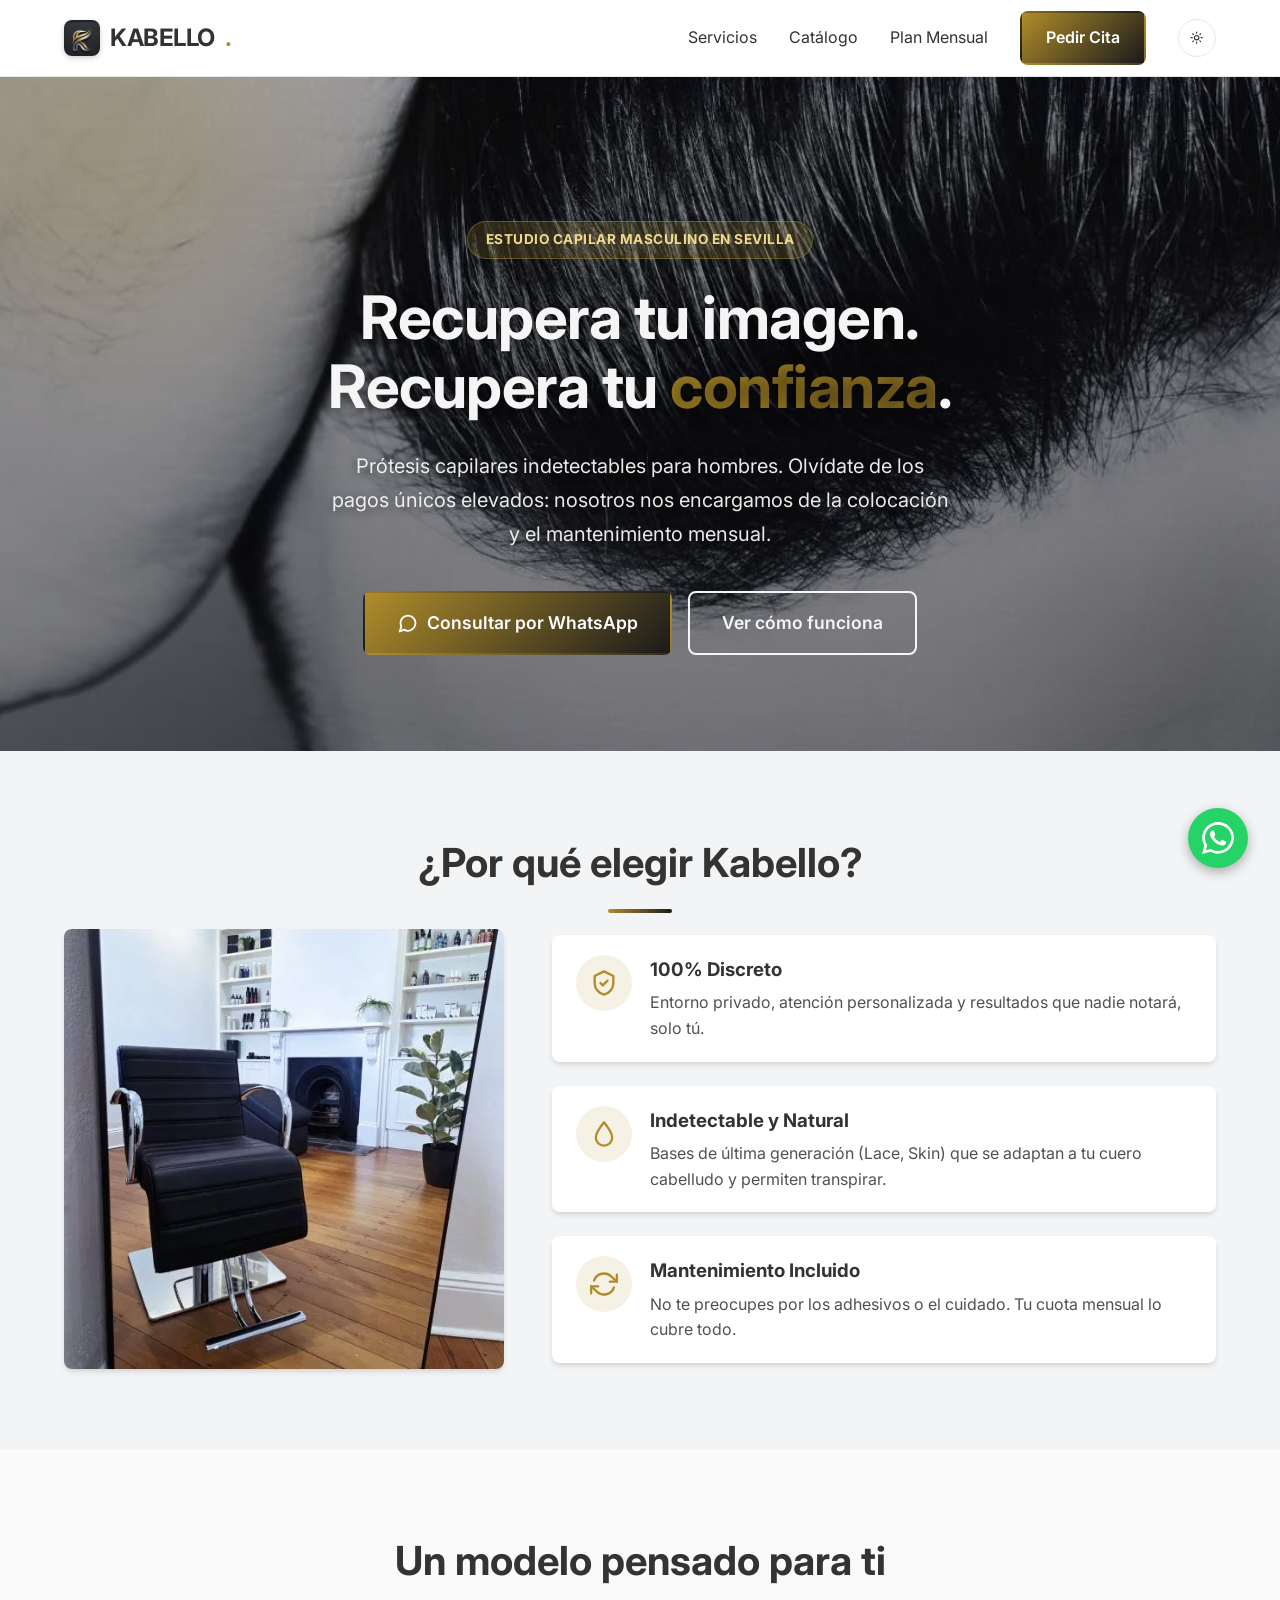
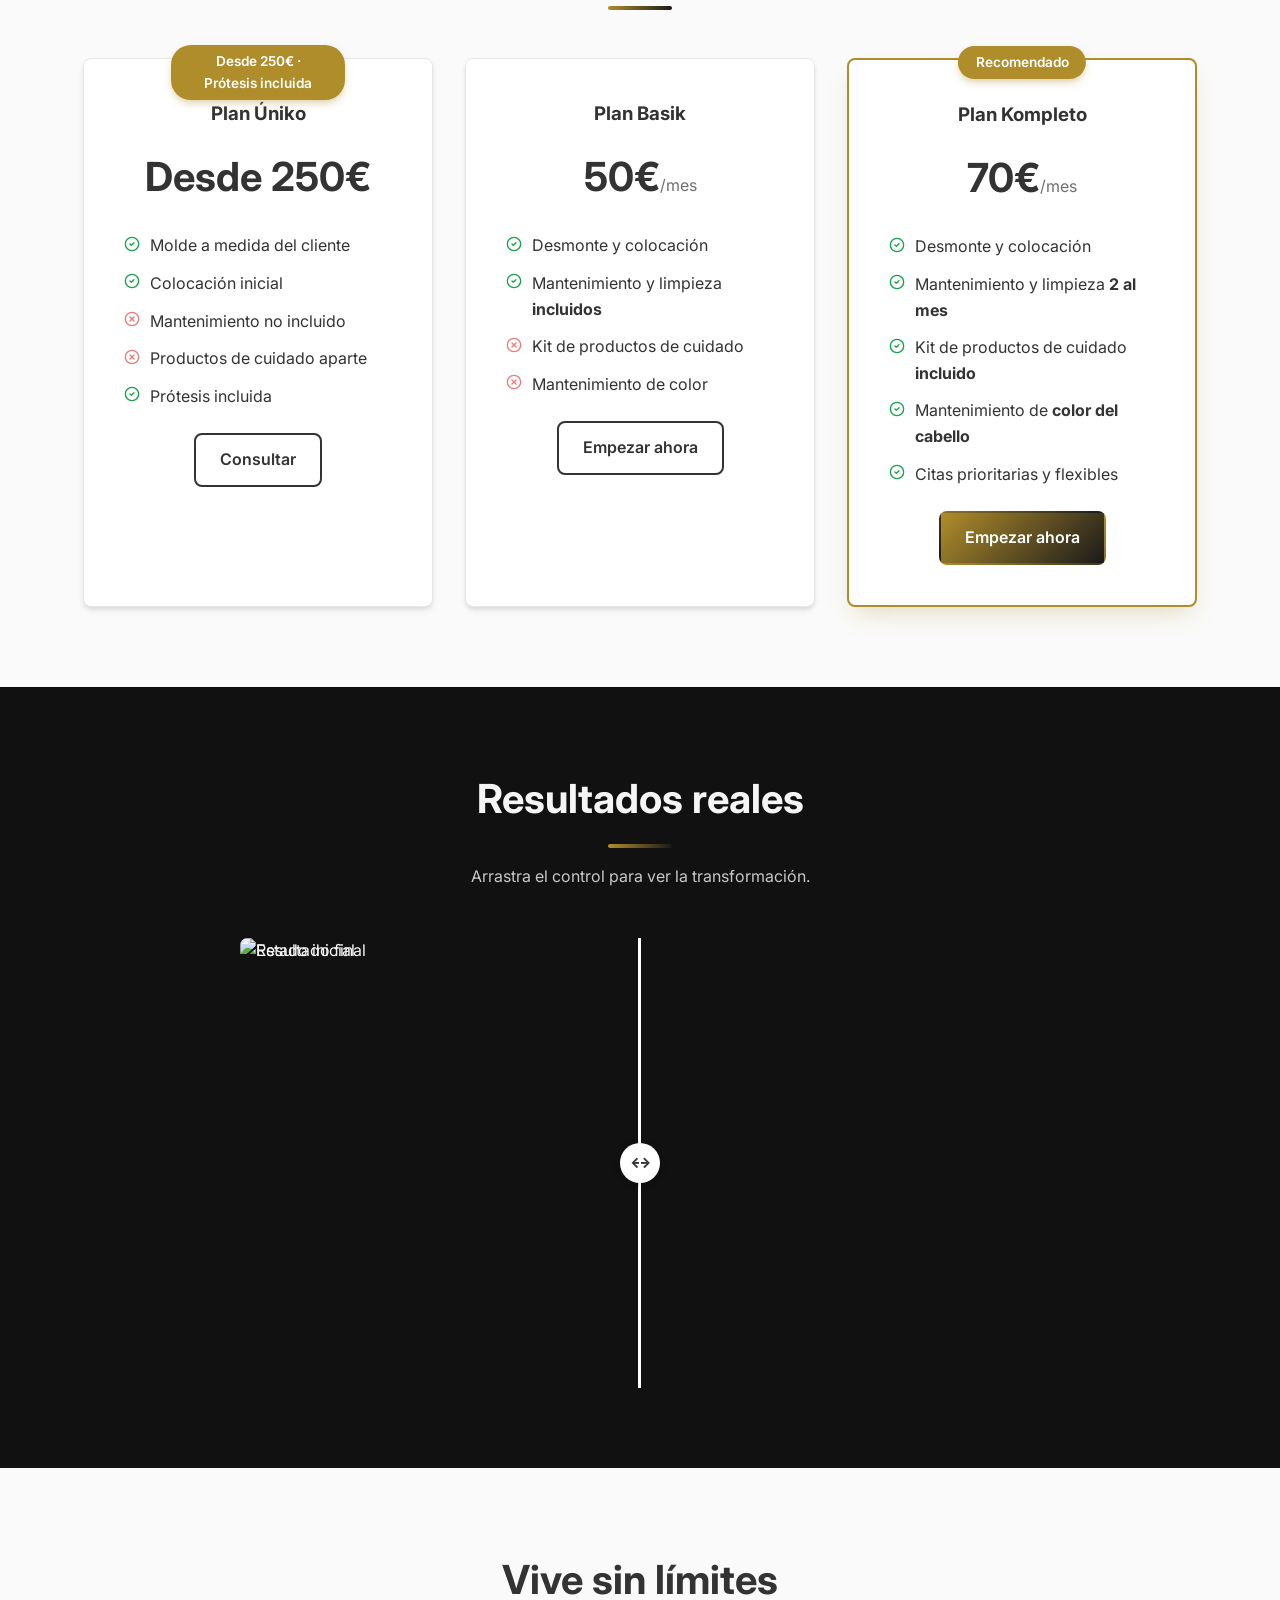
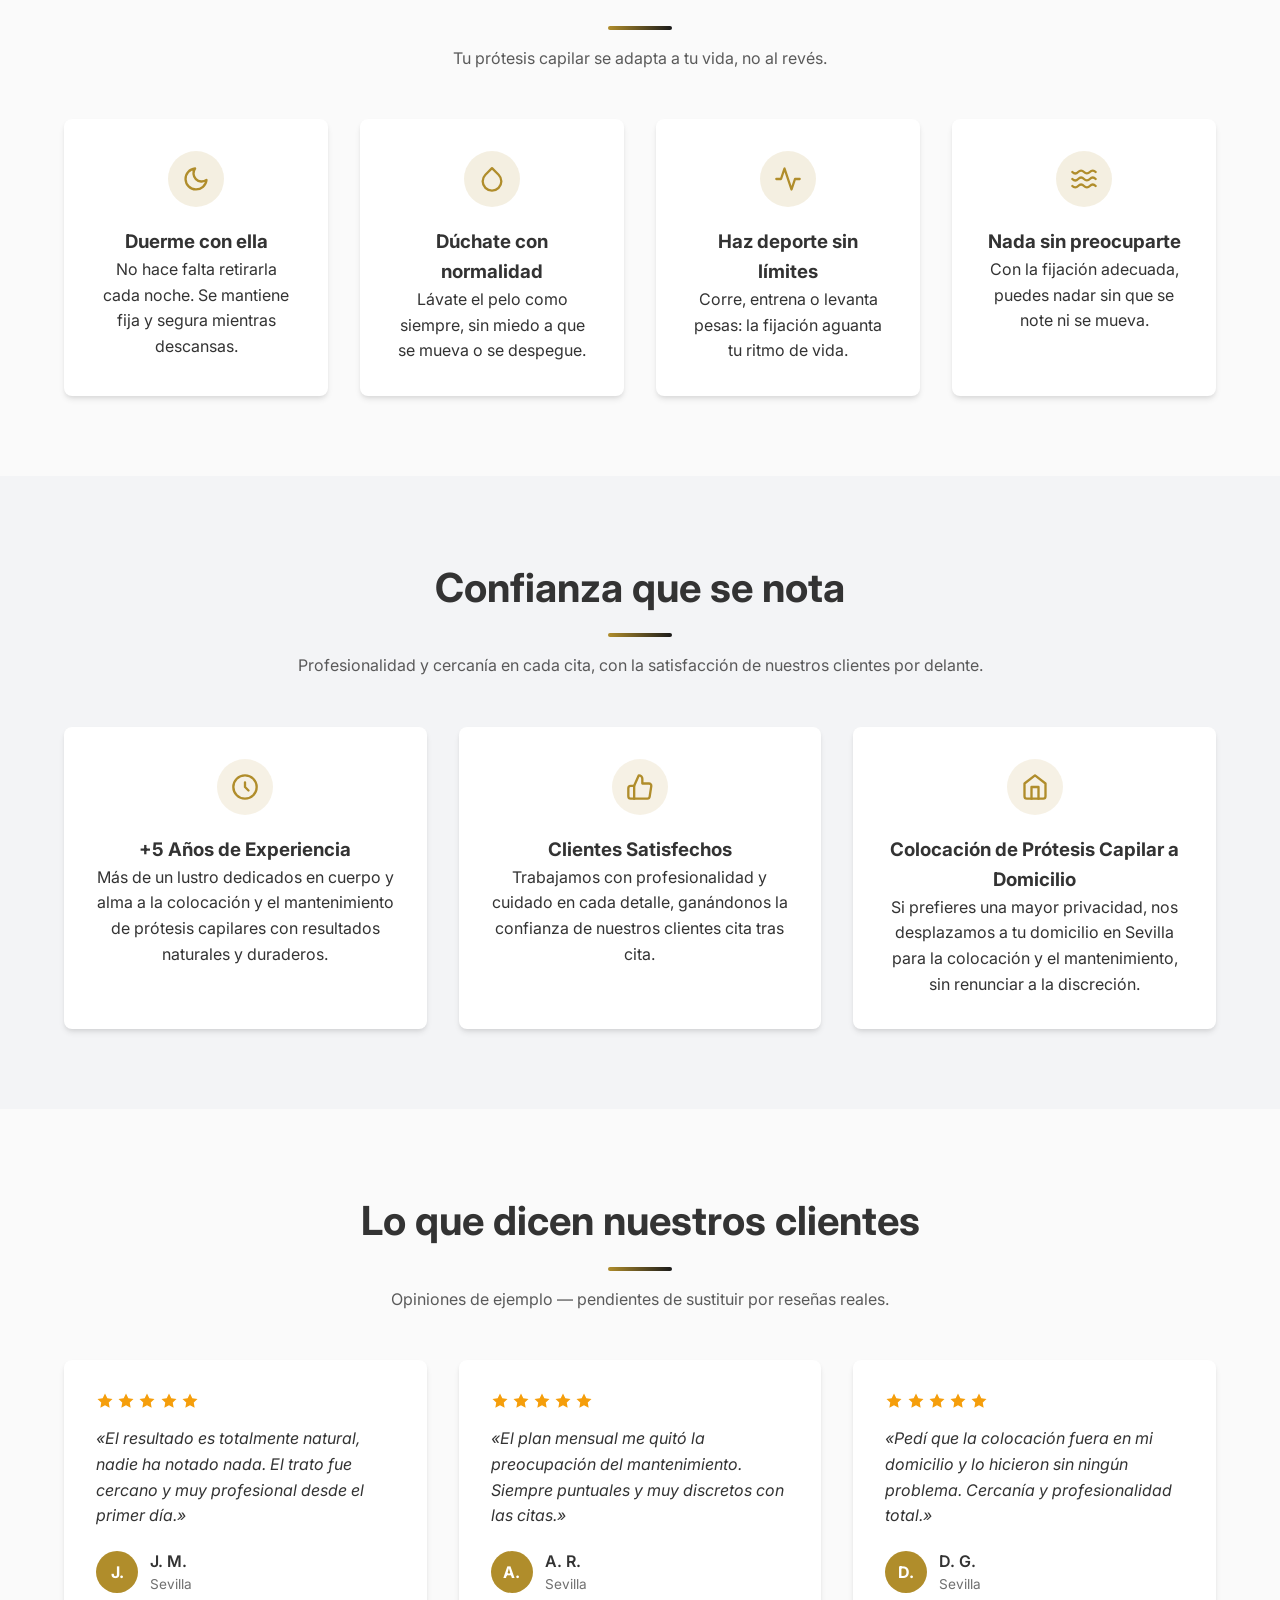
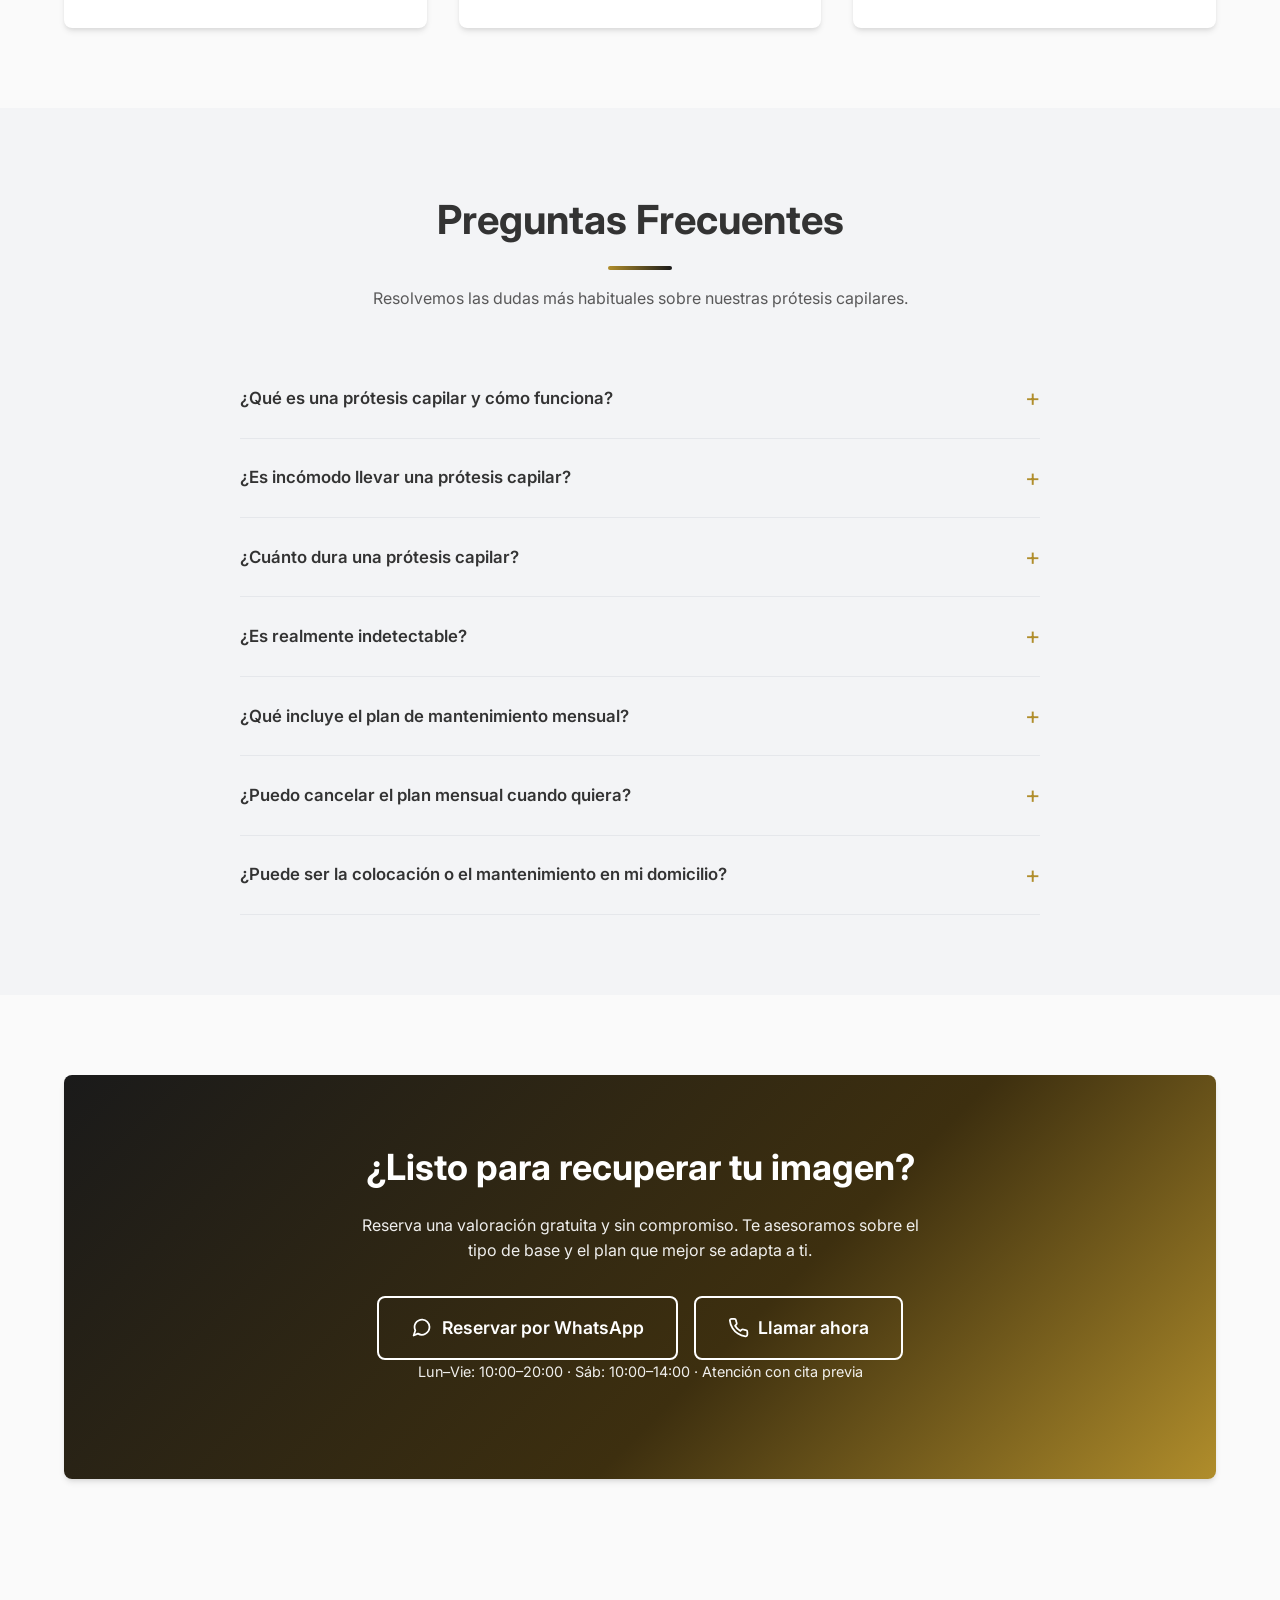
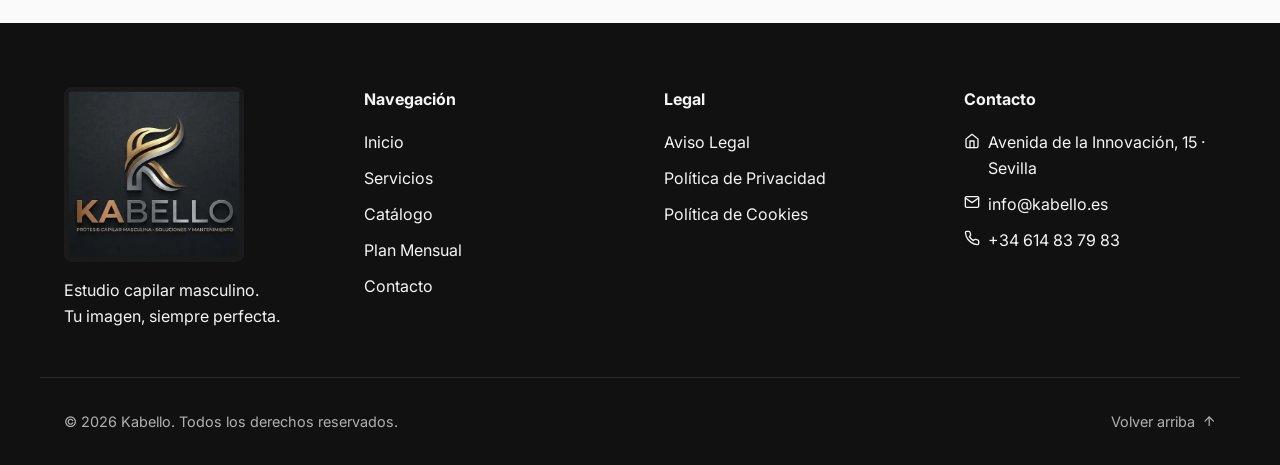
==== kabello-web/index.html @ 76e92532 "seo: reforzar keyword 'colocación de prótesis capilar a domicilio' y añadir FAQPage JSON-LD" ====
<!DOCTYPE html>
<html lang="es">
<head>
    <meta charset="UTF-8">
    <script>(function(){var t=localStorage.getItem('kabello-theme')||(window.matchMedia('(prefers-color-scheme: dark)').matches?'dark':'light');document.documentElement.setAttribute('data-theme',t);})();</script>
    <meta name="viewport" content="width=device-width, initial-scale=1.0">
    <meta name="description" content="Prótesis capilar masculina en Sevilla, con colocación a domicilio si lo prefieres. Plan mensual de mantenimiento para hombres, sin pagos elevados. Naturalidad y discreción garantizadas.">
    <meta name="theme-color" content="#111111">
    <meta property="og:title" content="Kabello | Prótesis Capilar Masculina en Sevilla">
    <meta property="og:description" content="Colocación y mantenimiento de prótesis capilar para hombre en Sevilla, también a domicilio, con plan mensual sin complicaciones.">
    <meta property="og:image" content="https://kabello.es/assets/og-image.webp">
    <meta property="og:url" content="https://kabello.es">
    <link rel="canonical" href="https://kabello.es/">
    <title>Kabello | Prótesis Capilar Masculina en Sevilla | Plan Mensual</title>
    <link rel="preconnect" href="https://fonts.googleapis.com">
    <link rel="preconnect" href="https://fonts.gstatic.com" crossorigin>
    <link href="https://fonts.googleapis.com/css2?family=Inter:wght@400;600;700&display=swap" rel="stylesheet">
    <link rel="stylesheet" href="css/styles.css">
    <link rel="manifest" href="manifest.json">
    <link rel="icon" type="image/png" href="assets/icons/favicon-32.png">
    <link rel="apple-touch-icon" href="assets/icons/apple-touch-icon.png">
    <noscript><style>.reveal { opacity: 1 !important; transform: none !important; }</style></noscript>
    <script type="application/ld+json">
    {
        "@context": "https://schema.org",
        "@type": "HairSalon",
        "name": "Kabello",
        "image": "https://kabello.es/assets/og-image.webp",
        "url": "https://kabello.es",
        "telephone": "+34614837983",
        "email": "info@kabello.es",
        "priceRange": "€€",
        "areaServed": "Sevilla",
        "address": {
            "@type": "PostalAddress",
            "streetAddress": "Avenida de la Innovación, 15",
            "addressLocality": "Sevilla",
            "addressCountry": "ES"
        },
        "openingHoursSpecification": [
            {
                "@type": "OpeningHoursSpecification",
                "dayOfWeek": ["Monday", "Tuesday", "Wednesday", "Thursday", "Friday"],
                "opens": "10:00",
                "closes": "20:00"
            },
            {
                "@type": "OpeningHoursSpecification",
                "dayOfWeek": ["Saturday"],
                "opens": "10:00",
                "closes": "14:00"
            }
        ]
    }
    </script>
    <script type="application/ld+json">
    {
        "@context": "https://schema.org",
        "@type": "FAQPage",
        "mainEntity": [
            {
                "@type": "Question",
                "name": "¿Qué es una prótesis capilar y cómo funciona?",
                "acceptedAnswer": {
                    "@type": "Answer",
                    "text": "Es una base ultrafina y semitransparente sobre la que se implanta cabello de forma individual para cubrir zonas sin pelo. Se adapta a tu cuero cabelludo con un sistema de fijación seguro, logrando un resultado natural e indetectable."
                }
            },
            {
                "@type": "Question",
                "name": "¿Puede ser la colocación o el mantenimiento en mi domicilio?",
                "acceptedAnswer": {
                    "@type": "Answer",
                    "text": "Sí. Si prefieres mayor privacidad, nos desplazamos a tu domicilio en Sevilla tanto para la colocación inicial como para las visitas de mantenimiento."
                }
            },
            {
                "@type": "Question",
                "name": "¿Qué incluye el plan de mantenimiento mensual?",
                "acceptedAnswer": {
                    "@type": "Answer",
                    "text": "Según el plan (Basik o Kompleto), incluye limpieza profunda, desinfección, reposición de adhesivos, corte y estilizado, y revisión del estado de la prótesis."
                }
            },
            {
                "@type": "Question",
                "name": "¿Puedo cancelar el plan mensual cuando quiera?",
                "acceptedAnswer": {
                    "@type": "Answer",
                    "text": "Sí, no hay permanencia obligatoria. Puedes darte de baja del plan mensual cuando lo necesites, sin penalización."
                }
            }
        ]
    }
    </script>
</head>
<body id="top">
    <div class="progress-bar" id="progressBar"></div>
    <header class="header" id="mainHeader">
        <div class="container header__container">
            <a href="/" class="logo">
                <img src="assets/icons/apple-touch-icon.png" alt="" class="logo__mark" width="36" height="36">
                KABELLO<span class="logo__dot">.</span>
            </a>
            <nav class="nav" id="mainNav">
                <ul class="nav__list">
                    <li><a href="servicios.html" class="nav__link">Servicios</a></li>
                    <li><a href="catalogo.html" class="nav__link">Catálogo</a></li>
                    <li><a href="index.html#modelo" class="nav__link">Plan Mensual</a></li>
                    <li><a href="contacto.html" class="nav__link btn btn--primary">Pedir Cita</a></li>
                    <li>
                        <button id="themeToggle" class="theme-toggle" type="button" aria-label="Cambiar modo oscuro" aria-pressed="false">
                            <svg class="icon icon-sun" viewBox="0 0 24 24" fill="none" stroke="currentColor" stroke-width="2" stroke-linecap="round" stroke-linejoin="round" aria-hidden="true"><circle cx="12" cy="12" r="4"/><path d="M12 2v2M12 20v2M4.93 4.93l1.41 1.41M17.66 17.66l1.41 1.41M2 12h2M20 12h2M6.34 17.66l-1.41 1.41M19.07 4.93l-1.41 1.41"/></svg>
                            <svg class="icon icon-moon" viewBox="0 0 24 24" fill="none" stroke="currentColor" stroke-width="2" stroke-linecap="round" stroke-linejoin="round" aria-hidden="true"><path d="M21 12.79A9 9 0 1 1 11.21 3 7 7 0 0 0 21 12.79z"/></svg>
                        </button>
                    </li>
                </ul>
            </nav>
            <button class="nav__toggle" id="navToggle" aria-label="Abrir menú">
                <span></span><span></span><span></span>
            </button>
        </div>
    </header>

    <main>
        <section class="hero">
            <div class="container hero__content">
                <span class="hero__eyebrow">Estudio Capilar Masculino en Sevilla</span>
                <h1 class="hero__title">Recupera tu imagen.<br>Recupera tu <span class="hero__highlight">confianza</span>.</h1>
                <p class="hero__subtitle">Prótesis capilares indetectables para hombres. Olvídate de los pagos únicos elevados: nosotros nos encargamos de la colocación y el mantenimiento mensual.</p>
                <div class="hero__actions">
                    <a href="https://wa.me/34614837983?text=Hola%20Kabello,%20quiero%20información%20sobre%20el%20plan%20mensual" class="btn btn--primary btn--large" target="_blank" rel="noopener">
                        <svg class="icon" viewBox="0 0 24 24" fill="none" stroke="currentColor" stroke-width="2" stroke-linecap="round" stroke-linejoin="round" aria-hidden="true"><path d="M21 11.5a8.38 8.38 0 0 1-4.5 7.5 8.5 8.5 0 0 1-8.6-.1L3 21l1.9-5.7a8.38 8.38 0 0 1-.9-3.8 8.5 8.5 0 0 1 4.7-7.6 8.38 8.38 0 0 1 3.8-.9h.5a8.48 8.48 0 0 1 8 8v.5z"/></svg>
                        Consultar por WhatsApp
                    </a>
                    <a href="#modelo" class="btn btn--outline btn--large">Ver cómo funciona</a>
                </div>
            </div>
        </section>

        <section id="servicios" class="section bg-light reveal">
            <div class="container">
                <h2 class="section__title">¿Por qué elegir Kabello?</h2>
                <div class="feature-split">
                    <div class="feature-split__media">
                        <img src="assets/kabellopelu2.webp" alt="Detalle de prótesis capilar Kabello" loading="lazy" width="510" height="510">
                    </div>
                    <div class="feature-split__list">
                        <div class="feature-item">
                            <div class="icon-badge">
                                <svg class="icon" viewBox="0 0 24 24" fill="none" stroke="currentColor" stroke-width="2" stroke-linecap="round" stroke-linejoin="round" aria-hidden="true"><path d="M12 2l8 4v6c0 5-3.5 8.5-8 10-4.5-1.5-8-5-8-10V6l8-4z"/><path d="M9 12l2 2 4-4"/></svg>
                            </div>
                            <div>
                                <h3>100% Discreto</h3>
                                <p>Entorno privado, atención personalizada y resultados que nadie notará, solo tú.</p>
                            </div>
                        </div>
                        <div class="feature-item">
                            <div class="icon-badge">
                                <svg class="icon" viewBox="0 0 24 24" fill="none" stroke="currentColor" stroke-width="2" stroke-linecap="round" stroke-linejoin="round" aria-hidden="true"><path d="M12 2c4 5 7 9 7 13a7 7 0 0 1-14 0c0-4 3-8 7-13z"/></svg>
                            </div>
                            <div>
                                <h3>Indetectable y Natural</h3>
                                <p>Bases de última generación (Lace, Skin) que se adaptan a tu cuero cabelludo y permiten transpirar.</p>
                            </div>
                        </div>
                        <div class="feature-item">
                            <div class="icon-badge">
                                <svg class="icon" viewBox="0 0 24 24" fill="none" stroke="currentColor" stroke-width="2" stroke-linecap="round" stroke-linejoin="round" aria-hidden="true"><path d="M23 4v6h-6"/><path d="M1 20v-6h6"/><path d="M3.51 9a9 9 0 0 1 14.85-3.36L23 10"/><path d="M20.49 15a9 9 0 0 1-14.85 3.36L1 14"/></svg>
                            </div>
                            <div>
                                <h3>Mantenimiento Incluido</h3>
                                <p>No te preocupes por los adhesivos o el cuidado. Tu cuota mensual lo cubre todo.</p>
                            </div>
                        </div>
                    </div>
                </div>
            </div>
        </section>

        <section id="modelo" class="section reveal">
            <div class="container">
                <h2 class="section__title">Un modelo pensado para ti</h2>
                <div class="pricing-wrapper">
                    <div class="pricing-card">
                        <div class="badge">Desde 250€ · Prótesis incluida</div>
                        <h3>Plan Úniko</h3>
                        <p class="pricing-card__price">Desde 250€</p>
                        <ul class="pricing-card__list">
                            <li><svg class="icon icon--yes" viewBox="0 0 24 24" fill="none" stroke="currentColor" stroke-width="2" stroke-linecap="round" stroke-linejoin="round" aria-hidden="true"><circle cx="12" cy="12" r="10"/><path d="M9 12l2 2 4-4"/></svg> Molde a medida del cliente</li>
                            <li><svg class="icon icon--yes" viewBox="0 0 24 24" fill="none" stroke="currentColor" stroke-width="2" stroke-linecap="round" stroke-linejoin="round" aria-hidden="true"><circle cx="12" cy="12" r="10"/><path d="M9 12l2 2 4-4"/></svg> Colocación inicial</li>
                            <li><svg class="icon icon--no" viewBox="0 0 24 24" fill="none" stroke="currentColor" stroke-width="2" stroke-linecap="round" stroke-linejoin="round" aria-hidden="true"><circle cx="12" cy="12" r="10"/><path d="M15 9l-6 6"/><path d="M9 9l6 6"/></svg> Mantenimiento no incluido</li>
                            <li><svg class="icon icon--no" viewBox="0 0 24 24" fill="none" stroke="currentColor" stroke-width="2" stroke-linecap="round" stroke-linejoin="round" aria-hidden="true"><circle cx="12" cy="12" r="10"/><path d="M15 9l-6 6"/><path d="M9 9l6 6"/></svg> Productos de cuidado aparte</li>
                            <li><svg class="icon icon--yes" viewBox="0 0 24 24" fill="none" stroke="currentColor" stroke-width="2" stroke-linecap="round" stroke-linejoin="round" aria-hidden="true"><circle cx="12" cy="12" r="10"/><path d="M9 12l2 2 4-4"/></svg> Prótesis incluida</li>
                        </ul>
                        <a href="contacto.html" class="btn btn--outline">Consultar</a>
                    </div>
                    <div class="pricing-card">
                        <h3>Plan Basik</h3>
                        <p class="pricing-card__price">50€<span>/mes</span></p>
                        <ul class="pricing-card__list">
                            <li><svg class="icon icon--yes" viewBox="0 0 24 24" fill="none" stroke="currentColor" stroke-width="2" stroke-linecap="round" stroke-linejoin="round" aria-hidden="true"><circle cx="12" cy="12" r="10"/><path d="M9 12l2 2 4-4"/></svg> <span>Desmonte y colocación</span></li>
                            <li><svg class="icon icon--yes" viewBox="0 0 24 24" fill="none" stroke="currentColor" stroke-width="2" stroke-linecap="round" stroke-linejoin="round" aria-hidden="true"><circle cx="12" cy="12" r="10"/><path d="M9 12l2 2 4-4"/></svg> <span>Mantenimiento y limpieza <strong>incluidos</strong></span></li>
                            <li><svg class="icon icon--no" viewBox="0 0 24 24" fill="none" stroke="currentColor" stroke-width="2" stroke-linecap="round" stroke-linejoin="round" aria-hidden="true"><circle cx="12" cy="12" r="10"/><path d="M15 9l-6 6"/><path d="M9 9l6 6"/></svg> <span>Kit de productos de cuidado</span></li>
                            <li><svg class="icon icon--no" viewBox="0 0 24 24" fill="none" stroke="currentColor" stroke-width="2" stroke-linecap="round" stroke-linejoin="round" aria-hidden="true"><circle cx="12" cy="12" r="10"/><path d="M15 9l-6 6"/><path d="M9 9l6 6"/></svg> <span>Mantenimiento de color</span></li>
                        </ul>
                        <a href="https://wa.me/34614837983?text=Hola,%20me%20interesa%20el%20Plan%20Basik" class="btn btn--outline" target="_blank" rel="noopener">Empezar ahora</a>
                    </div>
                    <div class="pricing-card pricing-card--featured">
                        <div class="badge">Recomendado</div>
                        <h3>Plan Kompleto</h3>
                        <p class="pricing-card__price">70€<span>/mes</span></p>
                        <ul class="pricing-card__list">
                            <li><svg class="icon icon--yes" viewBox="0 0 24 24" fill="none" stroke="currentColor" stroke-width="2" stroke-linecap="round" stroke-linejoin="round" aria-hidden="true"><circle cx="12" cy="12" r="10"/><path d="M9 12l2 2 4-4"/></svg> <span>Desmonte y colocación</span></li>
                            <li><svg class="icon icon--yes" viewBox="0 0 24 24" fill="none" stroke="currentColor" stroke-width="2" stroke-linecap="round" stroke-linejoin="round" aria-hidden="true"><circle cx="12" cy="12" r="10"/><path d="M9 12l2 2 4-4"/></svg> <span>Mantenimiento y limpieza <strong>2 al mes</strong></span></li>
                            <li><svg class="icon icon--yes" viewBox="0 0 24 24" fill="none" stroke="currentColor" stroke-width="2" stroke-linecap="round" stroke-linejoin="round" aria-hidden="true"><circle cx="12" cy="12" r="10"/><path d="M9 12l2 2 4-4"/></svg> <span>Kit de productos de cuidado <strong>incluido</strong></span></li>
                            <li><svg class="icon icon--yes" viewBox="0 0 24 24" fill="none" stroke="currentColor" stroke-width="2" stroke-linecap="round" stroke-linejoin="round" aria-hidden="true"><circle cx="12" cy="12" r="10"/><path d="M9 12l2 2 4-4"/></svg> <span>Mantenimiento de <strong>color del cabello</strong></span></li>
                            <li><svg class="icon icon--yes" viewBox="0 0 24 24" fill="none" stroke="currentColor" stroke-width="2" stroke-linecap="round" stroke-linejoin="round" aria-hidden="true"><circle cx="12" cy="12" r="10"/><path d="M9 12l2 2 4-4"/></svg> <span>Citas prioritarias y flexibles</span></li>
                        </ul>
                        <a href="https://wa.me/34614837983?text=Hola,%20me%20interesa%20el%20Plan%20Kompleto" class="btn btn--primary" target="_blank" rel="noopener">Empezar ahora</a>
                    </div>
                </div>
            </div>
        </section>

        <section id="resultados" class="section bg-dark text-light reveal">
            <div class="container">
                <h2 class="section__title text-light">Resultados reales</h2>
                <p class="section__subtitle text-light">Arrastra el control para ver la transformación.</p>
                <div class="comparison-slider" id="comparisonSlider">
                    <div class="comparison-slider__image comparison-slider__image--after">
                        <img src="assets/before-after/after.webp" alt="Resultado final" loading="lazy">
                    </div>
                    <div class="comparison-slider__image comparison-slider__image--before">
                        <img src="assets/before-after/before.webp" alt="Estado inicial" loading="lazy">
                    </div>
                    <div class="comparison-slider__handle" id="sliderHandle">
                        <div class="comparison-slider__line"></div>
                        <div class="comparison-slider__button">↔</div>
                    </div>
                </div>
            </div>
        </section>

        <section id="estilo-de-vida" class="section reveal">
            <div class="container">
                <h2 class="section__title">Vive sin límites</h2>
                <p class="section__subtitle">Tu prótesis capilar se adapta a tu vida, no al revés.</p>
                <div class="grid grid--4">
                    <article class="card lifestyle-card">
                        <div class="icon-badge">
                            <svg class="icon" viewBox="0 0 24 24" fill="none" stroke="currentColor" stroke-width="2" stroke-linecap="round" stroke-linejoin="round" aria-hidden="true"><path d="M21 12.79A9 9 0 1 1 11.21 3 7 7 0 0 0 21 12.79z"/></svg>
                        </div>
                        <h3>Duerme con ella</h3>
                        <p>No hace falta retirarla cada noche. Se mantiene fija y segura mientras descansas.</p>
                    </article>
                    <article class="card lifestyle-card">
                        <div class="icon-badge">
                            <svg class="icon" viewBox="0 0 24 24" fill="none" stroke="currentColor" stroke-width="2" stroke-linecap="round" stroke-linejoin="round" aria-hidden="true"><path d="M12 2.69l5.66 5.66a8 8 0 1 1-11.31 0z"/></svg>
                        </div>
                        <h3>Dúchate con normalidad</h3>
                        <p>Lávate el pelo como siempre, sin miedo a que se mueva o se despegue.</p>
                    </article>
                    <article class="card lifestyle-card">
                        <div class="icon-badge">
                            <svg class="icon" viewBox="0 0 24 24" fill="none" stroke="currentColor" stroke-width="2" stroke-linecap="round" stroke-linejoin="round" aria-hidden="true"><polyline points="22 12 18 12 15 21 9 3 6 12 2 12"/></svg>
                        </div>
                        <h3>Haz deporte sin límites</h3>
                        <p>Corre, entrena o levanta pesas: la fijación aguanta tu ritmo de vida.</p>
                    </article>
                    <article class="card lifestyle-card">
                        <div class="icon-badge">
                            <svg class="icon" viewBox="0 0 24 24" fill="none" stroke="currentColor" stroke-width="2" stroke-linecap="round" stroke-linejoin="round" aria-hidden="true"><path d="M2 6c1.5 1.5 3.5 1.5 5 0s3.5-1.5 5 0 3.5 1.5 5 0 3.5-1.5 5 0"/><path d="M2 12c1.5 1.5 3.5 1.5 5 0s3.5-1.5 5 0 3.5 1.5 5 0 3.5-1.5 5 0"/><path d="M2 18c1.5 1.5 3.5 1.5 5 0s3.5-1.5 5 0 3.5 1.5 5 0 3.5-1.5 5 0"/></svg>
                        </div>
                        <h3>Nada sin preocuparte</h3>
                        <p>Con la fijación adecuada, puedes nadar sin que se note ni se mueva.</p>
                    </article>
                </div>
            </div>
        </section>

        <section id="confianza" class="section bg-light reveal">
            <div class="container">
                <h2 class="section__title">Confianza que se nota</h2>
                <p class="section__subtitle">Profesionalidad y cercanía en cada cita, con la satisfacción de nuestros clientes por delante.</p>
                <div class="grid grid--3">
                    <article class="card">
                        <div class="icon-badge">
                            <svg class="icon" viewBox="0 0 24 24" fill="none" stroke="currentColor" stroke-width="2" stroke-linecap="round" stroke-linejoin="round" aria-hidden="true"><circle cx="12" cy="12" r="10"/><path d="M12 8v4l3 3"/></svg>
                        </div>
                        <h3>+<span data-counter="5">0</span> Años de Experiencia</h3>
                        <p>Más de un lustro dedicados en cuerpo y alma a la colocación y el mantenimiento de prótesis capilares con resultados naturales y duraderos.</p>
                    </article>
                    <article class="card">
                        <div class="icon-badge">
                            <svg class="icon" viewBox="0 0 24 24" fill="none" stroke="currentColor" stroke-width="2" stroke-linecap="round" stroke-linejoin="round" aria-hidden="true"><path d="M14 9V5a3 3 0 0 0-3-3l-4 9v11h11.28a2 2 0 0 0 2-1.7l1.38-9a2 2 0 0 0-2-2.3z"/><path d="M7 22H4a2 2 0 0 1-2-2v-7a2 2 0 0 1 2-2h3"/></svg>
                        </div>
                        <h3>Clientes Satisfechos</h3>
                        <p>Trabajamos con profesionalidad y cuidado en cada detalle, ganándonos la confianza de nuestros clientes cita tras cita.</p>
                    </article>
                    <article class="card">
                        <div class="icon-badge">
                            <svg class="icon" viewBox="0 0 24 24" fill="none" stroke="currentColor" stroke-width="2" stroke-linecap="round" stroke-linejoin="round" aria-hidden="true"><path d="M3 9l9-7 9 7v11a2 2 0 0 1-2 2H5a2 2 0 0 1-2-2z"/><polyline points="9 22 9 12 15 12 15 22"/></svg>
                        </div>
                        <h3>Colocación de Prótesis Capilar a Domicilio</h3>
                        <p>Si prefieres una mayor privacidad, nos desplazamos a tu domicilio en Sevilla para la colocación y el mantenimiento, sin renunciar a la discreción.</p>
                    </article>
                </div>
            </div>
        </section>

        <!-- Reseñas de ejemplo: sustituir por reseñas reales de clientes antes de publicar -->
        <section id="resenas" class="section reveal">
            <div class="container">
                <h2 class="section__title">Lo que dicen nuestros clientes</h2>
                <p class="section__subtitle">Opiniones de ejemplo — pendientes de sustituir por reseñas reales.</p>
                <div class="grid grid--3">
                    <article class="card review-card">
                        <div class="review-card__stars" aria-label="5 de 5 estrellas">
                            <svg viewBox="0 0 24 24" aria-hidden="true"><path d="M12 2l3.09 6.26L22 9.27l-5 4.87L18.18 21 12 17.77 5.82 21 7 14.14l-5-4.87 6.91-1.01z"/></svg>
                            <svg viewBox="0 0 24 24" aria-hidden="true"><path d="M12 2l3.09 6.26L22 9.27l-5 4.87L18.18 21 12 17.77 5.82 21 7 14.14l-5-4.87 6.91-1.01z"/></svg>
                            <svg viewBox="0 0 24 24" aria-hidden="true"><path d="M12 2l3.09 6.26L22 9.27l-5 4.87L18.18 21 12 17.77 5.82 21 7 14.14l-5-4.87 6.91-1.01z"/></svg>
                            <svg viewBox="0 0 24 24" aria-hidden="true"><path d="M12 2l3.09 6.26L22 9.27l-5 4.87L18.18 21 12 17.77 5.82 21 7 14.14l-5-4.87 6.91-1.01z"/></svg>
                            <svg viewBox="0 0 24 24" aria-hidden="true"><path d="M12 2l3.09 6.26L22 9.27l-5 4.87L18.18 21 12 17.77 5.82 21 7 14.14l-5-4.87 6.91-1.01z"/></svg>
                        </div>
                        <p class="review-card__quote">«El resultado es totalmente natural, nadie ha notado nada. El trato fue cercano y muy profesional desde el primer día.»</p>
                        <div class="review-card__author">
                            <div class="review-card__avatar">J.</div>
                            <div>
                                <div class="review-card__name">J. M.</div>
                                <div class="review-card__location">Sevilla</div>
                            </div>
                        </div>
                    </article>
                    <article class="card review-card">
                        <div class="review-card__stars" aria-label="5 de 5 estrellas">
                            <svg viewBox="0 0 24 24" aria-hidden="true"><path d="M12 2l3.09 6.26L22 9.27l-5 4.87L18.18 21 12 17.77 5.82 21 7 14.14l-5-4.87 6.91-1.01z"/></svg>
                            <svg viewBox="0 0 24 24" aria-hidden="true"><path d="M12 2l3.09 6.26L22 9.27l-5 4.87L18.18 21 12 17.77 5.82 21 7 14.14l-5-4.87 6.91-1.01z"/></svg>
                            <svg viewBox="0 0 24 24" aria-hidden="true"><path d="M12 2l3.09 6.26L22 9.27l-5 4.87L18.18 21 12 17.77 5.82 21 7 14.14l-5-4.87 6.91-1.01z"/></svg>
                            <svg viewBox="0 0 24 24" aria-hidden="true"><path d="M12 2l3.09 6.26L22 9.27l-5 4.87L18.18 21 12 17.77 5.82 21 7 14.14l-5-4.87 6.91-1.01z"/></svg>
                            <svg viewBox="0 0 24 24" aria-hidden="true"><path d="M12 2l3.09 6.26L22 9.27l-5 4.87L18.18 21 12 17.77 5.82 21 7 14.14l-5-4.87 6.91-1.01z"/></svg>
                        </div>
                        <p class="review-card__quote">«El plan mensual me quitó la preocupación del mantenimiento. Siempre puntuales y muy discretos con las citas.»</p>
                        <div class="review-card__author">
                            <div class="review-card__avatar">A.</div>
                            <div>
                                <div class="review-card__name">A. R.</div>
                                <div class="review-card__location">Sevilla</div>
                            </div>
                        </div>
                    </article>
                    <article class="card review-card">
                        <div class="review-card__stars" aria-label="5 de 5 estrellas">
                            <svg viewBox="0 0 24 24" aria-hidden="true"><path d="M12 2l3.09 6.26L22 9.27l-5 4.87L18.18 21 12 17.77 5.82 21 7 14.14l-5-4.87 6.91-1.01z"/></svg>
                            <svg viewBox="0 0 24 24" aria-hidden="true"><path d="M12 2l3.09 6.26L22 9.27l-5 4.87L18.18 21 12 17.77 5.82 21 7 14.14l-5-4.87 6.91-1.01z"/></svg>
                            <svg viewBox="0 0 24 24" aria-hidden="true"><path d="M12 2l3.09 6.26L22 9.27l-5 4.87L18.18 21 12 17.77 5.82 21 7 14.14l-5-4.87 6.91-1.01z"/></svg>
                            <svg viewBox="0 0 24 24" aria-hidden="true"><path d="M12 2l3.09 6.26L22 9.27l-5 4.87L18.18 21 12 17.77 5.82 21 7 14.14l-5-4.87 6.91-1.01z"/></svg>
                            <svg viewBox="0 0 24 24" aria-hidden="true"><path d="M12 2l3.09 6.26L22 9.27l-5 4.87L18.18 21 12 17.77 5.82 21 7 14.14l-5-4.87 6.91-1.01z"/></svg>
                        </div>
                        <p class="review-card__quote">«Pedí que la colocación fuera en mi domicilio y lo hicieron sin ningún problema. Cercanía y profesionalidad total.»</p>
                        <div class="review-card__author">
                            <div class="review-card__avatar">D.</div>
                            <div>
                                <div class="review-card__name">D. G.</div>
                                <div class="review-card__location">Sevilla</div>
                            </div>
                        </div>
                    </article>
                </div>
            </div>
        </section>

        <section id="faq" class="section bg-light reveal">
            <div class="container">
                <h2 class="section__title">Preguntas Frecuentes</h2>
                <p class="section__subtitle">Resolvemos las dudas más habituales sobre nuestras prótesis capilares.</p>
                <div class="faq">
                    <details class="faq-item">
                        <summary>¿Qué es una prótesis capilar y cómo funciona?</summary>
                        <p>Es una base ultrafina y semitransparente sobre la que se implanta cabello de forma individual para cubrir zonas sin pelo. Se adapta a tu cuero cabelludo con un sistema de fijación seguro, logrando un resultado natural e indetectable.</p>
                    </details>
                    <details class="faq-item">
                        <summary>¿Es incómodo llevar una prótesis capilar?</summary>
                        <p>No. Las bases Lace, Skin e Híbrida están diseñadas para transpirar y adaptarse al cuero cabelludo, por lo que no notarás molestias en el día a día una vez colocada correctamente.</p>
                    </details>
                    <details class="faq-item">
                        <summary>¿Cuánto dura una prótesis capilar?</summary>
                        <p>Depende de la base elegida: entre 4 y 6 meses en Skin, 6 y 8 meses en Lace, y de 8 a 10 meses en Híbrida, siempre con un mantenimiento adecuado.</p>
                    </details>
                    <details class="faq-item">
                        <summary>¿Es realmente indetectable?</summary>
                        <p>Sí. Las bases de última generación que utilizamos reproducen el nacimiento natural del cabello y el color de tu cuero cabelludo, por lo que el resultado pasa completamente desapercibido.</p>
                    </details>
                    <details class="faq-item">
                        <summary>¿Qué incluye el plan de mantenimiento mensual?</summary>
                        <p>Según el plan (Basik o Kompleto), incluye limpieza profunda, desinfección, reposición de adhesivos, corte y estilizado, y revisión del estado de la prótesis. Consulta todos los detalles en la sección de <a href="index.html#modelo">planes</a>.</p>
                    </details>
                    <details class="faq-item">
                        <summary>¿Puedo cancelar el plan mensual cuando quiera?</summary>
                        <p>Sí, no hay permanencia obligatoria. Puedes darte de baja del plan mensual cuando lo necesites, sin penalización.</p>
                    </details>
                    <details class="faq-item">
                        <summary>¿Puede ser la colocación o el mantenimiento en mi domicilio?</summary>
                        <p>Sí. Si prefieres mayor privacidad, nos desplazamos a tu domicilio tanto para la colocación inicial como para las visitas de mantenimiento.</p>
                    </details>
                </div>
            </div>
        </section>

        <section class="section">
            <div class="container">
                <div class="cta-final">
                    <h2>¿Listo para recuperar tu imagen?</h2>
                    <p>Reserva una valoración gratuita y sin compromiso. Te asesoramos sobre el tipo de base y el plan que mejor se adapta a ti.</p>
                    <div class="hero__actions">
                        <a href="https://wa.me/34614837983?text=Hola%20Kabello,%20quiero%20reservar%20una%20valoración" class="btn btn--outline btn--large" target="_blank" rel="noopener">
                            <svg class="icon" viewBox="0 0 24 24" fill="none" stroke="currentColor" stroke-width="2" stroke-linecap="round" stroke-linejoin="round" aria-hidden="true"><path d="M21 11.5a8.38 8.38 0 0 1-4.5 7.5 8.5 8.5 0 0 1-8.6-.1L3 21l1.9-5.7a8.38 8.38 0 0 1-.9-3.8 8.5 8.5 0 0 1 4.7-7.6 8.38 8.38 0 0 1 3.8-.9h.5a8.48 8.48 0 0 1 8 8v.5z"/></svg>
                            Reservar por WhatsApp
                        </a>
                        <a href="tel:+34614837983" class="btn btn--outline btn--large">
                            <svg class="icon" viewBox="0 0 24 24" fill="none" stroke="currentColor" stroke-width="2" stroke-linecap="round" stroke-linejoin="round" aria-hidden="true"><path d="M22 16.92v3a2 2 0 0 1-2.18 2 19.79 19.79 0 0 1-8.63-3.07 19.5 19.5 0 0 1-6-6 19.79 19.79 0 0 1-3.07-8.67A2 2 0 0 1 4.11 2h3a2 2 0 0 1 2 1.72c.13.96.36 1.9.7 2.81a2 2 0 0 1-.45 2.11L8.09 9.91a16 16 0 0 0 6 6l1.27-1.27a2 2 0 0 1 2.11-.45c.91.34 1.85.57 2.81.7A2 2 0 0 1 22 16.92z"/></svg>
                            Llamar ahora
                        </a>
                    </div>
                    <!-- Horario de ejemplo: ajustar al horario real antes de publicar -->
                    <p class="cta-final__schedule">Lun–Vie: 10:00–20:00 · Sáb: 10:00–14:00 · Atención con cita previa</p>
                </div>
            </div>
        </section>
    </main>

    <footer class="footer">
        <div class="container footer__grid">
            <div class="footer__brand">
                <img src="assets/logo-kabello.webp" alt="Kabello - Prótesis Capilar Masculina" class="footer__logo" width="180" height="175" loading="lazy">
                <p>Estudio capilar masculino.<br>Tu imagen, siempre perfecta.</p>
            </div>
            <div class="footer__links">
                <h4>Navegación</h4>
                <ul>
                    <li><a href="index.html">Inicio</a></li>
                    <li><a href="servicios.html">Servicios</a></li>
                    <li><a href="catalogo.html">Catálogo</a></li>
                    <li><a href="index.html#modelo">Plan Mensual</a></li>
                    <li><a href="contacto.html">Contacto</a></li>
                </ul>
            </div>
            <div class="footer__links">
                <h4>Legal</h4>
                <ul>
                    <li><a href="legal/aviso-legal.html">Aviso Legal</a></li>
                    <li><a href="legal/privacidad.html">Política de Privacidad</a></li>
                    <li><a href="legal/cookies.html">Política de Cookies</a></li>
                </ul>
            </div>
            <div class="footer__contact">
                <h4>Contacto</h4>
                <p><svg class="icon" viewBox="0 0 24 24" fill="none" stroke="currentColor" stroke-width="2" stroke-linecap="round" stroke-linejoin="round" aria-hidden="true"><path d="M3 9l9-7 9 7v11a2 2 0 0 1-2 2H5a2 2 0 0 1-2-2z"/><polyline points="9 22 9 12 15 12 15 22"/></svg> Avenida de la Innovación, 15 · Sevilla</p>
                <p><svg class="icon" viewBox="0 0 24 24" fill="none" stroke="currentColor" stroke-width="2" stroke-linecap="round" stroke-linejoin="round" aria-hidden="true"><path d="M4 4h16c1.1 0 2 .9 2 2v12c0 1.1-.9 2-2 2H4c-1.1 0-2-.9-2-2V6c0-1.1.9-2 2-2z"/><polyline points="22 6 12 13 2 6"/></svg> <a href="mailto:info@kabello.es">info@kabello.es</a></p>
                <p><svg class="icon" viewBox="0 0 24 24" fill="none" stroke="currentColor" stroke-width="2" stroke-linecap="round" stroke-linejoin="round" aria-hidden="true"><path d="M22 16.92v3a2 2 0 0 1-2.18 2 19.79 19.79 0 0 1-8.63-3.07 19.5 19.5 0 0 1-6-6 19.79 19.79 0 0 1-3.07-8.67A2 2 0 0 1 4.11 2h3a2 2 0 0 1 2 1.72c.13.96.36 1.9.7 2.81a2 2 0 0 1-.45 2.11L8.09 9.91a16 16 0 0 0 6 6l1.27-1.27a2 2 0 0 1 2.11-.45c.91.34 1.85.57 2.81.7A2 2 0 0 1 22 16.92z"/></svg> <a href="https://wa.me/34614837983" target="_blank" rel="noopener">+34 614 83 79 83</a></p>
            </div>
        </div>
        <div class="container footer__bottom">
            <p>&copy; 2026 Kabello. Todos los derechos reservados.</p>
            <a href="#top" class="footer__top">Volver arriba <svg class="icon" viewBox="0 0 24 24" fill="none" stroke="currentColor" stroke-width="2" stroke-linecap="round" stroke-linejoin="round" aria-hidden="true"><path d="M12 19V5"/><path d="M5 12l7-7 7 7"/></svg></a>
        </div>
    </footer>

    <a href="https://wa.me/34614837983?text=Hola%20Kabello" class="whatsapp-float" target="_blank" rel="noopener" aria-label="Contactar por WhatsApp">
        <svg viewBox="0 0 24 24" width="32" height="32" fill="currentColor"><path d="M17.472 14.382c-.297-.149-1.758-.867-2.03-.967-.273-.099-.471-.148-.67.15-.197.297-.767.966-.94 1.164-.173.199-.347.223-.644.075-.297-.15-1.255-.463-2.39-1.475-.883-.788-1.48-1.761-1.653-2.059-.173-.297-.018-.458.13-.606.134-.133.298-.347.446-.52.149-.174.198-.298.298-.497.099-.198.05-.371-.025-.52-.075-.149-.669-1.612-.916-2.207-.242-.579-.487-.5-.669-.51-.173-.008-.371-.01-.57-.01-.198 0-.52.074-.792.372-.272.297-1.04 1.016-1.04 2.479 0 1.462 1.065 2.875 1.213 3.074.149.198 2.096 3.2 5.077 4.487.709.306 1.262.489 1.694.625.712.227 1.36.195 1.871.118.571-.085 1.758-.719 2.006-1.413.248-.694.248-1.289.173-1.413-.074-.124-.272-.198-.57-.347m-5.421 7.403h-.004a9.87 9.87 0 01-5.031-1.378l-.361-.214-3.741.982.998-3.648-.235-.374a9.86 9.86 0 01-1.51-5.26c.001-5.45 4.436-9.884 9.888-9.884 2.64 0 5.122 1.03 6.988 2.898a9.825 9.825 0 012.893 6.994c-.003 5.45-4.437 9.884-9.885 9.884m8.413-18.297A11.815 11.815 0 0012.05 0C5.495 0 .16 5.335.157 11.892c0 2.096.547 4.142 1.588 5.945L.057 24l6.305-1.654a11.882 11.882 0 005.683 1.448h.005c6.554 0 11.89-5.335 11.893-11.893a11.821 11.821 0 00-3.48-8.413Z"/></svg>
    </a>

    <script src="js/main.js" defer></script>
    <script src="js/pwa-register.js" defer></script>
</body>
</html>
---- kabello-web/css/styles.css ----
:root {
    --color-bg: #FAFAFA;
    --color-bg-dark: #111111;
    --color-bg-light: #F3F4F6;
    --color-text: #333333;
    --color-text-light: #F5F5F5;
    --color-accent: #B08D2B;
    --color-accent-hover: #8F7222;
    --color-card-bg: #FFFFFF;
    --color-border: #E5E7EB;
    --header-bg: rgba(255, 255, 255, 0.95);
    --nav-mobile-bg: #FFFFFF;
    --input-bg: #FFFFFF;
    --font-main: 'Inter', system-ui, -apple-system, sans-serif;
    --spacing-container: 1200px;
    --radius: 8px;
    --shadow: 0 4px 6px -1px rgba(0, 0, 0, 0.1), 0 2px 4px -1px rgba(0, 0, 0, 0.06);
}

[data-theme="dark"] {
    --color-bg: #121212;
    --color-bg-light: #1a1a1a;
    --color-text: #E4E4E7;
    --color-text-light: #F5F5F5;
    --color-accent: #D4AF37;
    --color-accent-hover: #E9C766;
    --color-card-bg: #1E1E1E;
    --color-border: #2E2E2E;
    --header-bg: rgba(18, 18, 18, 0.9);
    --nav-mobile-bg: #1a1a1a;
    --input-bg: #242424;
    --shadow: 0 4px 6px -1px rgba(0, 0, 0, 0.5), 0 2px 4px -1px rgba(0, 0, 0, 0.4);
}

* { box-sizing: border-box; margin: 0; padding: 0; }
html { scroll-behavior: smooth; }
body { font-family: var(--font-main); color: var(--color-text); background-color: var(--color-bg); line-height: 1.6; transition: background-color 0.3s ease, color 0.3s ease; }
img { max-width: 100%; height: auto; display: block; }
a { text-decoration: none; color: inherit; transition: color 0.3s ease; }
ul { list-style: none; }

.container { max-width: var(--spacing-container); margin: 0 auto; padding: 0 1.5rem; }
.section { padding: 5rem 0; }
.section[id] { scroll-margin-top: 90px; }
.bg-light { background-color: var(--color-bg-light); }
.bg-dark { background-color: var(--color-bg-dark); color: var(--color-text-light); }
.text-accent { color: var(--color-accent); }
.text-light { color: var(--color-text-light); }
.section__title { position: relative; font-size: 2.5rem; font-weight: 700; text-align: center; margin-bottom: 1rem; }
.section__title::after { content: ''; display: block; width: 64px; height: 4px; margin: 0.85rem auto 0; border-radius: 999px; background: linear-gradient(90deg, var(--color-accent), #1A1A1A); }
.section__subtitle { text-align: center; margin-bottom: 3rem; opacity: 0.8; }

.progress-bar { position: fixed; top: 0; left: 0; height: 3px; width: 0%; background: linear-gradient(90deg, var(--color-accent), #1A1A1A); z-index: 200; transition: width 0.1s ease-out; }

.reveal { opacity: 0; transform: translateY(28px); transition: opacity 0.7s ease, transform 0.7s ease; }
.reveal.is-visible { opacity: 1; transform: none; }

.btn { position: relative; display: inline-flex; align-items: center; justify-content: center; gap: 0.6rem; padding: 0.75rem 1.5rem; border-radius: var(--radius); font-weight: 600; text-align: center; transition: all 0.3s ease; cursor: pointer; border: 2px solid transparent; overflow: hidden; }
.btn svg { width: 1.2em; height: 1.2em; flex-shrink: 0; }
.btn--primary { background: linear-gradient(135deg, var(--color-accent), #1A1A1A); color: white; }
.btn--primary:hover { background: linear-gradient(135deg, var(--color-accent-hover), #000000); transform: translateY(-2px); box-shadow: 0 10px 20px -8px rgba(176, 141, 43, 0.5); }
.btn--outline { border-color: var(--color-text); color: var(--color-text); }
.btn--outline:hover { background-color: var(--color-text); color: white; transform: translateY(-2px); }
.bg-dark .btn--outline { border-color: var(--color-text-light); color: var(--color-text-light); }
.bg-dark .btn--outline:hover { background-color: var(--color-text-light); color: var(--color-bg-dark); }
.hero .btn--outline { border-color: #F5F5F5; color: #F5F5F5; }
.hero .btn--outline:hover { background-color: #F5F5F5; color: #111111; }
.btn--large { padding: 1rem 2rem; font-size: 1.1rem; }

@media (prefers-reduced-motion: reduce) {
    .reveal { opacity: 1; transform: none; transition: none; }
    .hero::before, .hero::after { animation: none; }
}

.icon { width: 1em; height: 1em; stroke: currentColor; fill: none; stroke-width: 2; stroke-linecap: round; stroke-linejoin: round; }

.header { position: sticky; top: 0; background: var(--header-bg); backdrop-filter: blur(10px); z-index: 100; border-bottom: 1px solid var(--color-border); transition: box-shadow 0.3s ease, background-color 0.3s ease, border-color 0.3s ease; }
.header--scrolled { box-shadow: 0 4px 20px -6px rgba(0, 0, 0, 0.12); }
.header__container { display: flex; justify-content: space-between; align-items: center; height: 76px; }
.logo { display: flex; align-items: center; gap: 0.65rem; font-size: 1.5rem; font-weight: 700; letter-spacing: -0.5px; }
.logo__mark { border-radius: 8px; box-shadow: 0 2px 6px -1px rgba(0, 0, 0, 0.25); }
.logo__dot { color: var(--color-accent); }
.nav__list { display: flex; gap: 2rem; align-items: center; }
.nav__link:not(.btn) { position: relative; padding-bottom: 4px; }
.nav__link:not(.btn)::after { content: ''; position: absolute; left: 0; bottom: 0; width: 0; height: 2px; background: var(--color-accent); transition: width 0.25s ease; }
.nav__link:not(.btn):hover::after { width: 100%; }
.nav__toggle { display: none; background: none; border: none; cursor: pointer; flex-direction: column; gap: 5px; }
.nav__toggle span { display: block; width: 25px; height: 3px; background-color: var(--color-text); }

.theme-toggle { display: inline-flex; align-items: center; justify-content: center; width: 38px; height: 38px; border-radius: 50%; border: 1px solid var(--color-border); background: transparent; color: var(--color-text); cursor: pointer; transition: background-color 0.2s ease, transform 0.2s ease; }
.theme-toggle:hover { background: var(--color-bg-light); transform: translateY(-2px); }
.theme-toggle .icon-moon { display: none; }
[data-theme="dark"] .theme-toggle .icon-sun { display: none; }
[data-theme="dark"] .theme-toggle .icon-moon { display: block; }

.hero { position: relative; padding: 9rem 0 6rem; text-align: center; overflow: hidden; color: #F5F5F5; background: linear-gradient(180deg, rgba(10, 10, 15, 0.32) 0%, rgba(10, 10, 15, 0.5) 100%), url('../assets/hero-bg.webp') center 30% / cover no-repeat; }
.hero::before, .hero::after { content: ''; position: absolute; border-radius: 50%; filter: blur(90px); opacity: 0.22; z-index: 0; animation: float 10s ease-in-out infinite; }
.hero::before { width: 420px; height: 420px; background: var(--color-accent); top: -160px; left: -120px; }
.hero::after { width: 360px; height: 360px; background: #1A1A1A; bottom: -140px; right: -100px; animation-delay: -5s; }
@keyframes float { 0%, 100% { transform: translate(0, 0) scale(1); } 50% { transform: translate(30px, 20px) scale(1.08); } }
.hero__content { position: relative; z-index: 1; }
.hero__eyebrow { display: inline-block; background: rgba(212, 175, 55, 0.16); color: #F2D98C; padding: 0.45rem 1.1rem; border-radius: 999px; font-size: 0.85rem; font-weight: 700; letter-spacing: 0.5px; text-transform: uppercase; margin-bottom: 1.5rem; border: 1px solid rgba(212, 175, 55, 0.35); }
.hero__title { font-size: 3.75rem; font-weight: 700; line-height: 1.15; letter-spacing: -0.5px; margin-bottom: 1.75rem; color: #F5F5F5; text-shadow: 0 2px 16px rgba(0, 0, 0, 0.55); }
.hero__highlight { background: linear-gradient(120deg, var(--color-accent), var(--color-accent-hover), #F2D98C, var(--color-accent)); background-size: 300% auto; -webkit-background-clip: text; background-clip: text; color: transparent; animation: shine 6s linear infinite; }
@keyframes shine { to { background-position: 300% center; } }
.hero__subtitle { font-size: 1.25rem; line-height: 1.7; max-width: 620px; margin: 0 auto 2.5rem; opacity: 0.95; text-shadow: 0 2px 12px rgba(0, 0, 0, 0.5); }
.hero__actions { display: flex; gap: 1rem; justify-content: center; flex-wrap: wrap; }

.grid { display: grid; gap: 2rem; }
.grid--2 { grid-template-columns: repeat(auto-fit, minmax(min(400px, 100%), 1fr)); }
.grid--3 { grid-template-columns: repeat(auto-fit, minmax(min(300px, 100%), 1fr)); }
.grid--4 { grid-template-columns: repeat(auto-fit, minmax(min(220px, 100%), 1fr)); }

.feature-split { display: grid; grid-template-columns: minmax(260px, 440px) 1fr; gap: 3rem; align-items: center; }
.feature-split__media img { width: 100%; aspect-ratio: 1 / 1; object-fit: cover; border-radius: var(--radius); box-shadow: var(--shadow); }
.feature-split__list { display: flex; flex-direction: column; gap: 1.5rem; }
.feature-item { display: flex; align-items: flex-start; gap: 1.1rem; background: var(--color-card-bg); padding: 1.25rem 1.5rem; border-radius: var(--radius); box-shadow: var(--shadow); transition: transform 0.3s ease, box-shadow 0.3s ease; }
.feature-item:hover { transform: translateY(-4px); box-shadow: 0 12px 24px -8px rgba(0, 0, 0, 0.15); }
.feature-item .icon-badge { margin: 0; flex-shrink: 0; }
.feature-item h3 { margin-bottom: 0.35rem; }
.feature-item p { opacity: 0.85; }
@media (max-width: 860px) {
    .feature-split { grid-template-columns: 1fr; }
    .feature-split__media img { max-width: 340px; margin: 0 auto; }
}
.card { background: var(--color-card-bg); padding: 2rem; border-radius: var(--radius); box-shadow: var(--shadow); text-align: center; transition: transform 0.3s ease, box-shadow 0.3s ease; }
.card:hover { transform: translateY(-6px); box-shadow: 0 12px 24px -8px rgba(0, 0, 0, 0.15); }
.card--large { text-align: left; }
.icon-badge { width: 56px; height: 56px; border-radius: 50%; background: rgba(176, 141, 43, 0.12); color: var(--color-accent); display: flex; align-items: center; justify-content: center; margin: 0 auto 1.25rem; flex-shrink: 0; }
.icon-badge svg { width: 28px; height: 28px; }
.card--large .icon-badge { margin: 0 0 1.25rem; }
.card__title { display: flex; align-items: center; gap: 0.75rem; margin-bottom: 1rem; }
.card__title .icon-badge { margin: 0; width: 44px; height: 44px; }
.card__title .icon-badge svg { width: 22px; height: 22px; }
.card__list { margin: 1rem 0; padding-left: 1.5rem; list-style: disc; }
.card__list li { margin-bottom: 0.5rem; }
.card__note { margin-top: 1rem; font-size: 0.9rem; opacity: 0.7; font-style: italic; }
.card__price { font-size: 1.8rem; font-weight: 700; color: var(--color-accent); margin: 1rem 0; }

.pricing-wrapper { display: flex; gap: 2rem; justify-content: center; align-items: stretch; flex-wrap: wrap; margin-top: 3rem; }
.pricing-card { background: var(--color-card-bg); padding: 2.5rem; border-radius: var(--radius); box-shadow: var(--shadow); width: 100%; max-width: 350px; text-align: center; position: relative; border: 1px solid var(--color-border); transition: transform 0.3s ease, box-shadow 0.3s ease; }
.pricing-card:hover { transform: translateY(-6px); box-shadow: 0 12px 24px -8px rgba(0, 0, 0, 0.15); }
.pricing-card--featured { border: 2px solid var(--color-accent); box-shadow: 0 12px 24px -8px rgba(176, 141, 43, 0.3); }
.badge { position: absolute; top: -14px; left: 50%; transform: translateX(-50%); background: var(--color-accent); color: white; padding: 0.35rem 1.1rem; border-radius: 20px; font-size: 0.85rem; font-weight: 600; text-align: center; max-width: calc(100% - 2rem); box-shadow: 0 4px 8px -2px rgba(176, 141, 43, 0.5); }
.pricing-card__price { font-size: 2.5rem; font-weight: 700; margin: 1rem 0; }
.pricing-card__price span { font-size: 1rem; font-weight: 400; opacity: 0.7; }
.pricing-card__list { text-align: left; margin: 1.5rem 0; }
.pricing-card__list li { margin-bottom: 0.75rem; display: flex; align-items: flex-start; gap: 0.6rem; }
.pricing-card__list li svg { flex-shrink: 0; margin-top: 0.15rem; }
.pricing-card__list .icon--yes { color: #16A34A; }
.pricing-card__list .icon--no { color: #DC2626; opacity: 0.6; }

.review-card { text-align: left; }
.review-card__stars { display: flex; gap: 0.2rem; color: #F59E0B; margin-bottom: 1rem; }
.review-card__stars svg { width: 18px; height: 18px; fill: currentColor; }
.review-card__quote { font-style: italic; margin-bottom: 1.25rem; }
.review-card__author { display: flex; align-items: center; gap: 0.75rem; }
.review-card__avatar { width: 42px; height: 42px; border-radius: 50%; background: var(--color-accent); color: white; display: flex; align-items: center; justify-content: center; font-weight: 700; flex-shrink: 0; }
.review-card__name { font-weight: 600; }
.review-card__location { font-size: 0.85rem; opacity: 0.7; }

.comparison-slider { position: relative; width: 100%; max-width: 800px; margin: 0 auto; aspect-ratio: 16/9; overflow: hidden; border-radius: var(--radius); cursor: col-resize; }
.comparison-slider__image { position: absolute; top: 0; left: 0; width: 100%; height: 100%; }
.comparison-slider__image img { width: 100%; height: 100%; object-fit: cover; }
.comparison-slider__image--before { width: 50%; border-right: 2px solid white; z-index: 2; overflow: hidden; }
.comparison-slider__handle { position: absolute; top: 0; bottom: 0; left: 50%; width: 40px; transform: translateX(-50%); z-index: 3; display: flex; align-items: center; justify-content: center; pointer-events: none; }
.comparison-slider__line { position: absolute; width: 2px; height: 100%; background: white; }
.comparison-slider__button { width: 40px; height: 40px; background: white; border-radius: 50%; display: flex; align-items: center; justify-content: center; box-shadow: 0 2px 6px rgba(0,0,0,0.3); color: #333; font-weight: bold; }

.contact-info, .contact-form { background: var(--color-card-bg); padding: 2.5rem; border-radius: var(--radius); box-shadow: var(--shadow); }
.contact-item { margin-bottom: 2rem; }
.contact-item h3 { margin-bottom: 0.5rem; display: flex; align-items: center; gap: 0.6rem; }
.contact-item h3 .icon-badge { margin: 0; width: 40px; height: 40px; }
.contact-item h3 .icon-badge svg { width: 20px; height: 20px; }
.contact-note { font-size: 0.9rem; opacity: 0.7; margin-top: 0.5rem; }
.form-group { margin-bottom: 1.5rem; }
.form-group label { display: block; margin-bottom: 0.5rem; font-weight: 600; }
.form-group input, .form-group textarea { width: 100%; padding: 0.75rem; border: 1px solid var(--color-border); border-radius: var(--radius); font-family: var(--font-main); font-size: 1rem; background: var(--input-bg); color: var(--color-text); }
.form-group input:focus, .form-group textarea:focus { outline: none; border-color: var(--color-accent); }

.cta-section { text-align: center; margin-top: 4rem; padding: 3rem; background: var(--color-card-bg); border-radius: var(--radius); box-shadow: var(--shadow); }
.cta-section h2 { margin-bottom: 1rem; }
.cta-section p { margin-bottom: 2rem; opacity: 0.8; }

.cta-final { position: relative; overflow: hidden; text-align: center; padding: 4rem 2.5rem; border-radius: var(--radius); background: linear-gradient(135deg, #1A1A1A 0%, #3D2F0F 60%, var(--color-accent) 100%); color: white; box-shadow: var(--shadow); }
.cta-final h2 { color: white; margin-bottom: 1rem; font-size: 2.25rem; }
.cta-final h2::after { display: none; }
.cta-final p { max-width: 560px; margin: 0 auto 2rem; opacity: 0.92; }
.cta-final .hero__actions { justify-content: center; }
.cta-final .btn--outline { border-color: white; color: white; }
.cta-final .btn--outline:hover { background: white; color: var(--color-accent); }
.cta-final__schedule { margin-top: 1.75rem; font-size: 0.9rem; opacity: 0.85; }

.lifestyle-card { text-align: center; }
.lifestyle-card .icon-badge { background: rgba(176, 141, 43, 0.14); }

.card__badge { display: inline-block; background: rgba(176, 141, 43, 0.12); color: var(--color-accent); padding: 0.25rem 0.75rem; border-radius: 999px; font-size: 0.75rem; font-weight: 700; text-transform: uppercase; letter-spacing: 0.4px; margin-bottom: 0.75rem; }

.faq { max-width: 800px; margin: 0 auto; }
.faq-item { border-bottom: 1px solid var(--color-border); padding: 1.25rem 0; }
.faq-item summary { cursor: pointer; list-style: none; display: flex; justify-content: space-between; align-items: center; gap: 1rem; font-weight: 600; font-size: 1.05rem; }
.faq-item summary::-webkit-details-marker { display: none; }
.faq-item summary::after { content: '+'; font-size: 1.5rem; font-weight: 400; color: var(--color-accent); flex-shrink: 0; transition: transform 0.2s ease; }
.faq-item[open] summary::after { transform: rotate(45deg); }
.faq-item p { margin-top: 1rem; opacity: 0.8; line-height: 1.7; }

.footer { background: var(--color-bg-dark); color: var(--color-text-light); padding: 4rem 0 2rem; margin-top: 4rem; }
.footer__grid { display: grid; grid-template-columns: repeat(auto-fit, minmax(220px, 1fr)); gap: 3rem; margin-bottom: 3rem; }
.footer__logo { border-radius: var(--radius); margin-bottom: 1rem; }
.footer__links h4, .footer__contact h4 { font-size: 1rem; margin-bottom: 1.1rem; }
.footer__links ul li { margin-bottom: 0.65rem; }
.footer__contact p { display: flex; align-items: flex-start; gap: 0.5rem; margin-bottom: 0.65rem; }
.footer__contact p svg { flex-shrink: 0; margin-top: 0.15rem; }
.footer__links a:hover, .footer__contact a:hover { color: var(--color-accent); }
.footer__bottom { display: flex; flex-wrap: wrap; justify-content: center; align-items: center; gap: 1rem; text-align: center; border-top: 1px solid #333; padding-top: 2rem; font-size: 0.9rem; opacity: 0.7; }
.footer__bottom p { margin: 0 auto 0 0; }
.footer__top { display: inline-flex; align-items: center; gap: 0.4rem; color: inherit; opacity: 1; transition: color 0.2s ease; }
.footer__top:hover { color: var(--color-accent); }
@media (max-width: 640px) {
    .footer__bottom { justify-content: center; }
    .footer__bottom p { margin: 0; }
}

.whatsapp-float { position: fixed; bottom: 2rem; right: 2rem; background: #25D366; color: white; width: 60px; height: 60px; border-radius: 50%; display: flex; align-items: center; justify-content: center; box-shadow: 0 4px 12px rgba(0,0,0,0.3); z-index: 999; transition: transform 0.3s ease; }
.whatsapp-float:hover { transform: scale(1.1); }

.error-page { min-height: 80vh; display: flex; align-items: center; justify-content: center; text-align: center; }
.error-page h1 { font-size: 6rem; color: var(--color-accent); margin-bottom: 1rem; }
.error-page h2 { font-size: 2rem; margin-bottom: 1rem; }
.error-page p { margin-bottom: 2rem; opacity: 0.8; }

@media (max-width: 768px) {
    .nav__toggle { display: flex; }
    .nav__list { position: fixed; top: 76px; left: 0; width: 100%; background: var(--nav-mobile-bg); flex-direction: column; padding: 2rem; gap: 1.5rem; transform: translateY(-150%); transition: transform 0.3s ease; box-shadow: var(--shadow); }
    .nav__list.active { transform: translateY(0); }
    .hero__title { font-size: 2.5rem; }
    .hero::before, .hero::after { width: 260px; height: 260px; }
    .section__title { font-size: 2rem; }
    .section { padding: 3rem 0; }
    .pricing-wrapper { gap: 1.5rem; }
    .footer__bottom { text-align: center; }
}

@media (max-width: 1024px) and (min-width: 769px) {
    .nav__list { gap: 1.25rem; }
    .hero__title { font-size: 3.1rem; }
    .container { padding: 0 1.25rem; }
}

@media (max-width: 480px) {
    .container { padding: 0 1rem; }
    .hero { padding: 7rem 0 4rem; }
    .hero__title { font-size: 2rem; }
    .hero__subtitle { font-size: 1.05rem; }
    .hero__actions { flex-direction: column; align-items: stretch; }
    .hero__actions .btn { width: 100%; }
    .section { padding: 2.5rem 0; }
    .section__title { font-size: 1.65rem; }
    .card, .pricing-card, .contact-info, .contact-form { padding: 1.5rem; }
    .cta-section, .cta-final { padding: 2rem 1.25rem; }
    .cta-final h2 { font-size: 1.6rem; }
    .cta-final .hero__actions .btn { width: 100%; }
    .feature-item { flex-direction: column; text-align: center; align-items: center; }
    .whatsapp-float { width: 50px; height: 50px; bottom: 1.25rem; right: 1.25rem; }
    .whatsapp-float svg { width: 26px; height: 26px; }
    .comparison-slider__handle { width: 32px; }
    .comparison-slider__button { width: 32px; height: 32px; }
}
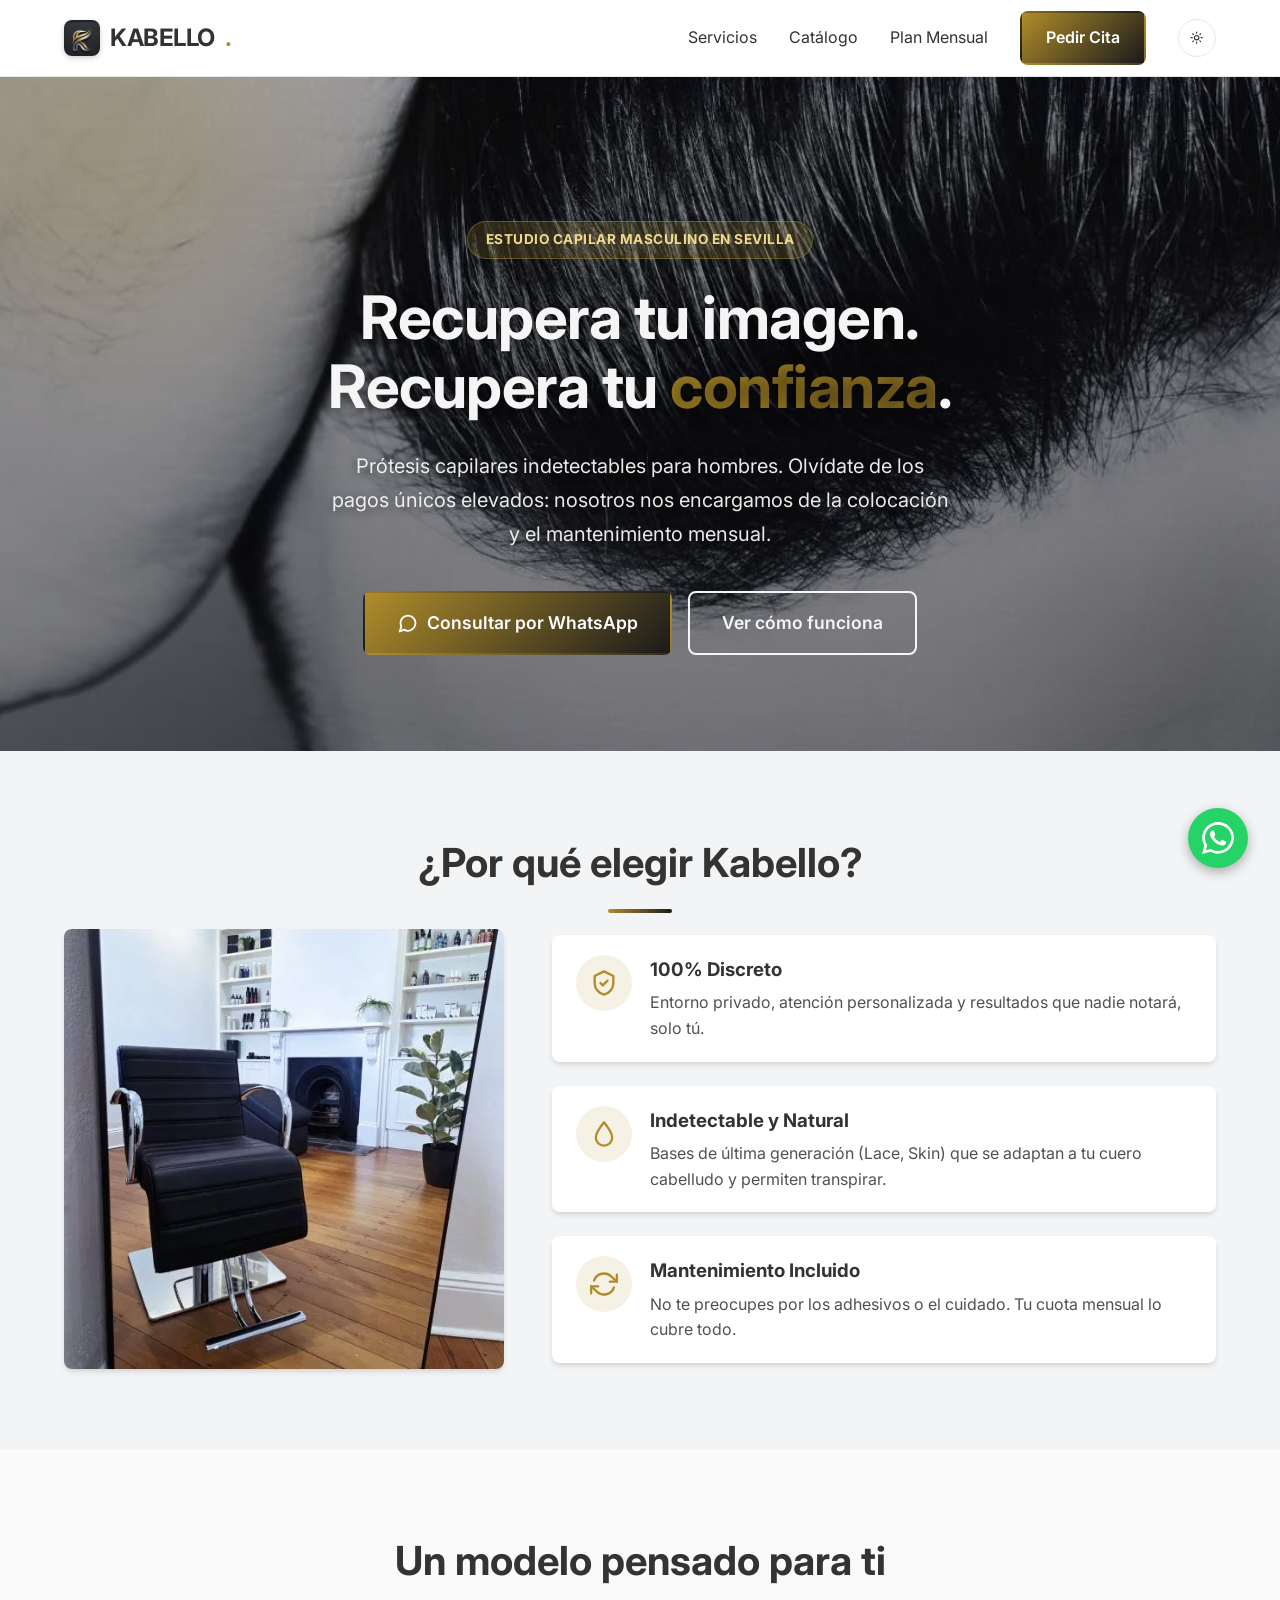
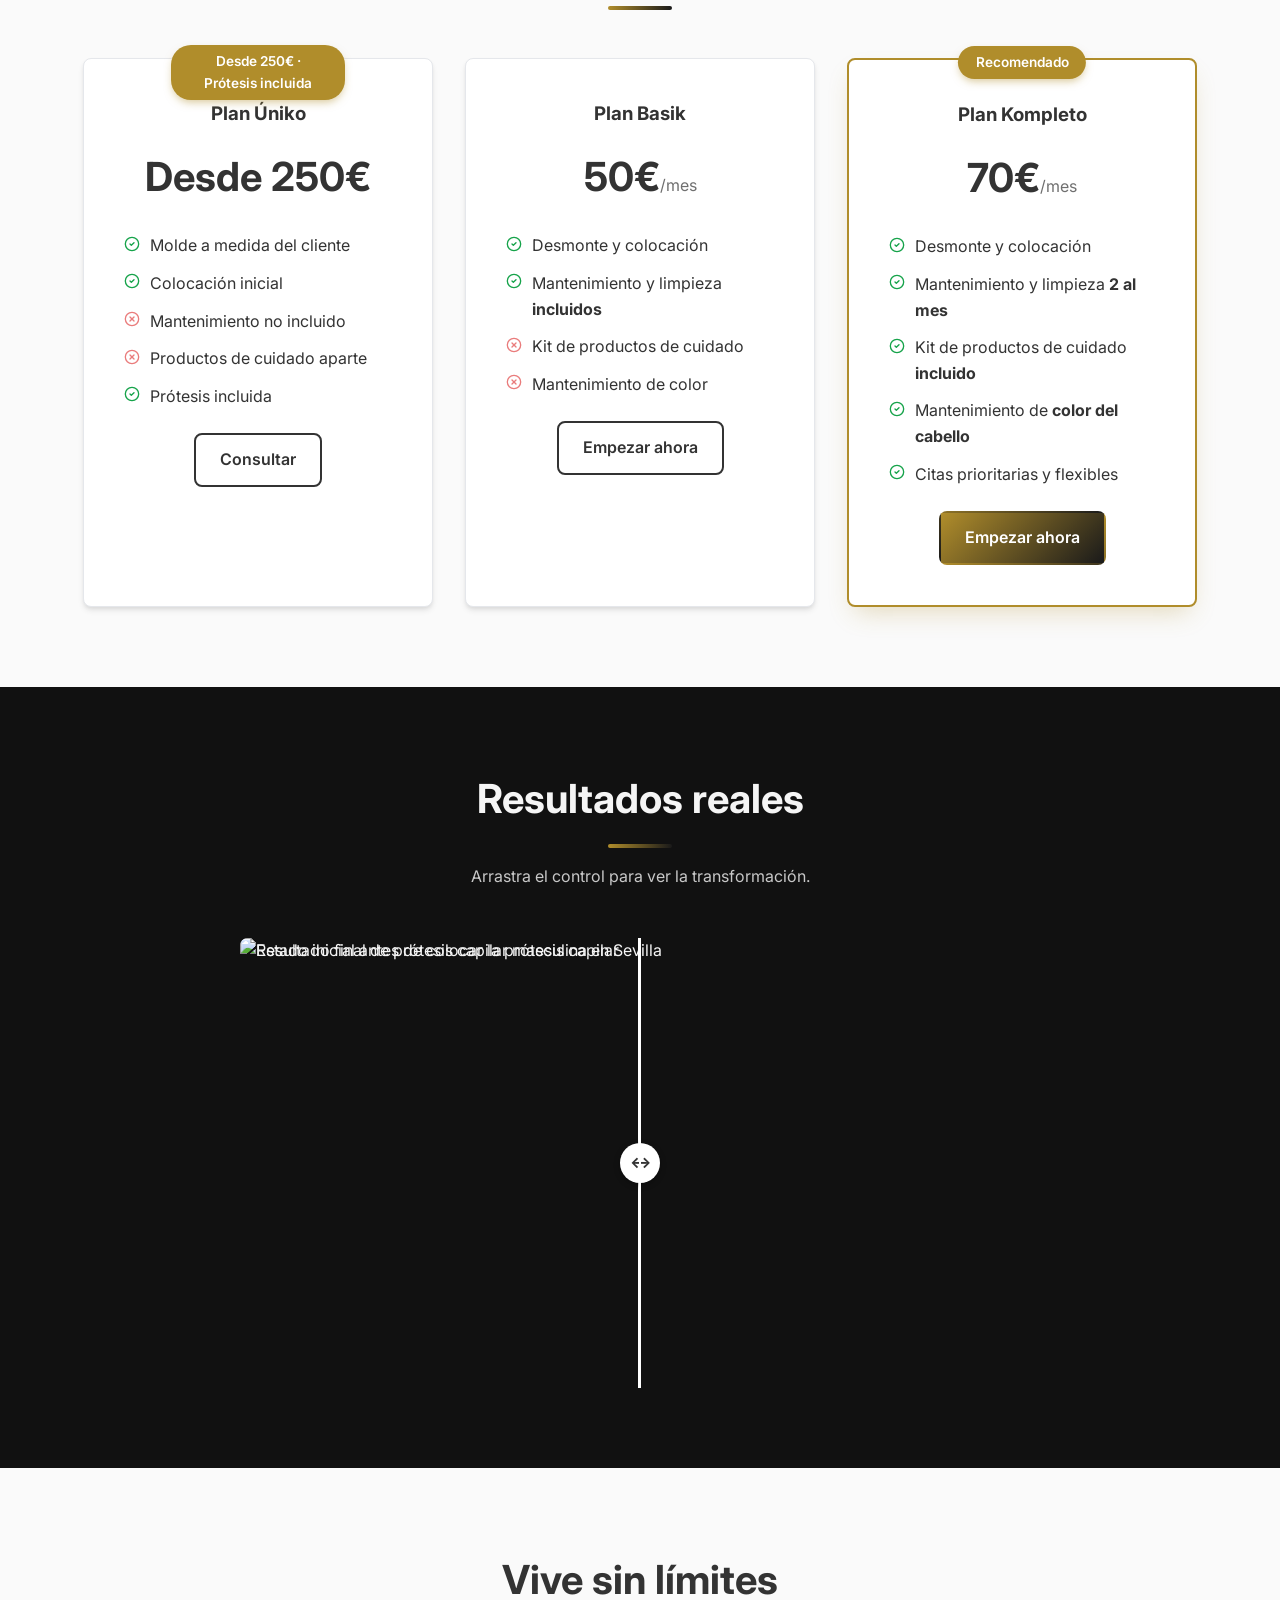
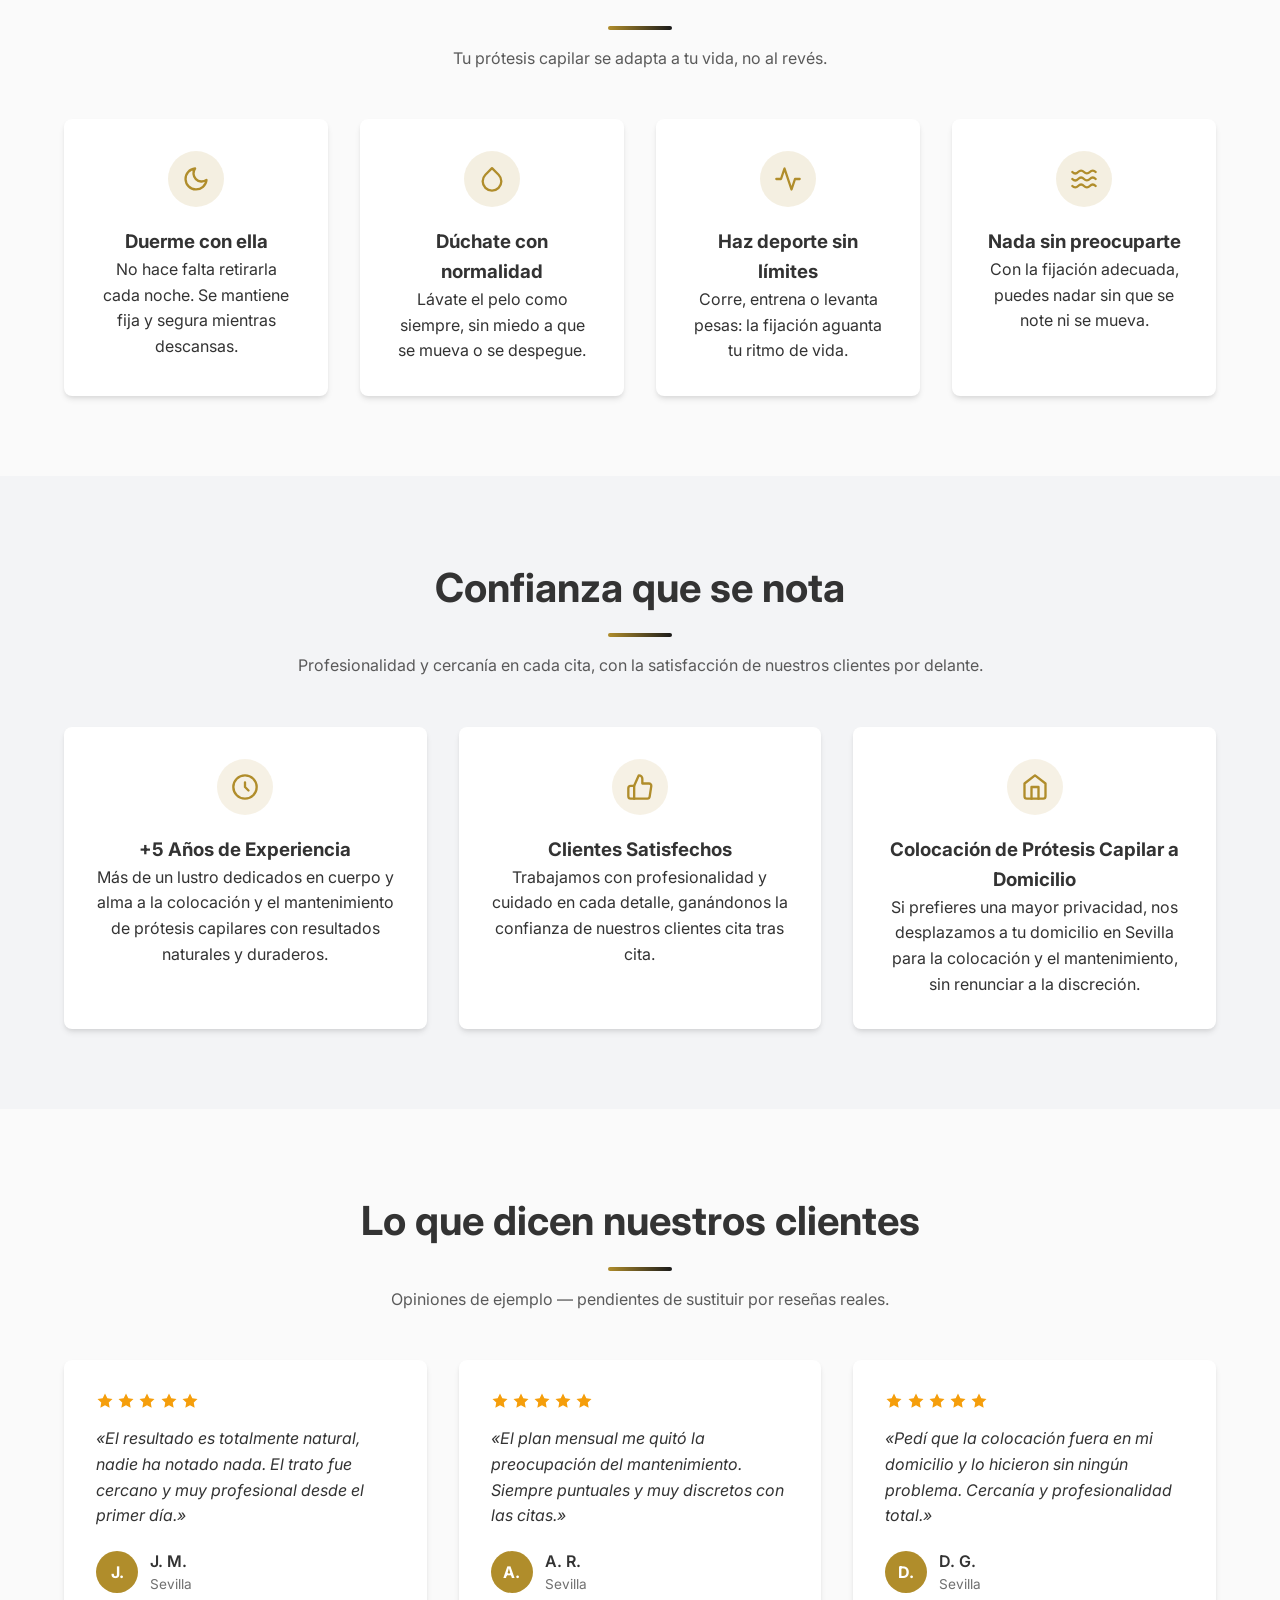
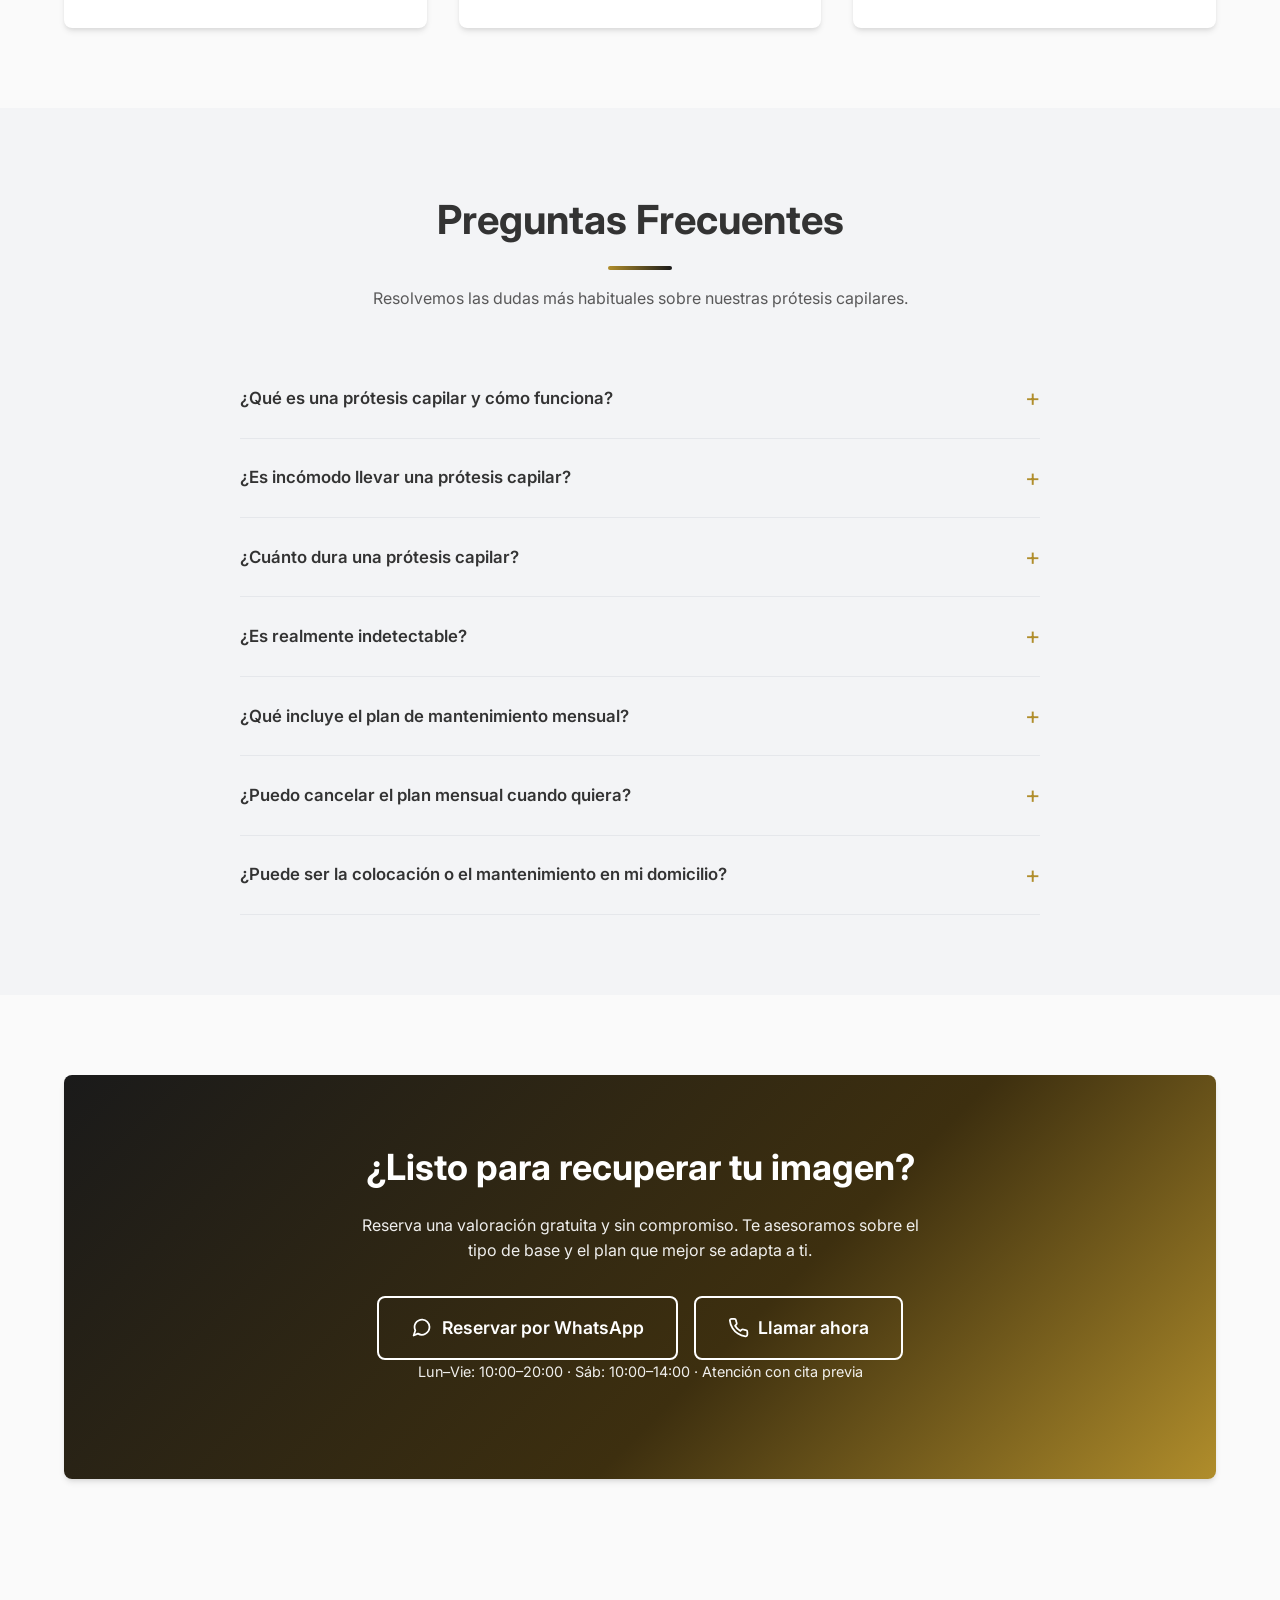
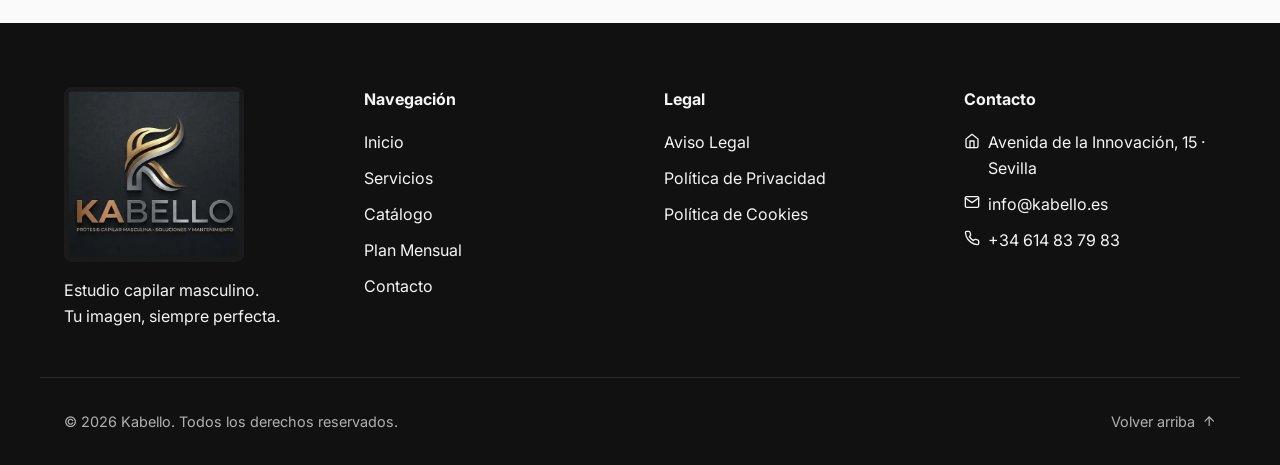
==== commit f7867fd4: "seo: Twitter Cards, BreadcrumbList JSON-LD, canonical+description en legal, alt text con keywords" ====
--- a/kabello-web/index.html
+++ b/kabello-web/index.html
@@ -10,6 +10,10 @@
     <meta property="og:description" content="Colocación y mantenimiento de prótesis capilar para hombre en Sevilla, también a domicilio, con plan mensual sin complicaciones.">
     <meta property="og:image" content="https://kabello.es/assets/og-image.webp">
     <meta property="og:url" content="https://kabello.es">
+    <meta name="twitter:card" content="summary_large_image">
+    <meta name="twitter:title" content="Kabello | Prótesis Capilar Masculina en Sevilla">
+    <meta name="twitter:description" content="Colocación y mantenimiento de prótesis capilar para hombre en Sevilla, también a domicilio, con plan mensual sin complicaciones.">
+    <meta name="twitter:image" content="https://kabello.es/assets/og-image.webp">
     <link rel="canonical" href="https://kabello.es/">
     <title>Kabello | Prótesis Capilar Masculina en Sevilla | Plan Mensual</title>
     <link rel="preconnect" href="https://fonts.googleapis.com">
@@ -229,10 +233,10 @@
                 <p class="section__subtitle text-light">Arrastra el control para ver la transformación.</p>
                 <div class="comparison-slider" id="comparisonSlider">
                     <div class="comparison-slider__image comparison-slider__image--after">
-                        <img src="assets/before-after/after.webp" alt="Resultado final" loading="lazy">
+                        <img src="assets/before-after/after.webp" alt="Resultado final de prótesis capilar masculina en Sevilla" loading="lazy">
                     </div>
                     <div class="comparison-slider__image comparison-slider__image--before">
-                        <img src="assets/before-after/before.webp" alt="Estado inicial" loading="lazy">
+                        <img src="assets/before-after/before.webp" alt="Estado inicial antes de colocar la prótesis capilar" loading="lazy">
                     </div>
                     <div class="comparison-slider__handle" id="sliderHandle">
                         <div class="comparison-slider__line"></div>
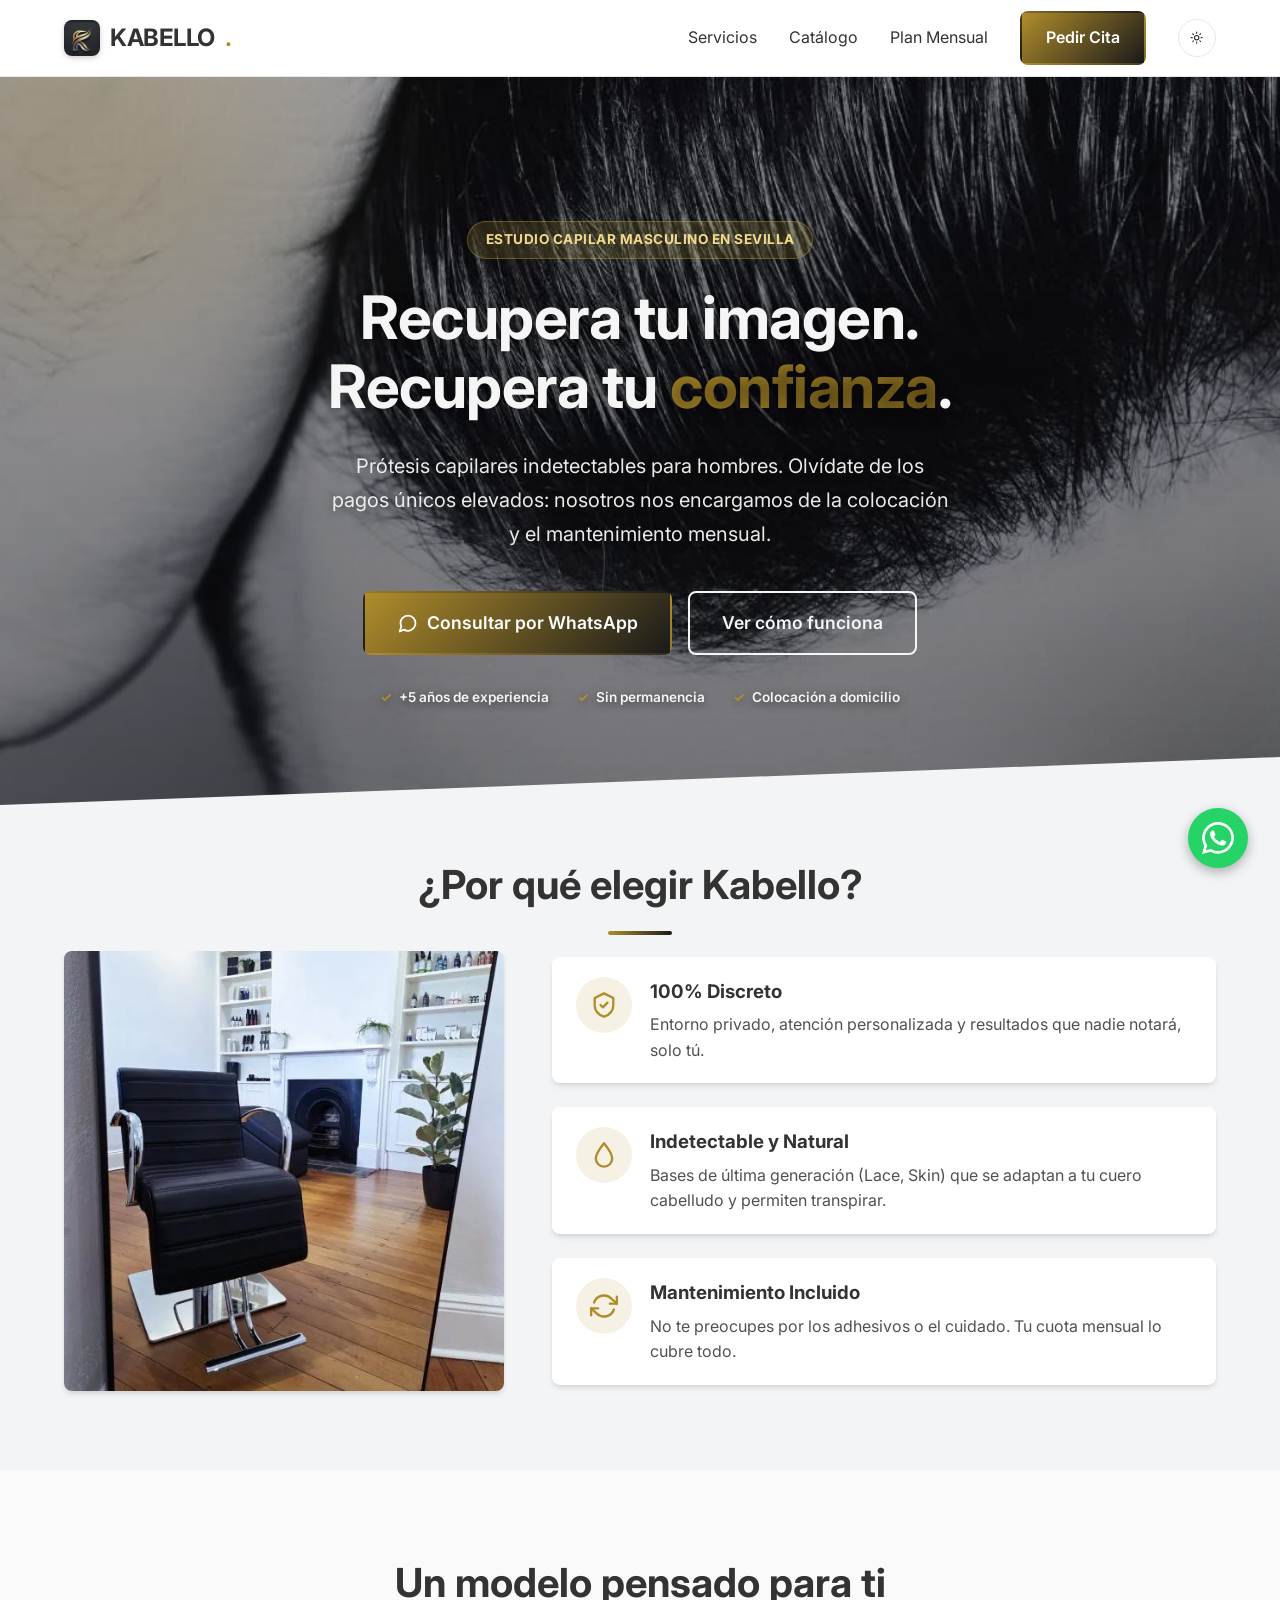
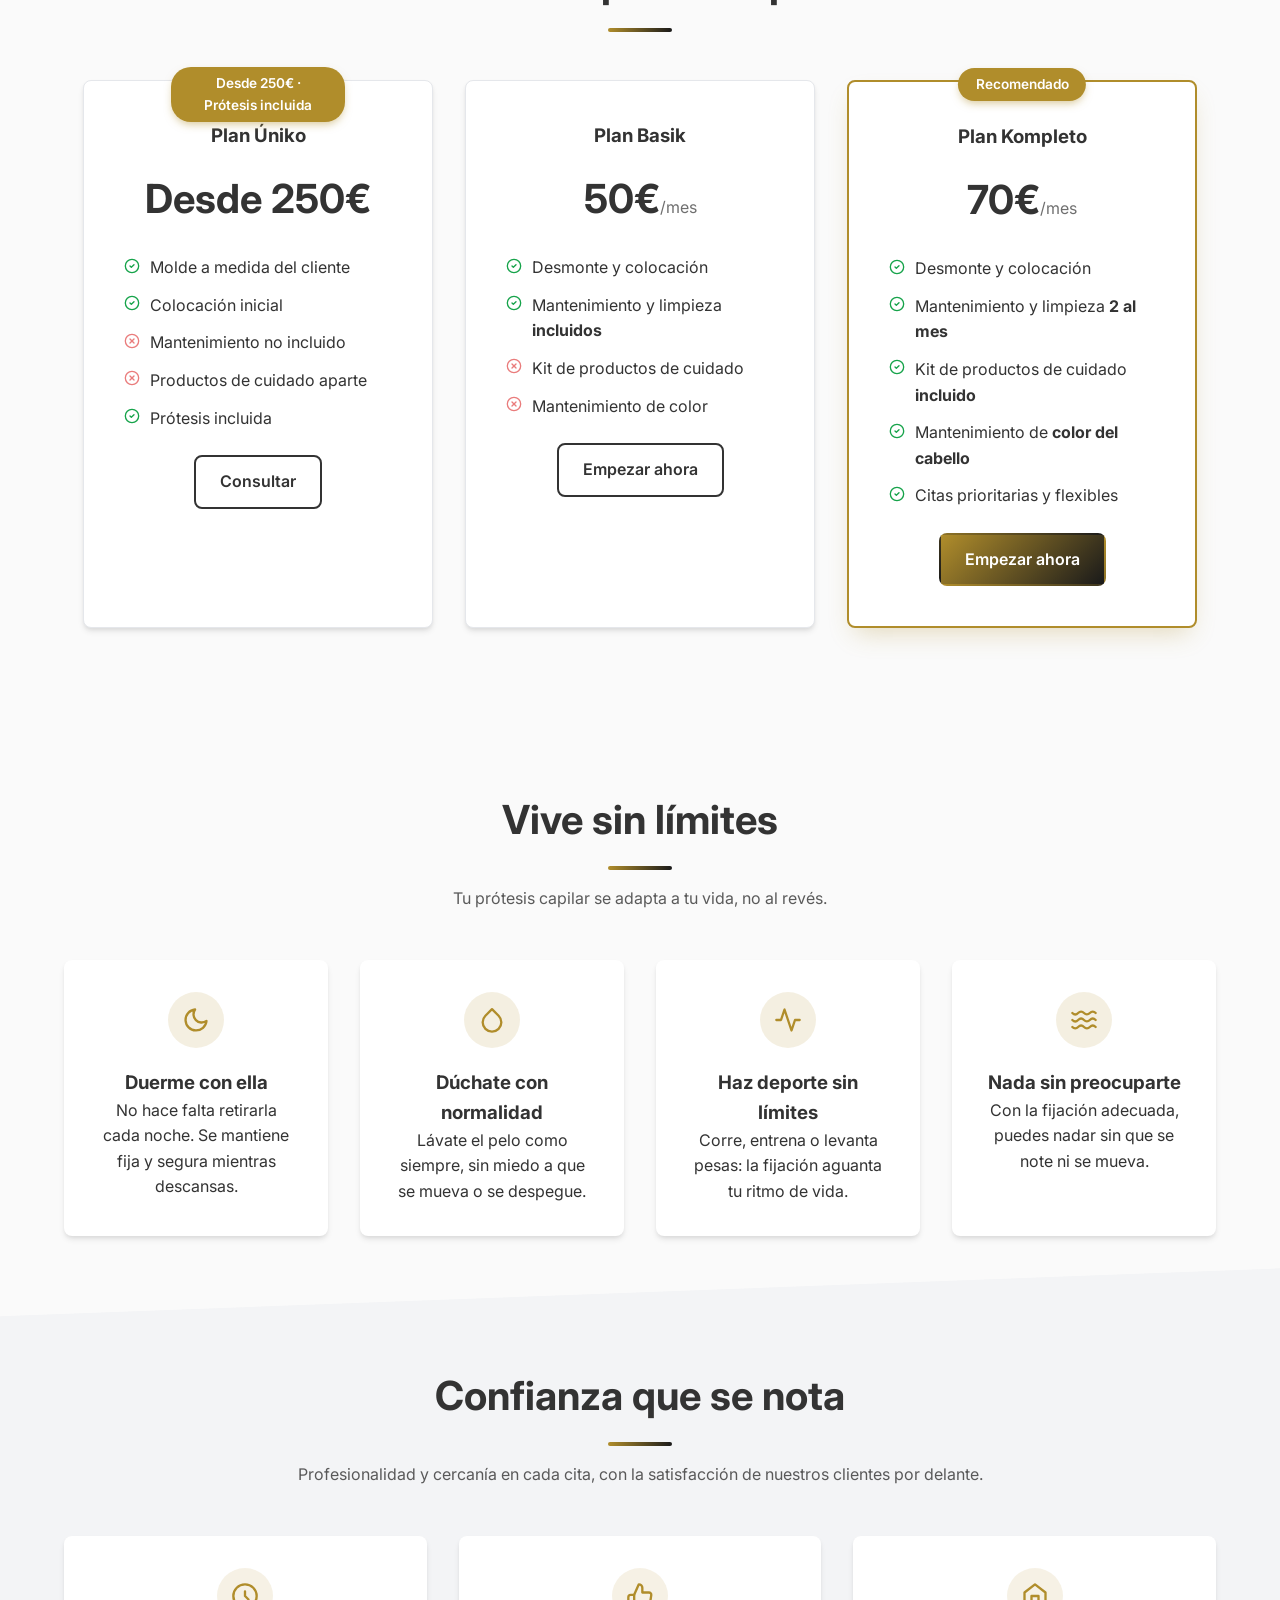
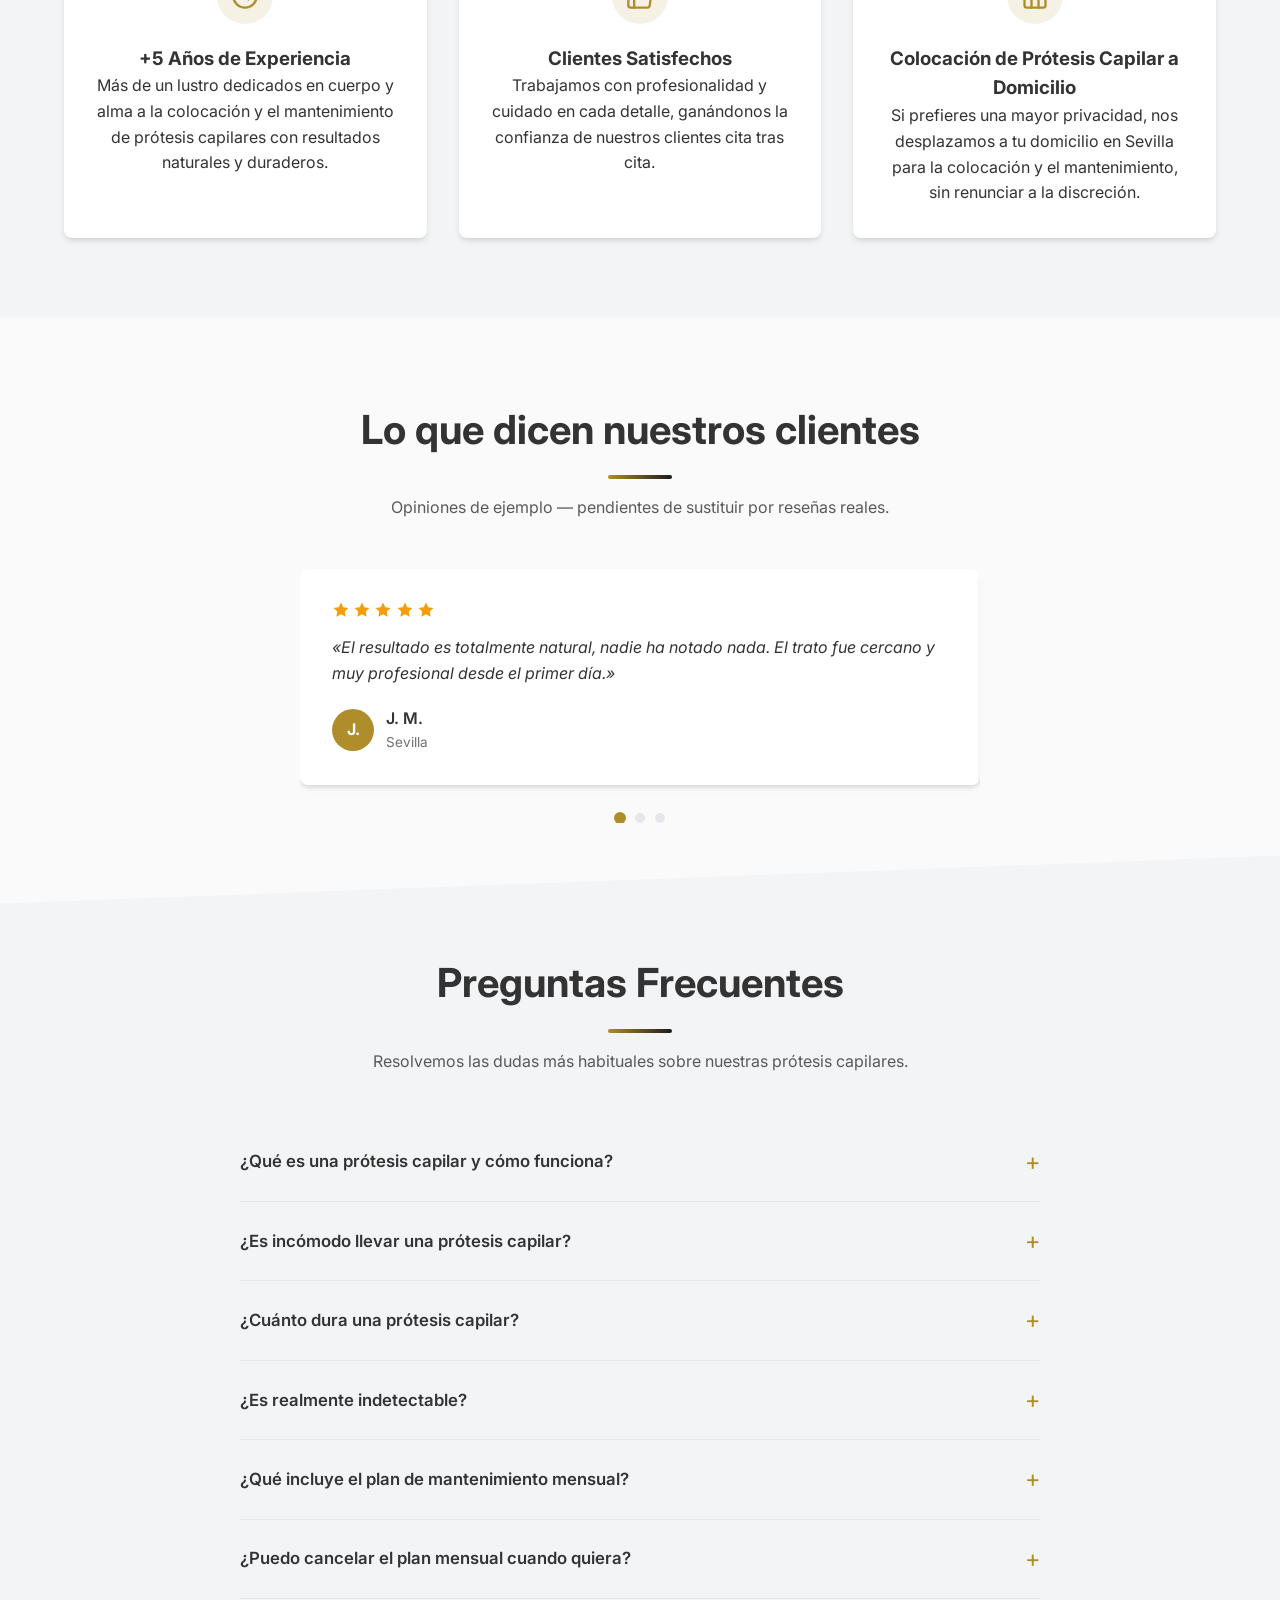
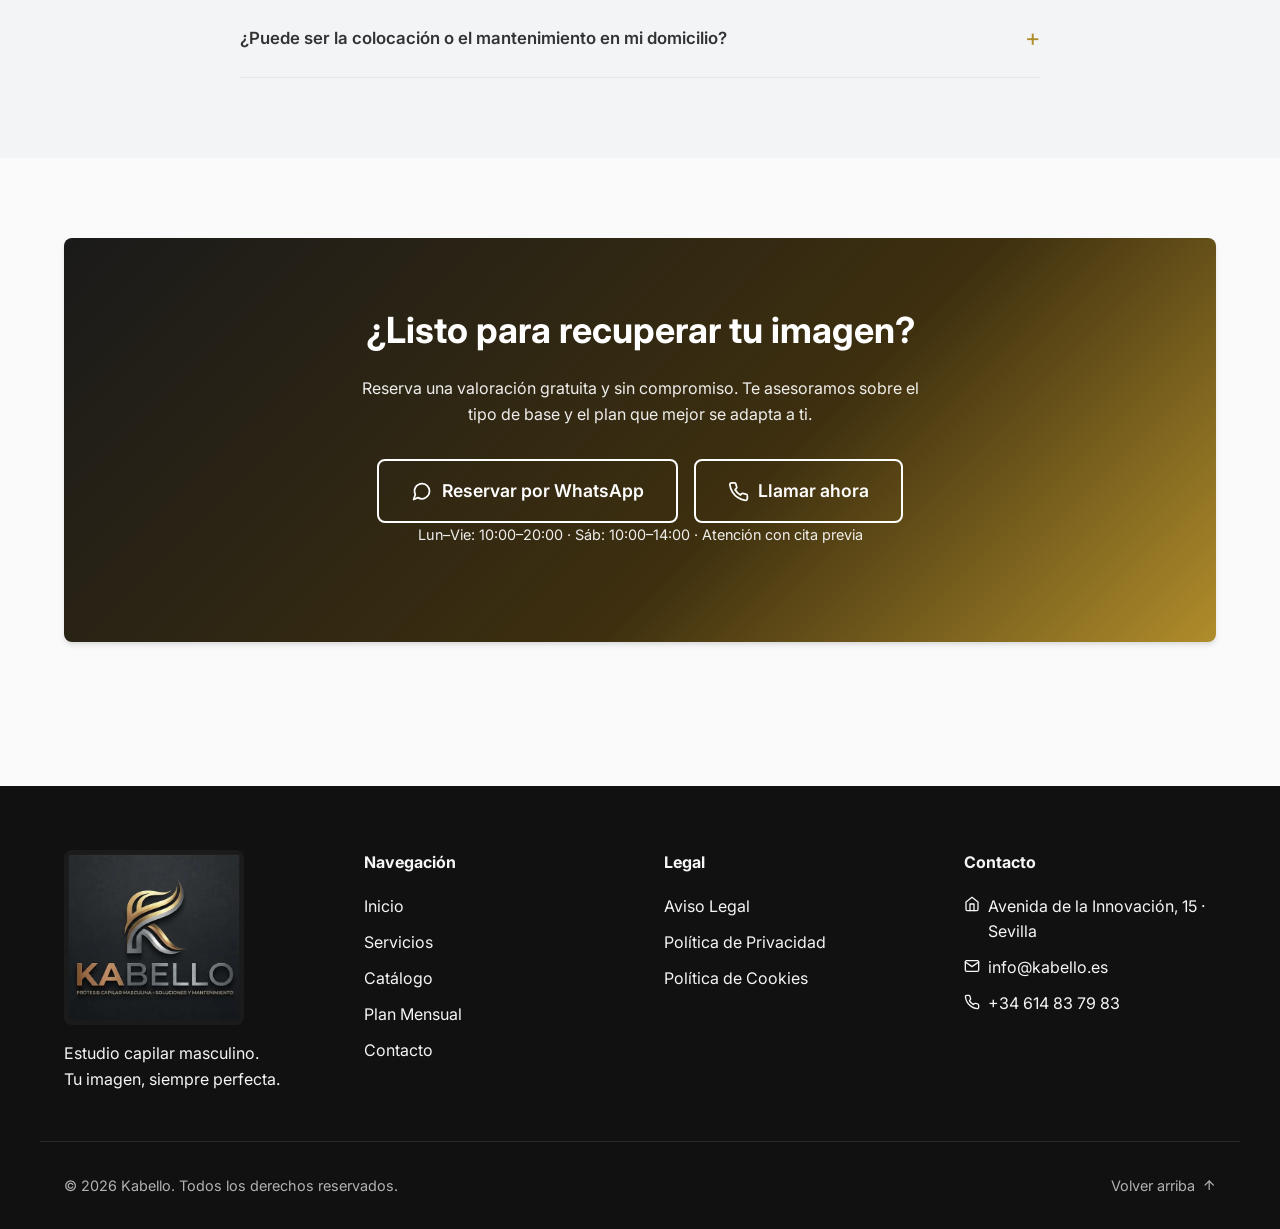
==== commit f2b51a48: "estetica: separadores diagonales, carrusel de testimonios, badges de confianza, hover mejorado en bo" ====
--- a/kabello-web/index.html
+++ b/kabello-web/index.html
@@ -139,10 +139,15 @@
                     </a>
                     <a href="#modelo" class="btn btn--outline btn--large">Ver cómo funciona</a>
                 </div>
-            </div>
-        </section>
-
-        <section id="servicios" class="section bg-light reveal">
+                <ul class="hero__trust">
+                    <li>+5 años de experiencia</li>
+                    <li>Sin permanencia</li>
+                    <li>Colocación a domicilio</li>
+                </ul>
+            </div>
+        </section>
+
+        <section id="servicios" class="section bg-light section--diagonal reveal">
             <div class="container">
                 <h2 class="section__title">¿Por qué elegir Kabello?</h2>
                 <div class="feature-split">
@@ -227,6 +232,8 @@
             </div>
         </section>
 
+        <!-- Sección "Resultados reales" deshabilitada temporalmente: pendiente de fotos reales antes/después -->
+        <!--
         <section id="resultados" class="section bg-dark text-light reveal">
             <div class="container">
                 <h2 class="section__title text-light">Resultados reales</h2>
@@ -245,6 +252,7 @@
                 </div>
             </div>
         </section>
+        -->
 
         <section id="estilo-de-vida" class="section reveal">
             <div class="container">
@@ -283,7 +291,7 @@
             </div>
         </section>
 
-        <section id="confianza" class="section bg-light reveal">
+        <section id="confianza" class="section bg-light section--diagonal reveal">
             <div class="container">
                 <h2 class="section__title">Confianza que se nota</h2>
                 <p class="section__subtitle">Profesionalidad y cercanía en cada cita, con la satisfacción de nuestros clientes por delante.</p>
@@ -318,8 +326,9 @@
             <div class="container">
                 <h2 class="section__title">Lo que dicen nuestros clientes</h2>
                 <p class="section__subtitle">Opiniones de ejemplo — pendientes de sustituir por reseñas reales.</p>
-                <div class="grid grid--3">
-                    <article class="card review-card">
+                <div class="testimonial-carousel" id="testimonialCarousel">
+                    <div class="testimonial-track">
+                    <article class="card review-card testimonial-slide">
                         <div class="review-card__stars" aria-label="5 de 5 estrellas">
                             <svg viewBox="0 0 24 24" aria-hidden="true"><path d="M12 2l3.09 6.26L22 9.27l-5 4.87L18.18 21 12 17.77 5.82 21 7 14.14l-5-4.87 6.91-1.01z"/></svg>
                             <svg viewBox="0 0 24 24" aria-hidden="true"><path d="M12 2l3.09 6.26L22 9.27l-5 4.87L18.18 21 12 17.77 5.82 21 7 14.14l-5-4.87 6.91-1.01z"/></svg>
@@ -336,7 +345,7 @@
                             </div>
                         </div>
                     </article>
-                    <article class="card review-card">
+                    <article class="card review-card testimonial-slide">
                         <div class="review-card__stars" aria-label="5 de 5 estrellas">
                             <svg viewBox="0 0 24 24" aria-hidden="true"><path d="M12 2l3.09 6.26L22 9.27l-5 4.87L18.18 21 12 17.77 5.82 21 7 14.14l-5-4.87 6.91-1.01z"/></svg>
                             <svg viewBox="0 0 24 24" aria-hidden="true"><path d="M12 2l3.09 6.26L22 9.27l-5 4.87L18.18 21 12 17.77 5.82 21 7 14.14l-5-4.87 6.91-1.01z"/></svg>
@@ -353,7 +362,7 @@
                             </div>
                         </div>
                     </article>
-                    <article class="card review-card">
+                    <article class="card review-card testimonial-slide">
                         <div class="review-card__stars" aria-label="5 de 5 estrellas">
                             <svg viewBox="0 0 24 24" aria-hidden="true"><path d="M12 2l3.09 6.26L22 9.27l-5 4.87L18.18 21 12 17.77 5.82 21 7 14.14l-5-4.87 6.91-1.01z"/></svg>
                             <svg viewBox="0 0 24 24" aria-hidden="true"><path d="M12 2l3.09 6.26L22 9.27l-5 4.87L18.18 21 12 17.77 5.82 21 7 14.14l-5-4.87 6.91-1.01z"/></svg>
@@ -370,11 +379,13 @@
                             </div>
                         </div>
                     </article>
-                </div>
-            </div>
-        </section>
-
-        <section id="faq" class="section bg-light reveal">
+                    </div>
+                    <div class="testimonial-dots" id="testimonialDots"></div>
+                </div>
+            </div>
+        </section>
+
+        <section id="faq" class="section bg-light section--diagonal reveal">
             <div class="container">
                 <h2 class="section__title">Preguntas Frecuentes</h2>
                 <p class="section__subtitle">Resolvemos las dudas más habituales sobre nuestras prótesis capilares.</p>
--- a/kabello-web/css/styles.css
+++ b/kabello-web/css/styles.css
@@ -58,9 +58,11 @@
 .btn { position: relative; display: inline-flex; align-items: center; justify-content: center; gap: 0.6rem; padding: 0.75rem 1.5rem; border-radius: var(--radius); font-weight: 600; text-align: center; transition: all 0.3s ease; cursor: pointer; border: 2px solid transparent; overflow: hidden; }
 .btn svg { width: 1.2em; height: 1.2em; flex-shrink: 0; }
 .btn--primary { background: linear-gradient(135deg, var(--color-accent), #1A1A1A); color: white; }
-.btn--primary:hover { background: linear-gradient(135deg, var(--color-accent-hover), #000000); transform: translateY(-2px); box-shadow: 0 10px 20px -8px rgba(176, 141, 43, 0.5); }
+.btn--primary:hover { background: linear-gradient(135deg, var(--color-accent-hover), #000000); transform: translateY(-2px) scale(1.03); box-shadow: 0 10px 20px -8px rgba(176, 141, 43, 0.5); }
+.btn--primary:active { transform: translateY(0) scale(0.98); }
 .btn--outline { border-color: var(--color-text); color: var(--color-text); }
-.btn--outline:hover { background-color: var(--color-text); color: white; transform: translateY(-2px); }
+.btn--outline:hover { background-color: var(--color-text); color: white; transform: translateY(-2px) scale(1.03); }
+.btn--outline:active { transform: translateY(0) scale(0.98); }
 .bg-dark .btn--outline { border-color: var(--color-text-light); color: var(--color-text-light); }
 .bg-dark .btn--outline:hover { background-color: var(--color-text-light); color: var(--color-bg-dark); }
 .hero .btn--outline { border-color: #F5F5F5; color: #F5F5F5; }
@@ -105,6 +107,14 @@
 @keyframes shine { to { background-position: 300% center; } }
 .hero__subtitle { font-size: 1.25rem; line-height: 1.7; max-width: 620px; margin: 0 auto 2.5rem; opacity: 0.95; text-shadow: 0 2px 12px rgba(0, 0, 0, 0.5); }
 .hero__actions { display: flex; gap: 1rem; justify-content: center; flex-wrap: wrap; }
+.hero__trust { display: flex; flex-wrap: wrap; justify-content: center; gap: 0.75rem 1.75rem; margin-top: 2rem; font-size: 0.85rem; font-weight: 600; }
+.hero__trust li { display: flex; align-items: center; gap: 0.45rem; text-shadow: 0 2px 8px rgba(0, 0, 0, 0.5); }
+.hero__trust li::before { content: '\2713'; color: var(--color-accent); font-weight: 700; }
+
+.section--diagonal { position: relative; margin-top: -3rem; padding-top: 6rem; clip-path: polygon(0 3rem, 100% 0, 100% 100%, 0 100%); }
+@media (max-width: 640px) {
+    .section--diagonal { margin-top: -1.5rem; padding-top: 4rem; clip-path: polygon(0 1.5rem, 100% 0, 100% 100%, 0 100%); }
+}
 
 .grid { display: grid; gap: 2rem; }
 .grid--2 { grid-template-columns: repeat(auto-fit, minmax(min(400px, 100%), 1fr)); }
@@ -158,6 +168,13 @@
 .review-card__avatar { width: 42px; height: 42px; border-radius: 50%; background: var(--color-accent); color: white; display: flex; align-items: center; justify-content: center; font-weight: 700; flex-shrink: 0; }
 .review-card__name { font-weight: 600; }
 .review-card__location { font-size: 0.85rem; opacity: 0.7; }
+
+.testimonial-carousel { max-width: 680px; margin: 0 auto; position: relative; overflow: hidden; }
+.testimonial-track { display: flex; transition: transform 0.5s ease; }
+.testimonial-slide { min-width: 100%; }
+.testimonial-dots { display: flex; justify-content: center; gap: 0.6rem; margin-top: 1.75rem; }
+.testimonial-dot { width: 10px; height: 10px; border-radius: 50%; border: none; padding: 0; background: var(--color-border); cursor: pointer; transition: background-color 0.3s ease, transform 0.3s ease; }
+.testimonial-dot.active { background: var(--color-accent); transform: scale(1.2); }
 
 .comparison-slider { position: relative; width: 100%; max-width: 800px; margin: 0 auto; aspect-ratio: 16/9; overflow: hidden; border-radius: var(--radius); cursor: col-resize; }
 .comparison-slider__image { position: absolute; top: 0; left: 0; width: 100%; height: 100%; }
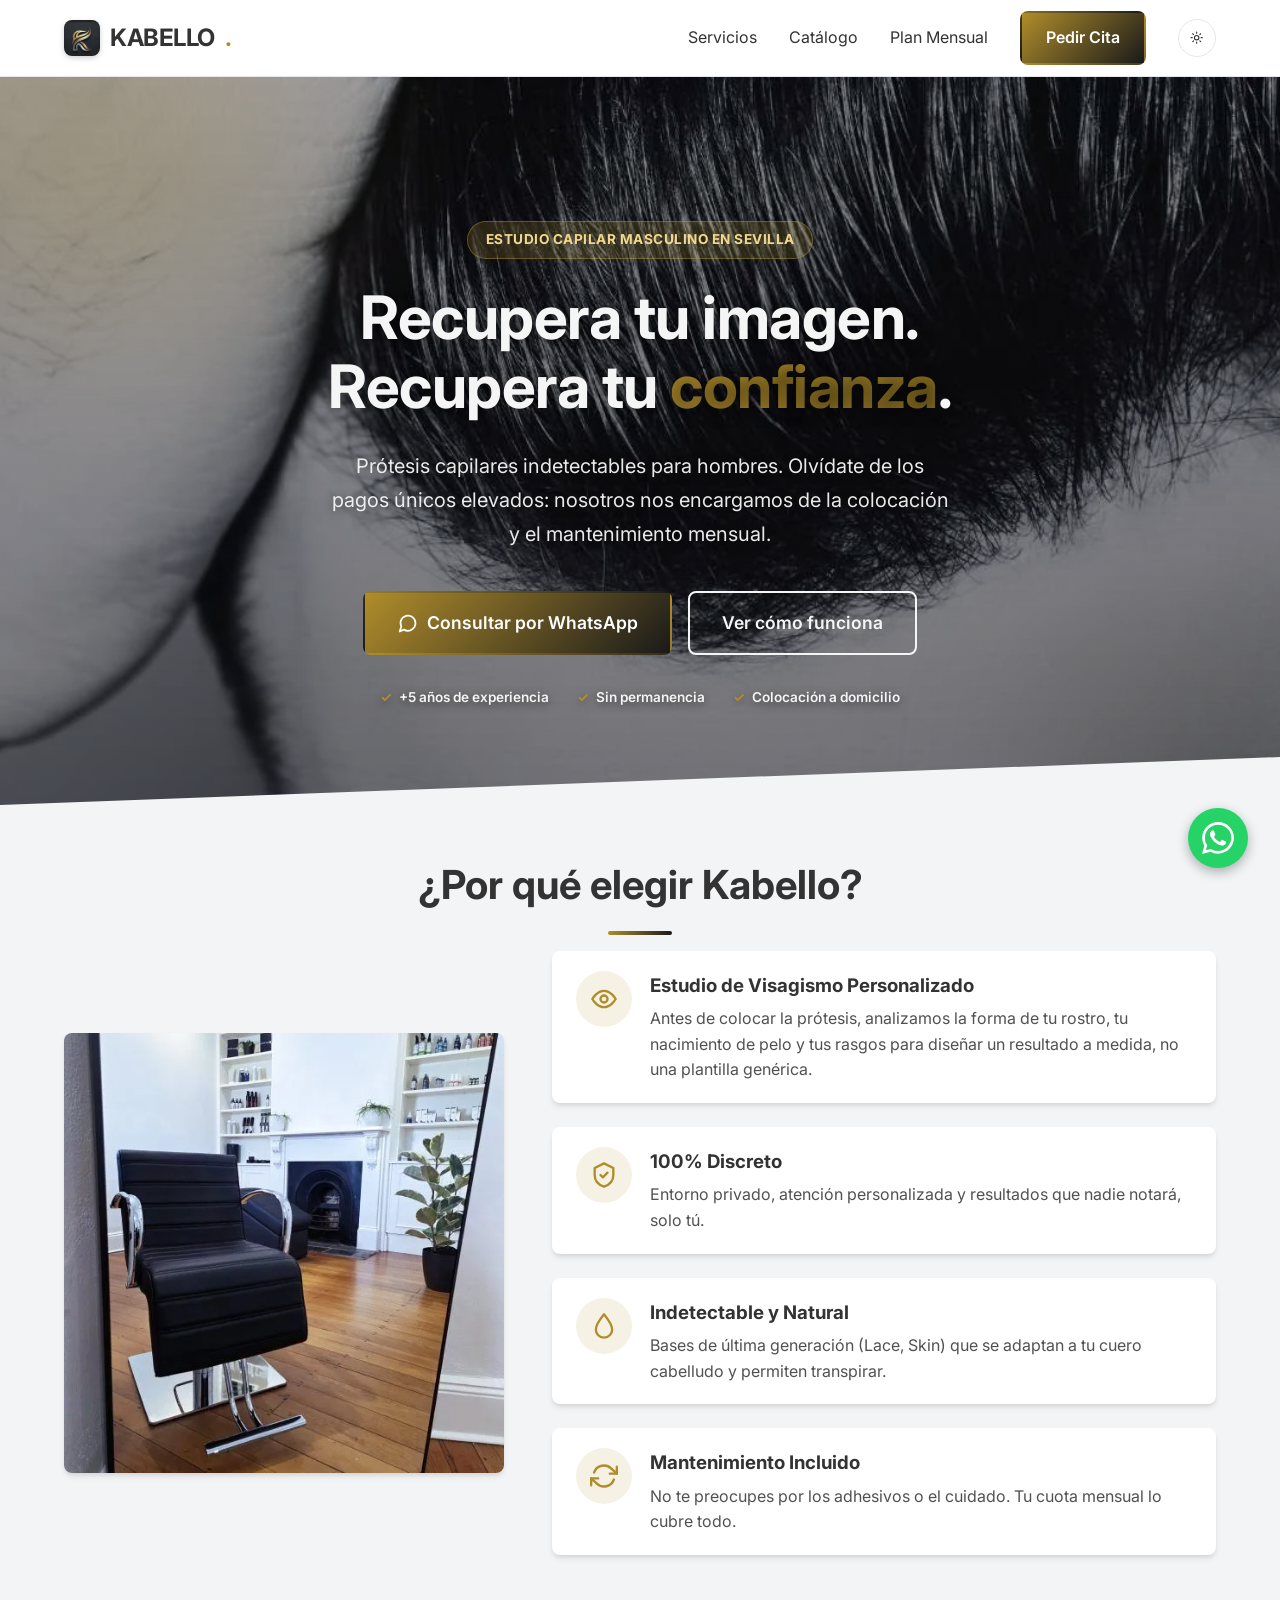
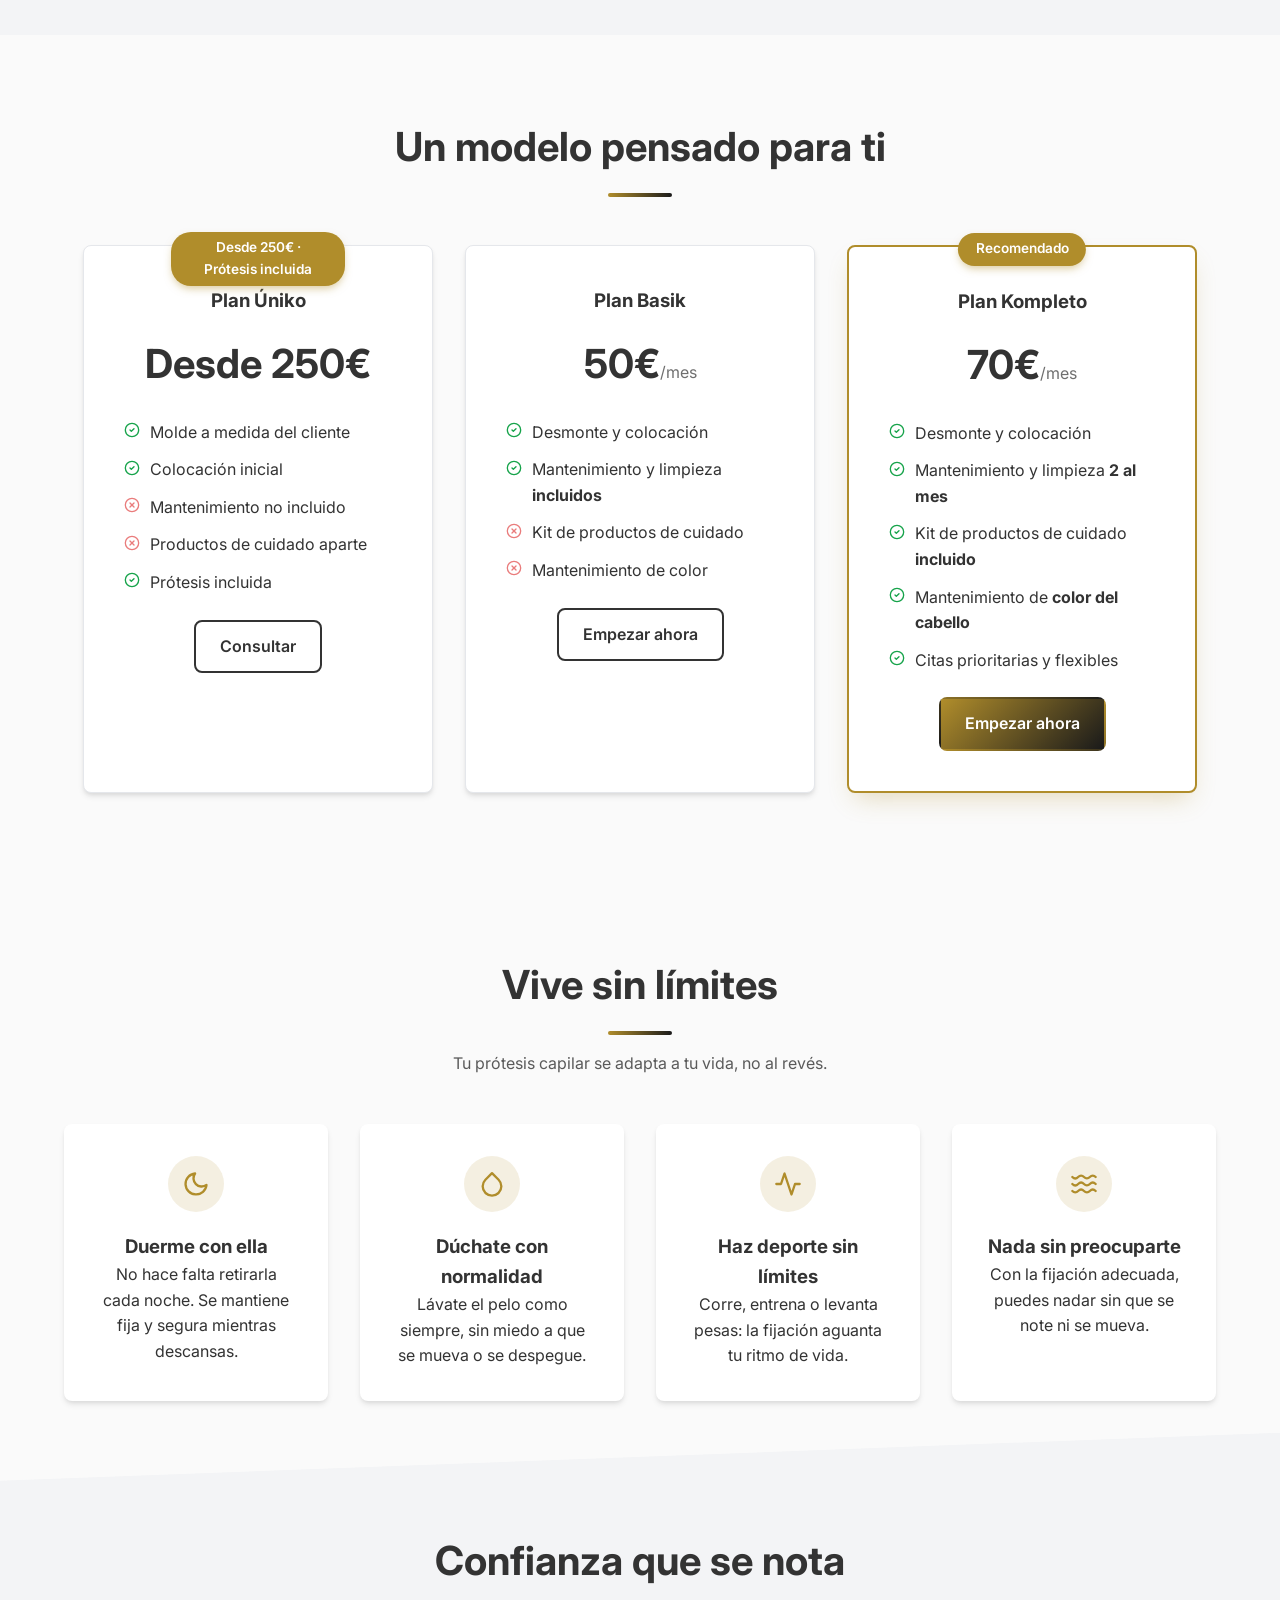
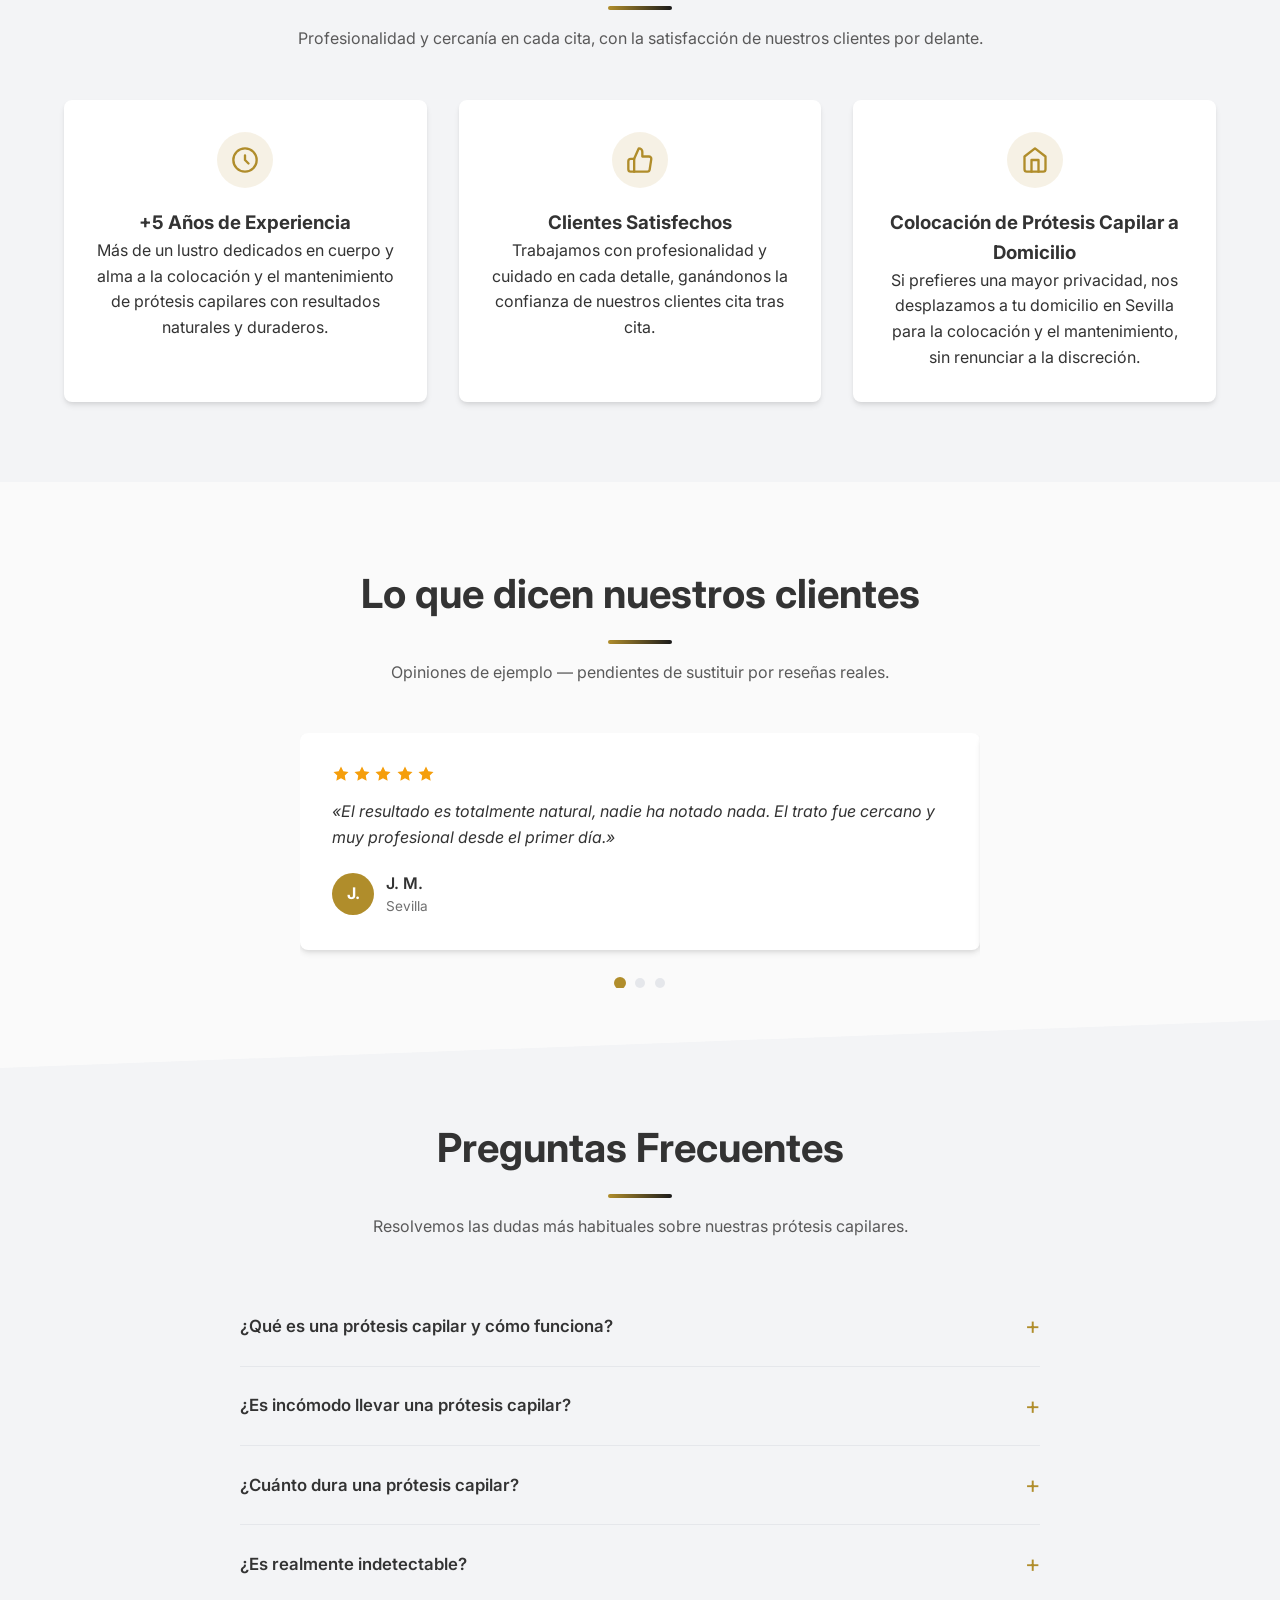
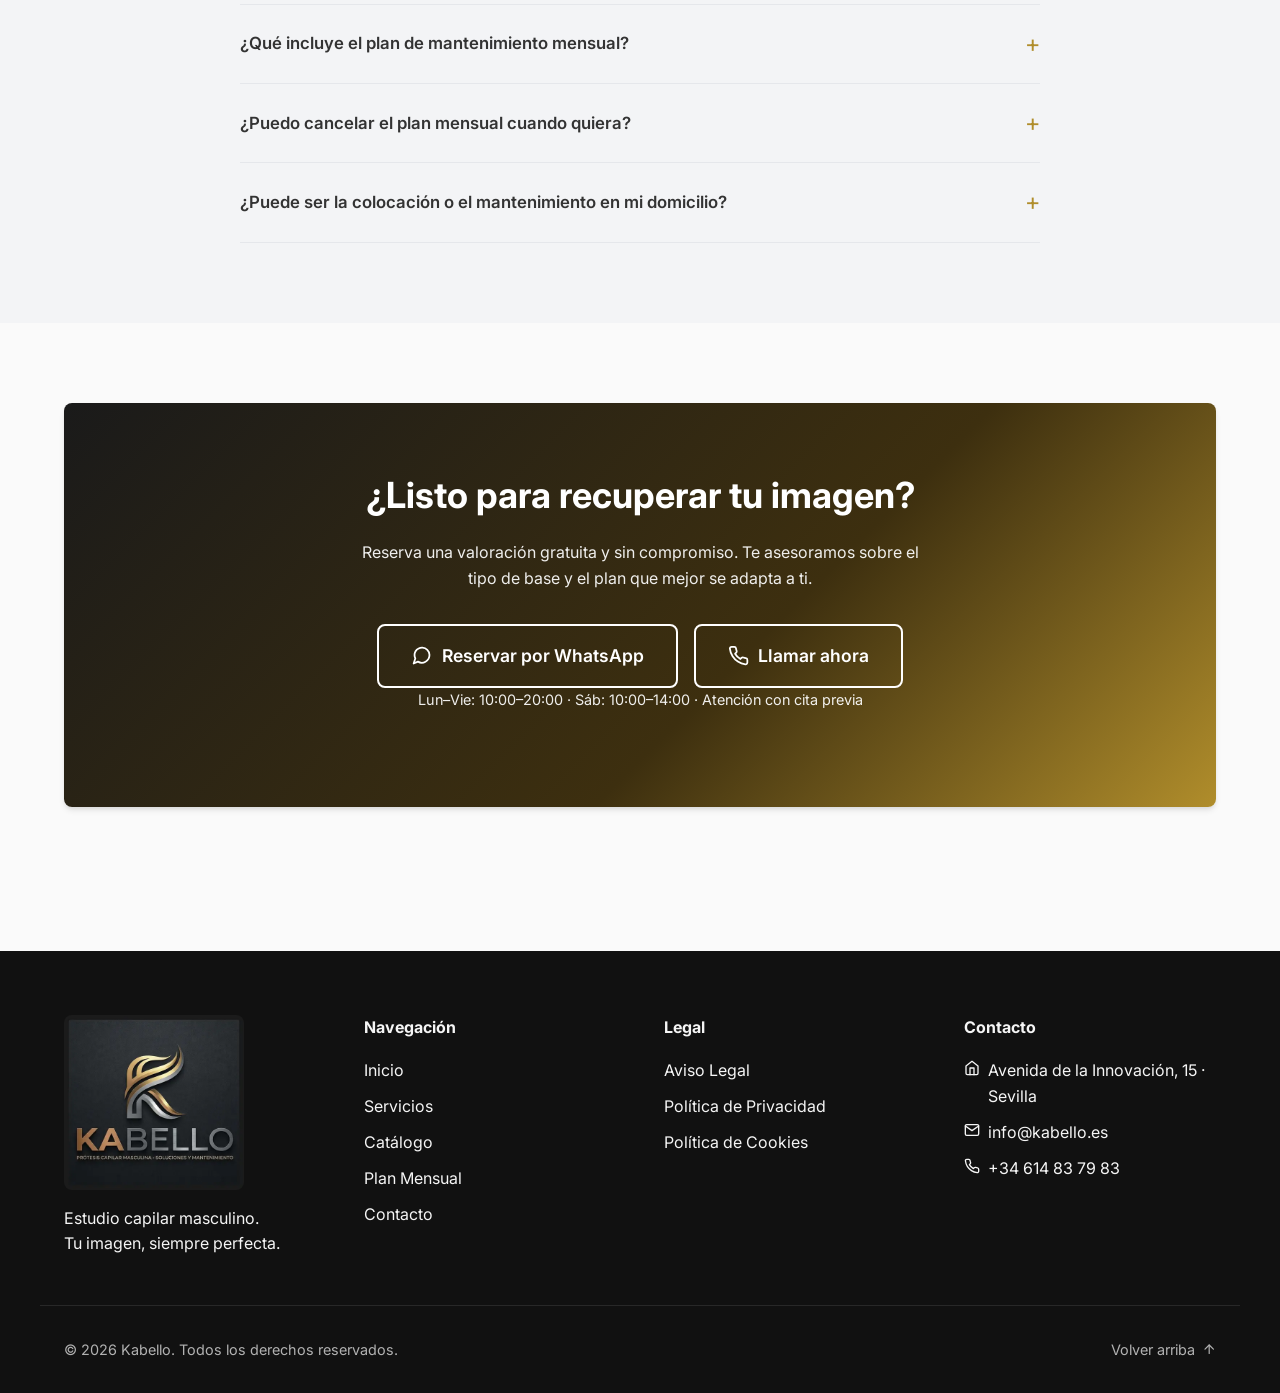
==== commit 9907aee9: "feat(index): añadir mención al estudio de visagismo personalizado previo a la colocación" ====
--- a/kabello-web/index.html
+++ b/kabello-web/index.html
@@ -157,6 +157,15 @@
                     <div class="feature-split__list">
                         <div class="feature-item">
                             <div class="icon-badge">
+                                <svg class="icon" viewBox="0 0 24 24" fill="none" stroke="currentColor" stroke-width="2" stroke-linecap="round" stroke-linejoin="round" aria-hidden="true"><circle cx="12" cy="12" r="3"/><path d="M2 12s4-7 10-7 10 7 10 7-4 7-10 7-10-7-10-7z"/></svg>
+                            </div>
+                            <div>
+                                <h3>Estudio de Visagismo Personalizado</h3>
+                                <p>Antes de colocar la prótesis, analizamos la forma de tu rostro, tu nacimiento de pelo y tus rasgos para diseñar un resultado a medida, no una plantilla genérica.</p>
+                            </div>
+                        </div>
+                        <div class="feature-item">
+                            <div class="icon-badge">
                                 <svg class="icon" viewBox="0 0 24 24" fill="none" stroke="currentColor" stroke-width="2" stroke-linecap="round" stroke-linejoin="round" aria-hidden="true"><path d="M12 2l8 4v6c0 5-3.5 8.5-8 10-4.5-1.5-8-5-8-10V6l8-4z"/><path d="M9 12l2 2 4-4"/></svg>
                             </div>
                             <div>
--- a/kabello-web/css/styles.css
+++ b/kabello-web/css/styles.css
@@ -136,6 +136,11 @@
 .card { background: var(--color-card-bg); padding: 2rem; border-radius: var(--radius); box-shadow: var(--shadow); text-align: center; transition: transform 0.3s ease, box-shadow 0.3s ease; }
 .card:hover { transform: translateY(-6px); box-shadow: 0 12px 24px -8px rgba(0, 0, 0, 0.15); }
 .card--large { text-align: left; }
+.card__photo { width: 100%; aspect-ratio: 1 / 1; object-fit: cover; border-radius: var(--radius); margin-bottom: 1.25rem; }
+.tone-swatches { display: flex; flex-wrap: wrap; justify-content: center; gap: 1.75rem; margin: 2rem 0; }
+.tone-swatch { display: flex; flex-direction: column; align-items: center; gap: 0.6rem; width: 130px; }
+.tone-swatch__photo { width: 130px; aspect-ratio: 720 / 602; object-fit: cover; border-radius: var(--radius); box-shadow: var(--shadow); }
+.tone-swatch__label { font-size: 0.85rem; font-weight: 600; text-align: center; }
 .icon-badge { width: 56px; height: 56px; border-radius: 50%; background: rgba(176, 141, 43, 0.12); color: var(--color-accent); display: flex; align-items: center; justify-content: center; margin: 0 auto 1.25rem; flex-shrink: 0; }
 .icon-badge svg { width: 28px; height: 28px; }
 .card--large .icon-badge { margin: 0 0 1.25rem; }
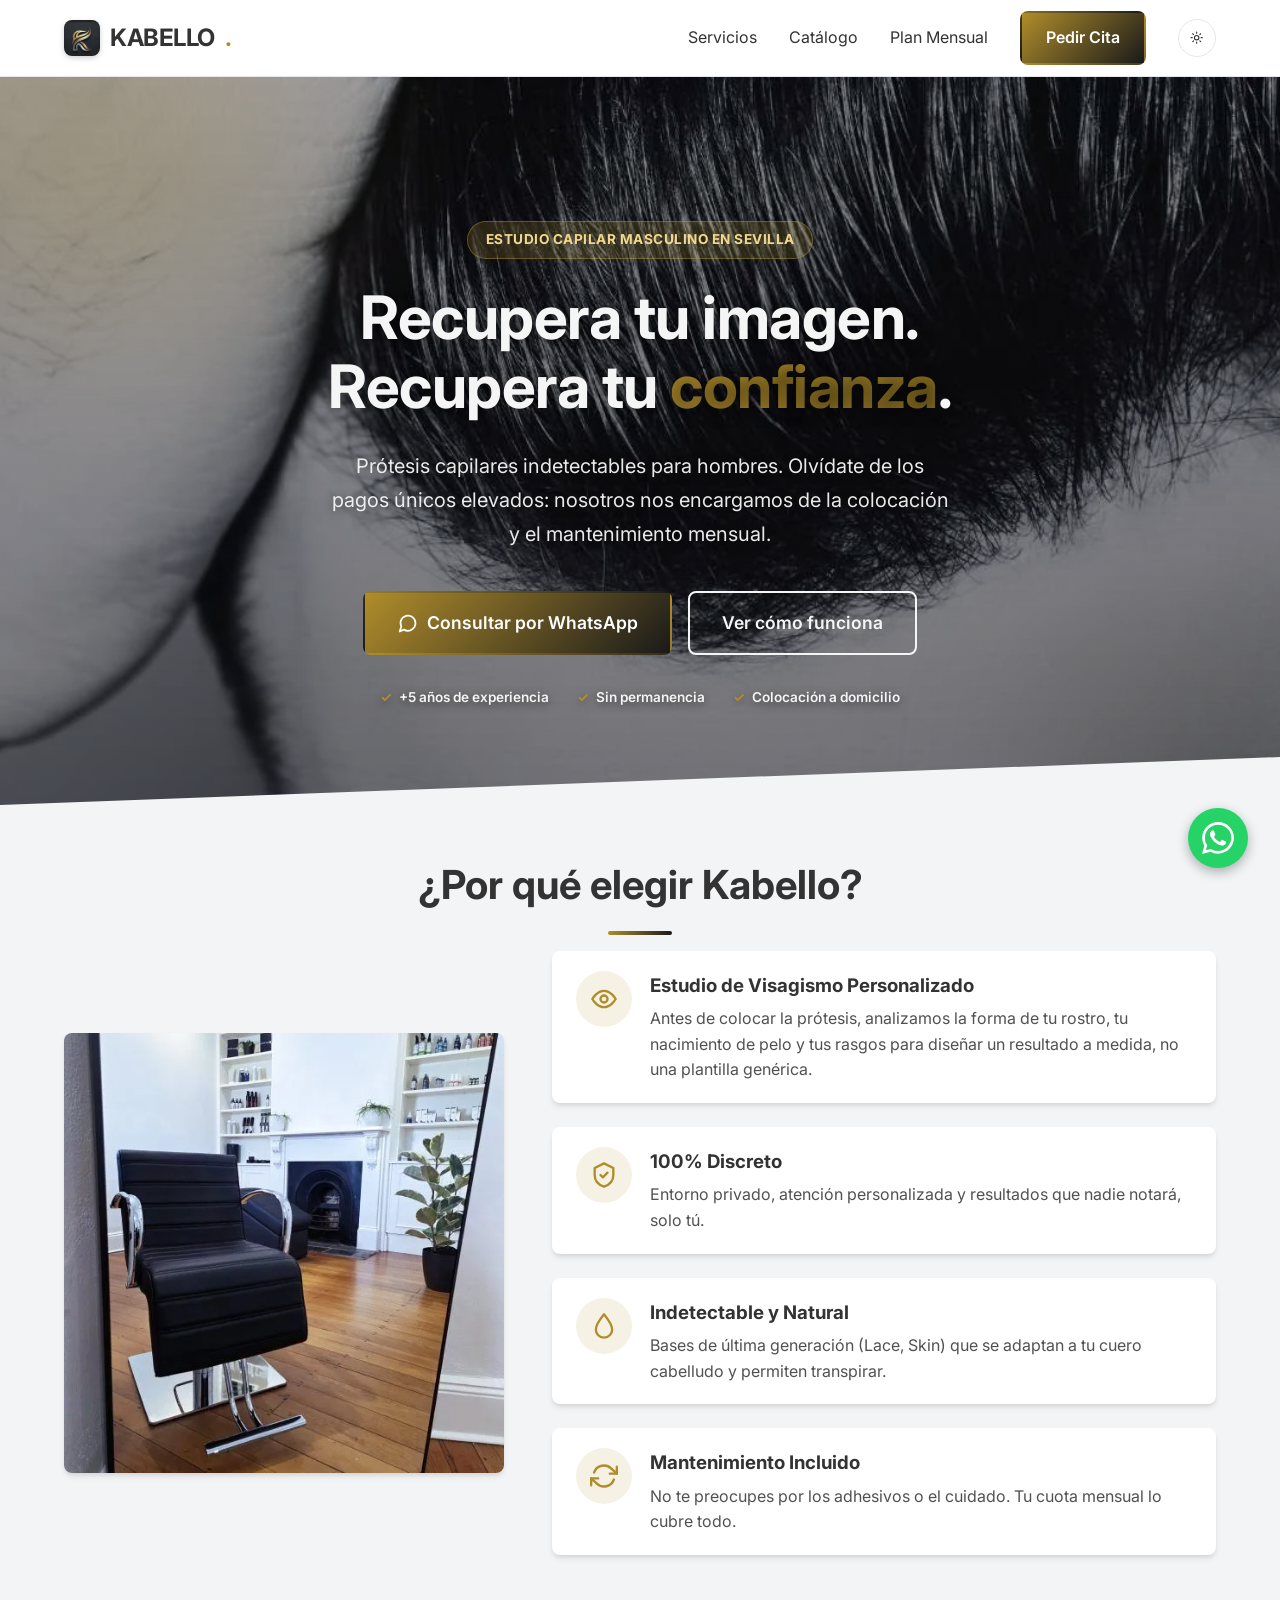
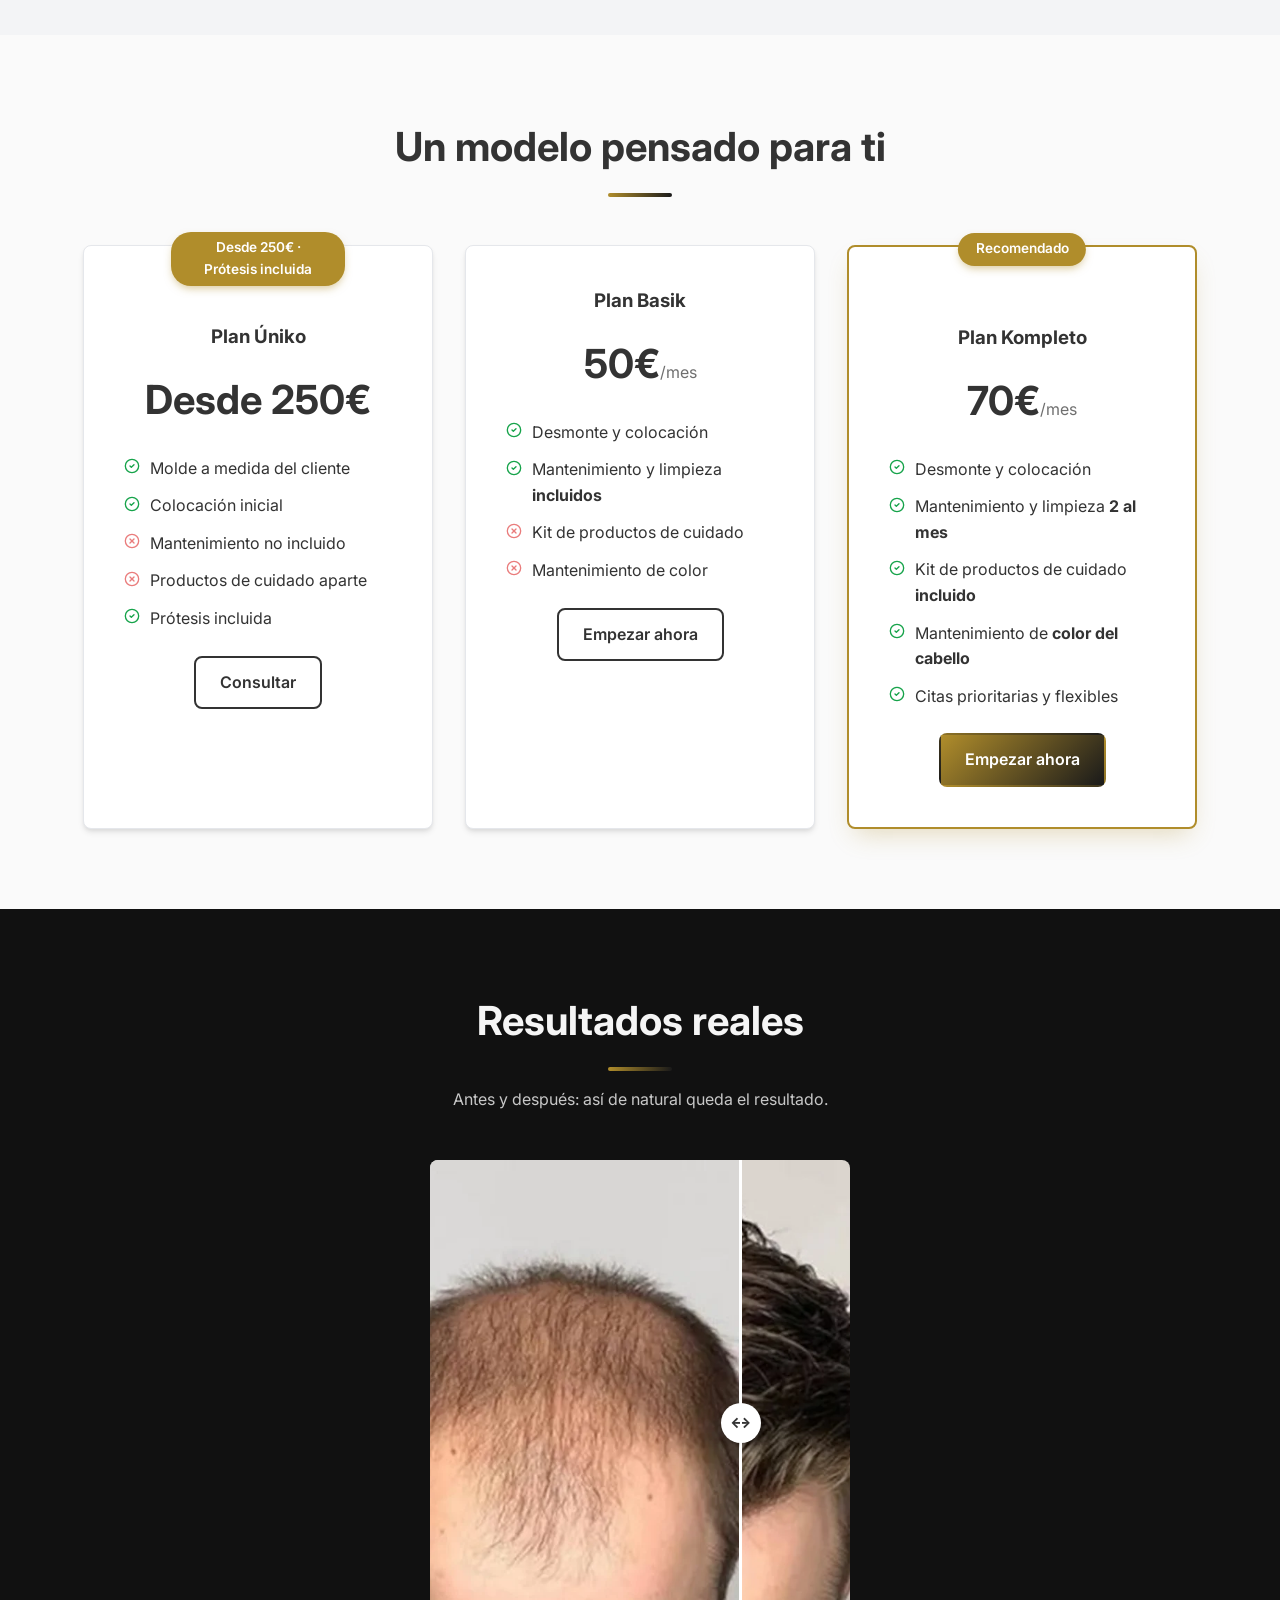
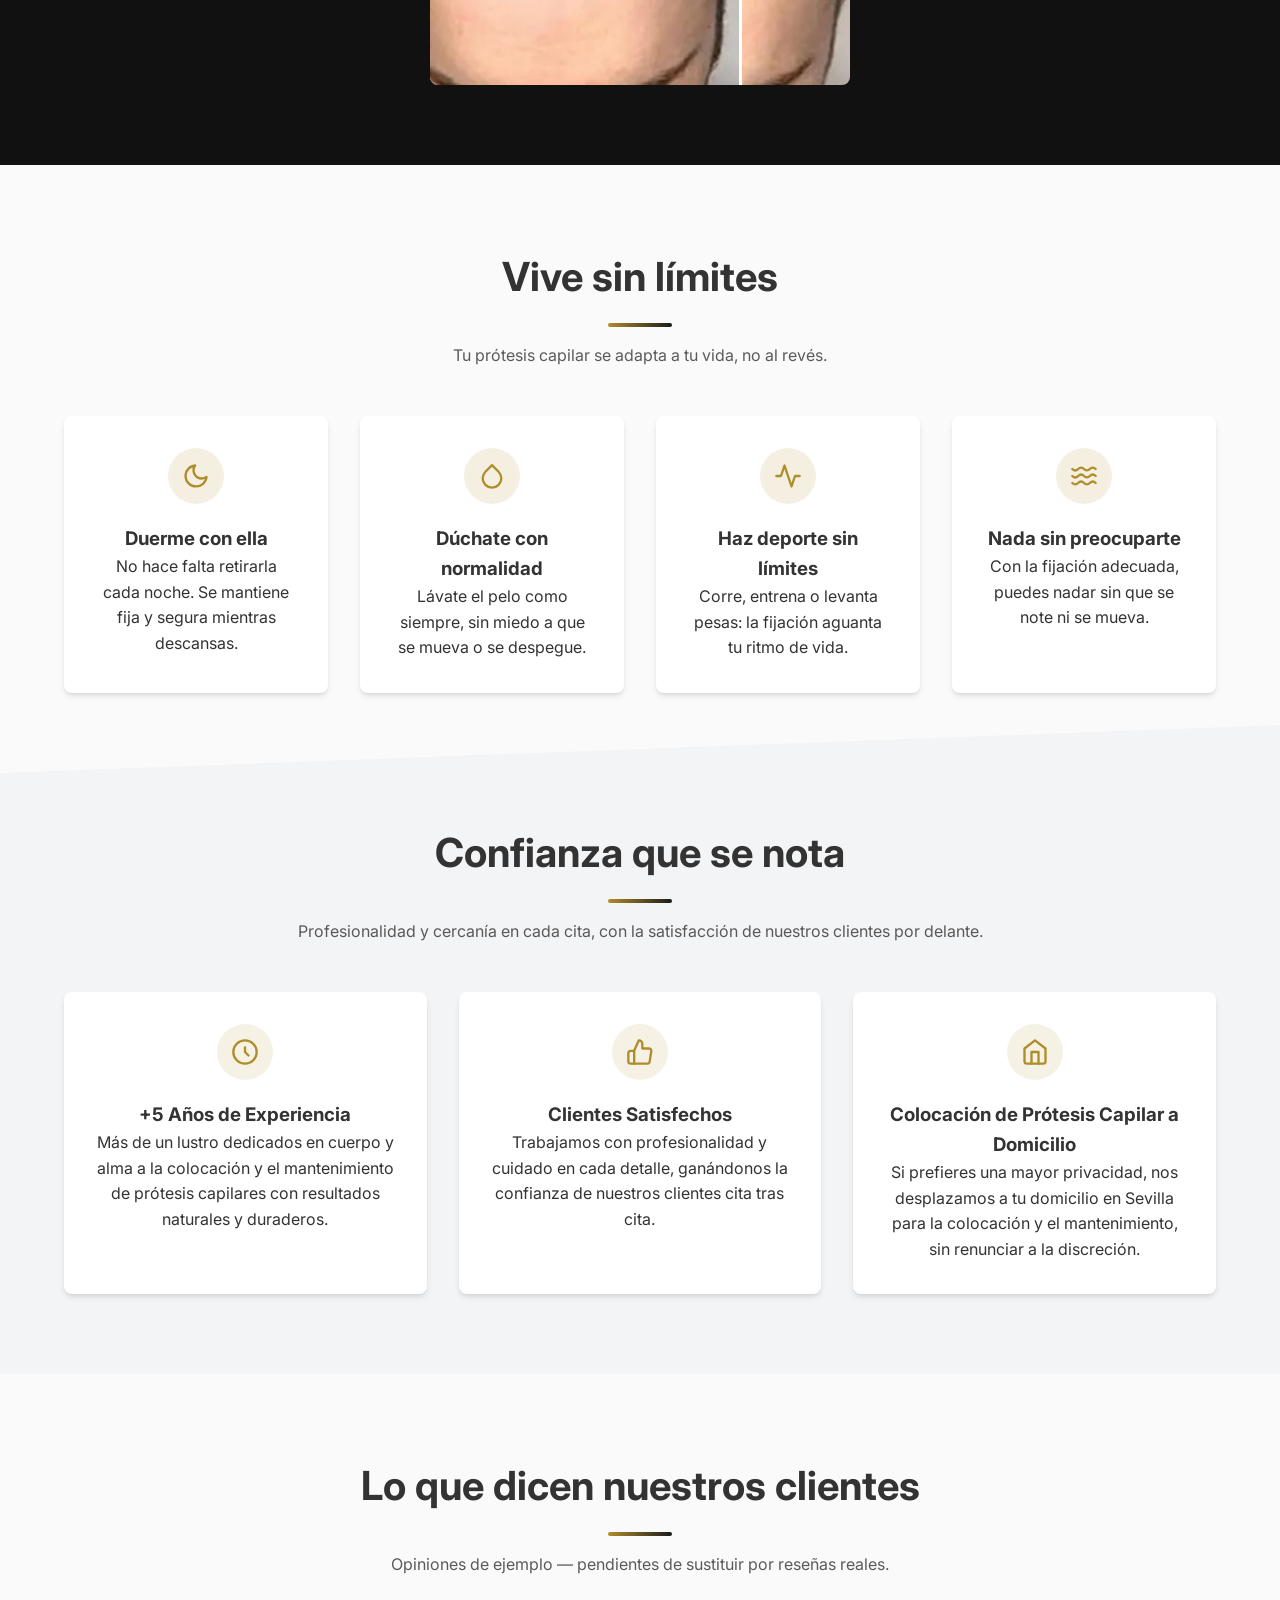
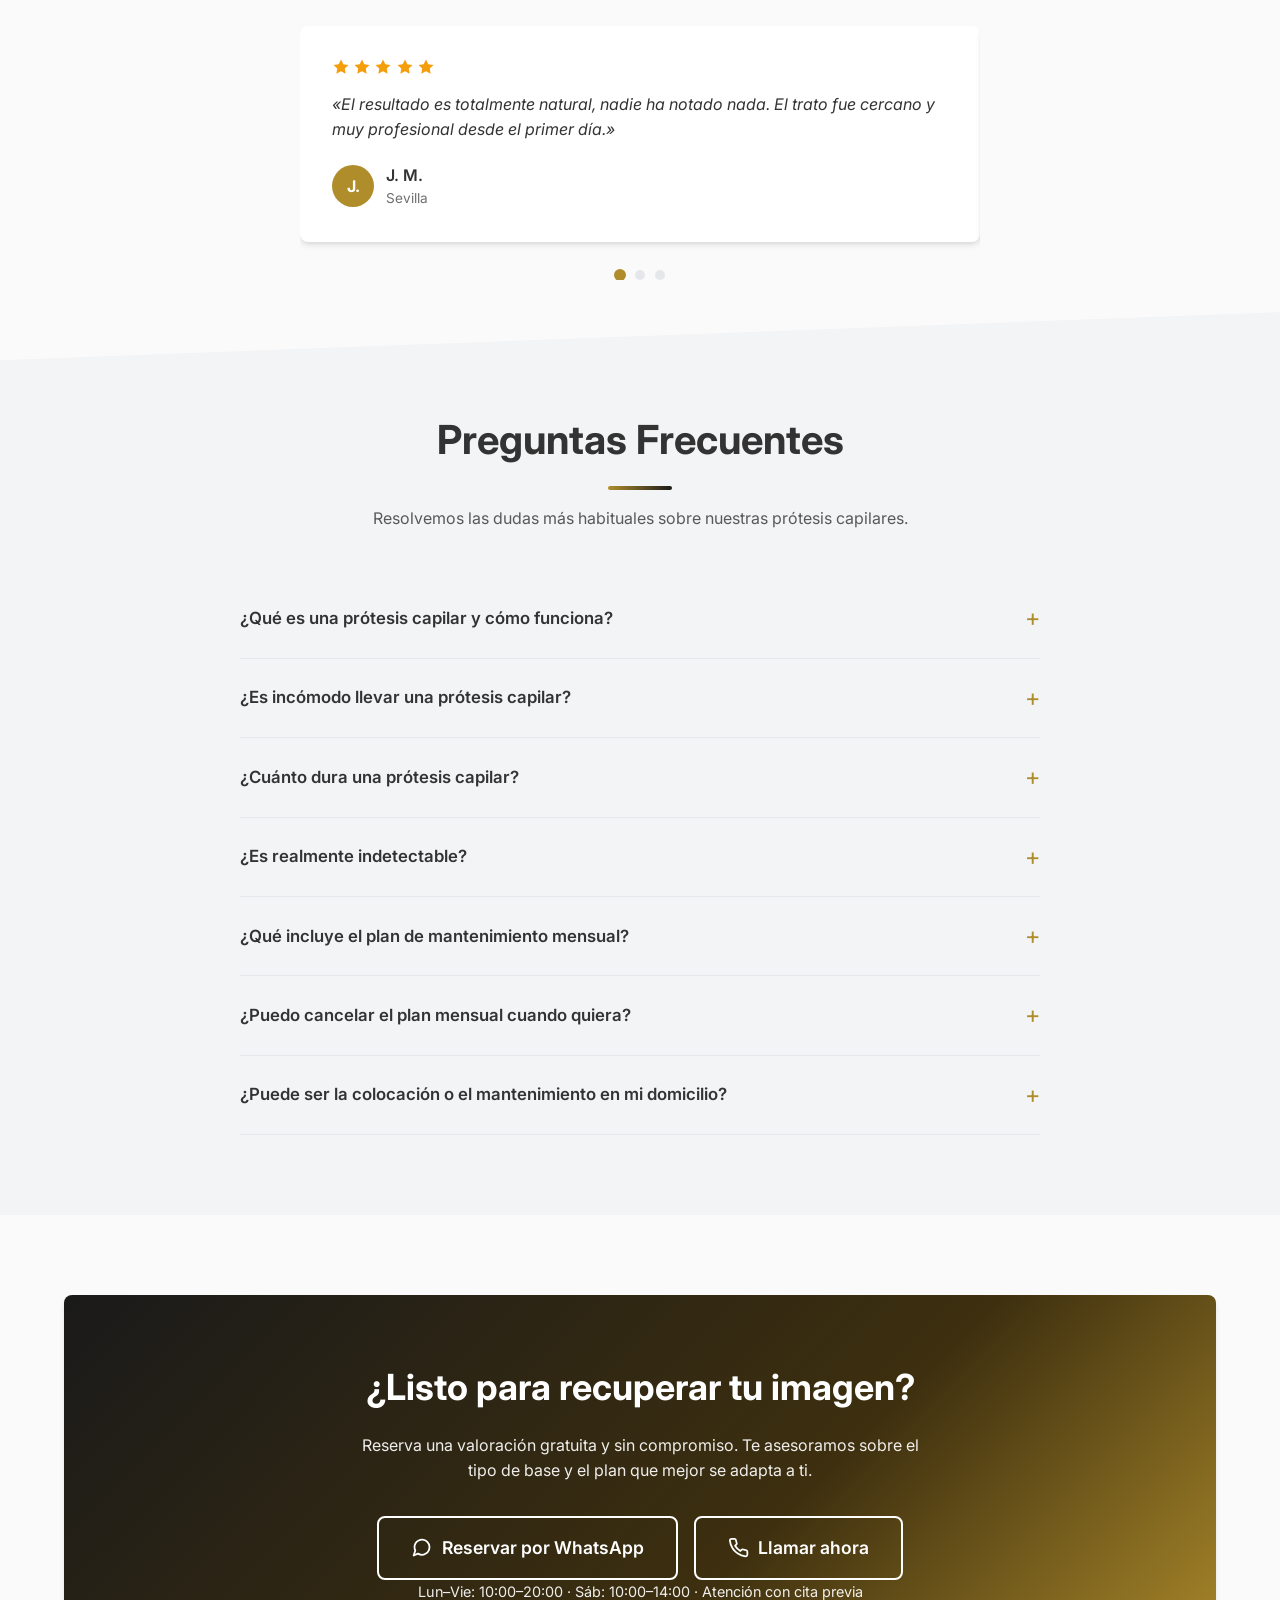
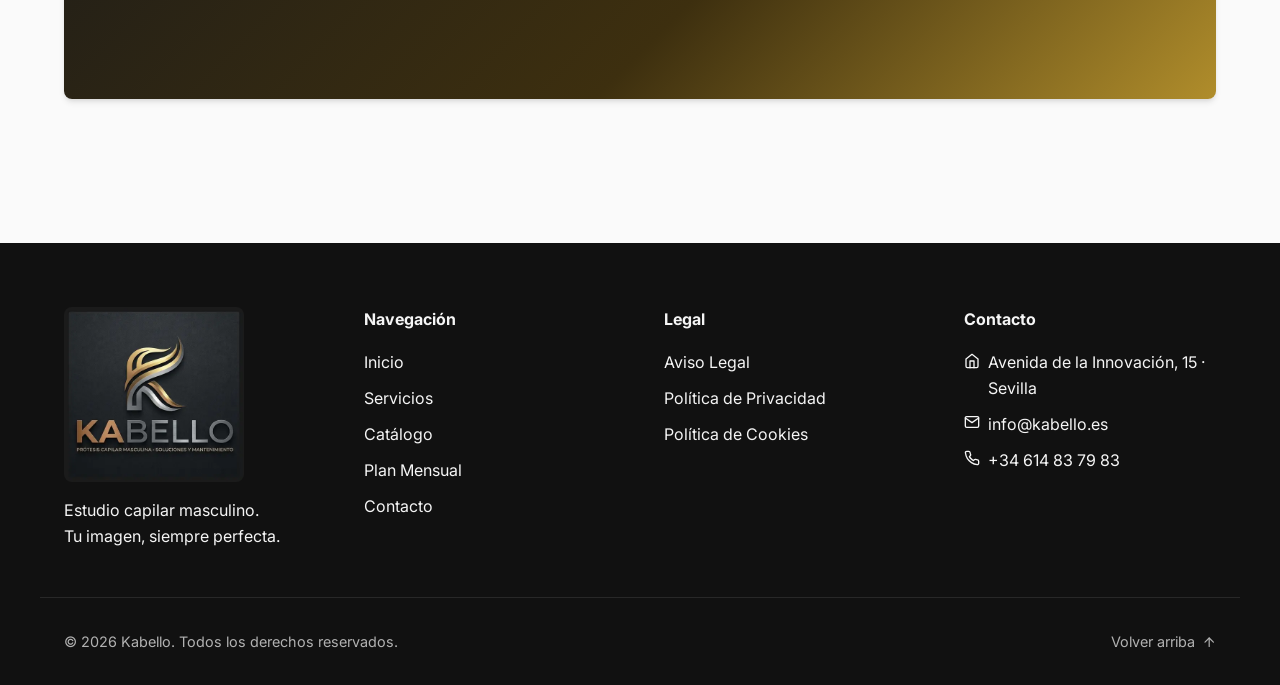
==== commit cd057546: "Reactivar seccion Resultados reales con fotos antes/despues del cliente - Sustituir placeholders rot" ====
--- a/kabello-web/index.html
+++ b/kabello-web/index.html
@@ -241,13 +241,11 @@
             </div>
         </section>
 
-        <!-- Sección "Resultados reales" deshabilitada temporalmente: pendiente de fotos reales antes/después -->
-        <!--
         <section id="resultados" class="section bg-dark text-light reveal">
             <div class="container">
                 <h2 class="section__title text-light">Resultados reales</h2>
-                <p class="section__subtitle text-light">Arrastra el control para ver la transformación.</p>
-                <div class="comparison-slider" id="comparisonSlider">
+                <p class="section__subtitle text-light">Antes y después: así de natural queda el resultado.</p>
+                <div class="comparison-slider comparison-slider--portrait" id="comparisonSlider">
                     <div class="comparison-slider__image comparison-slider__image--after">
                         <img src="assets/before-after/after.webp" alt="Resultado final de prótesis capilar masculina en Sevilla" loading="lazy">
                     </div>
@@ -261,7 +259,6 @@
                 </div>
             </div>
         </section>
-        -->
 
         <section id="estilo-de-vida" class="section reveal">
             <div class="container">
--- a/kabello-web/css/styles.css
+++ b/kabello-web/css/styles.css
@@ -157,6 +157,7 @@
 .pricing-card:hover { transform: translateY(-6px); box-shadow: 0 12px 24px -8px rgba(0, 0, 0, 0.15); }
 .pricing-card--featured { border: 2px solid var(--color-accent); box-shadow: 0 12px 24px -8px rgba(176, 141, 43, 0.3); }
 .badge { position: absolute; top: -14px; left: 50%; transform: translateX(-50%); background: var(--color-accent); color: white; padding: 0.35rem 1.1rem; border-radius: 20px; font-size: 0.85rem; font-weight: 600; text-align: center; max-width: calc(100% - 2rem); box-shadow: 0 4px 8px -2px rgba(176, 141, 43, 0.5); }
+.pricing-card .badge + h3 { margin-top: 2.25rem; }
 .pricing-card__price { font-size: 2.5rem; font-weight: 700; margin: 1rem 0; }
 .pricing-card__price span { font-size: 1rem; font-weight: 400; opacity: 0.7; }
 .pricing-card__list { text-align: left; margin: 1.5rem 0; }
@@ -182,6 +183,7 @@
 .testimonial-dot.active { background: var(--color-accent); transform: scale(1.2); }
 
 .comparison-slider { position: relative; width: 100%; max-width: 800px; margin: 0 auto; aspect-ratio: 16/9; overflow: hidden; border-radius: var(--radius); cursor: col-resize; }
+.comparison-slider--portrait { max-width: 420px; aspect-ratio: 4/5; }
 .comparison-slider__image { position: absolute; top: 0; left: 0; width: 100%; height: 100%; }
 .comparison-slider__image img { width: 100%; height: 100%; object-fit: cover; }
 .comparison-slider__image--before { width: 50%; border-right: 2px solid white; z-index: 2; overflow: hidden; }
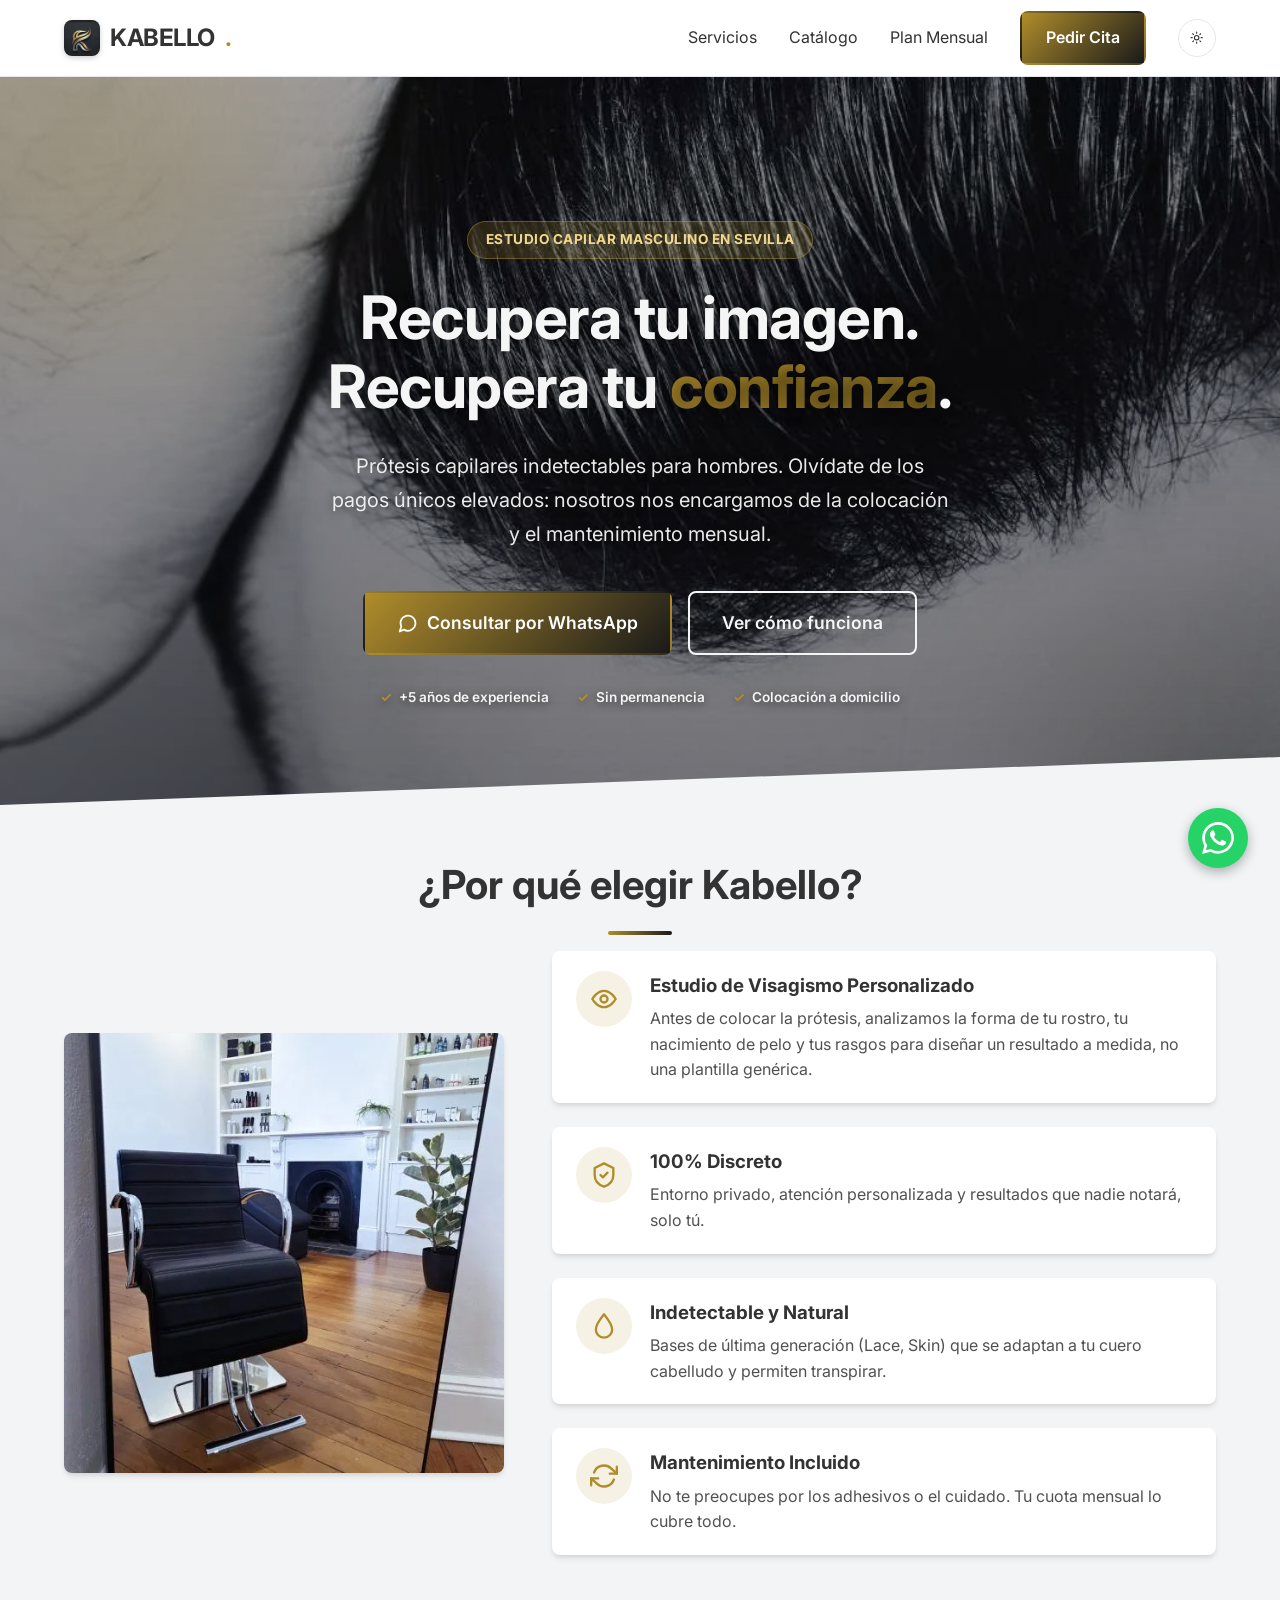
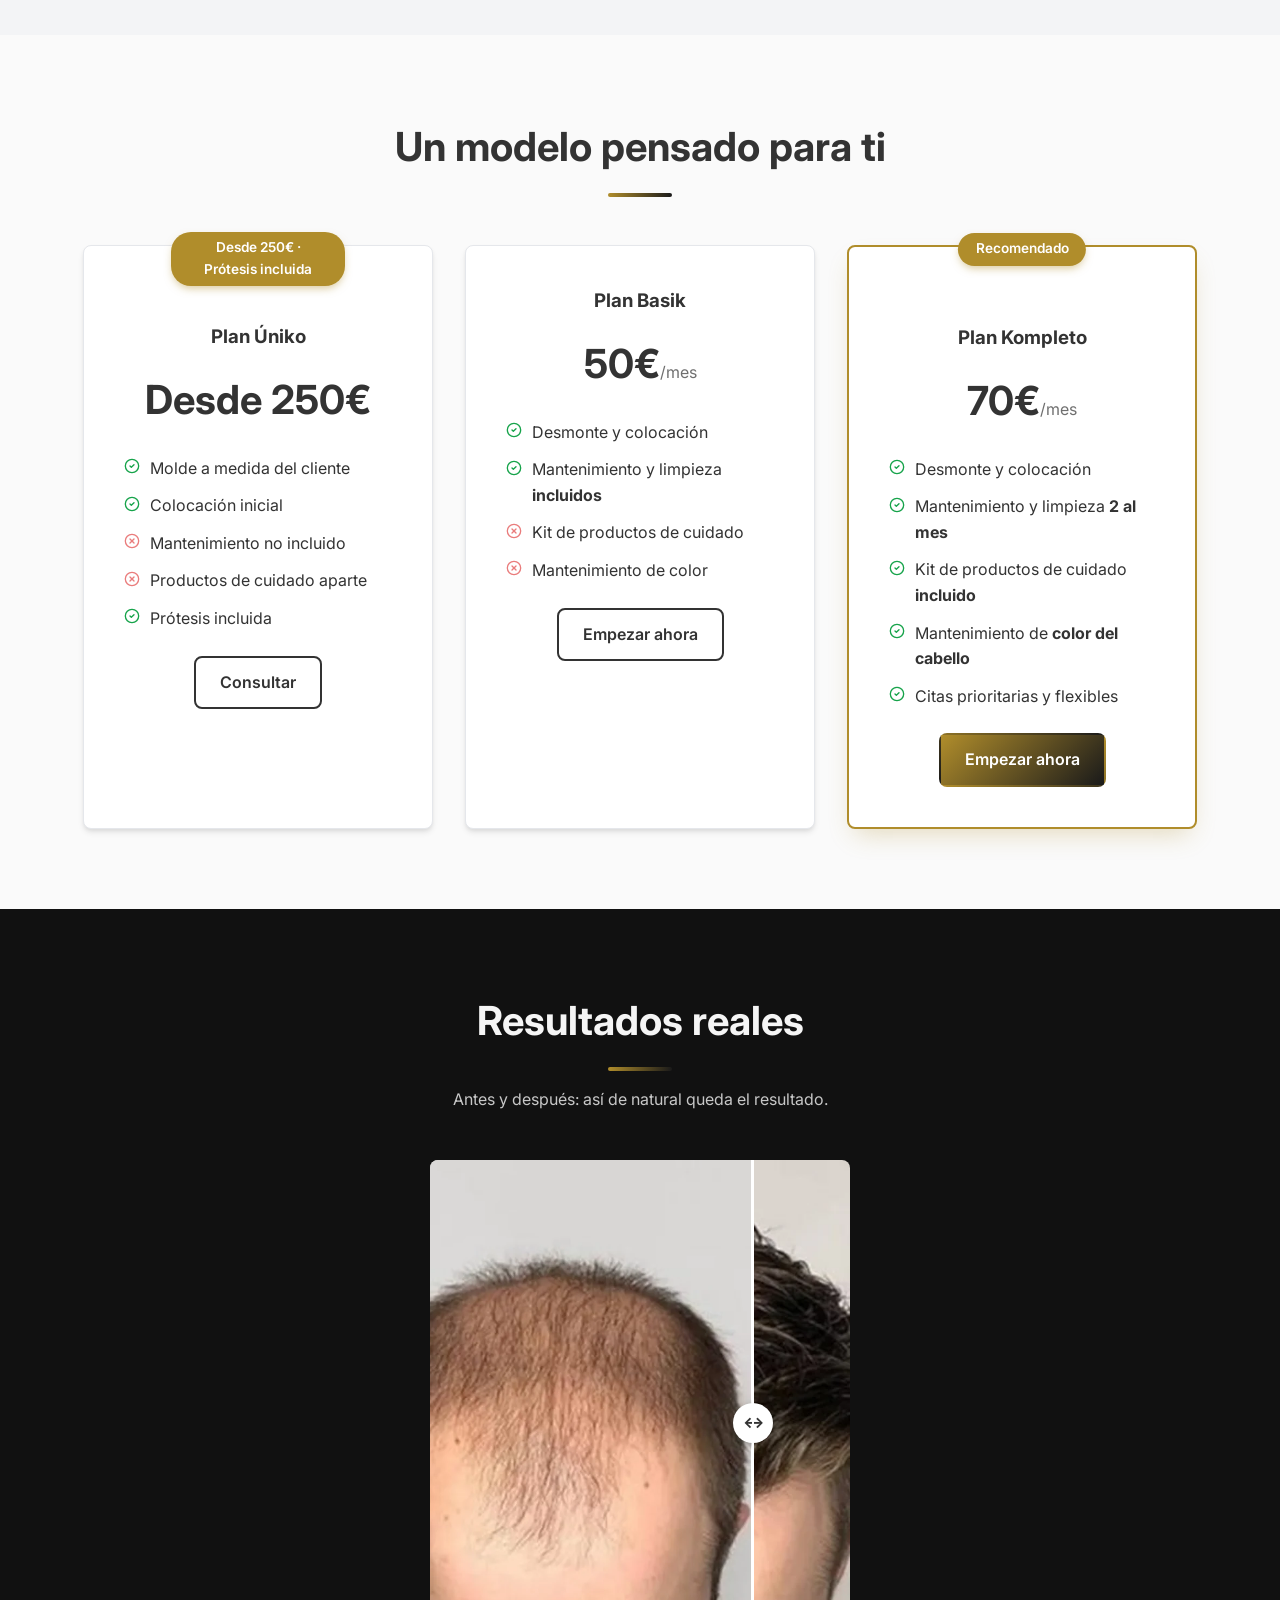
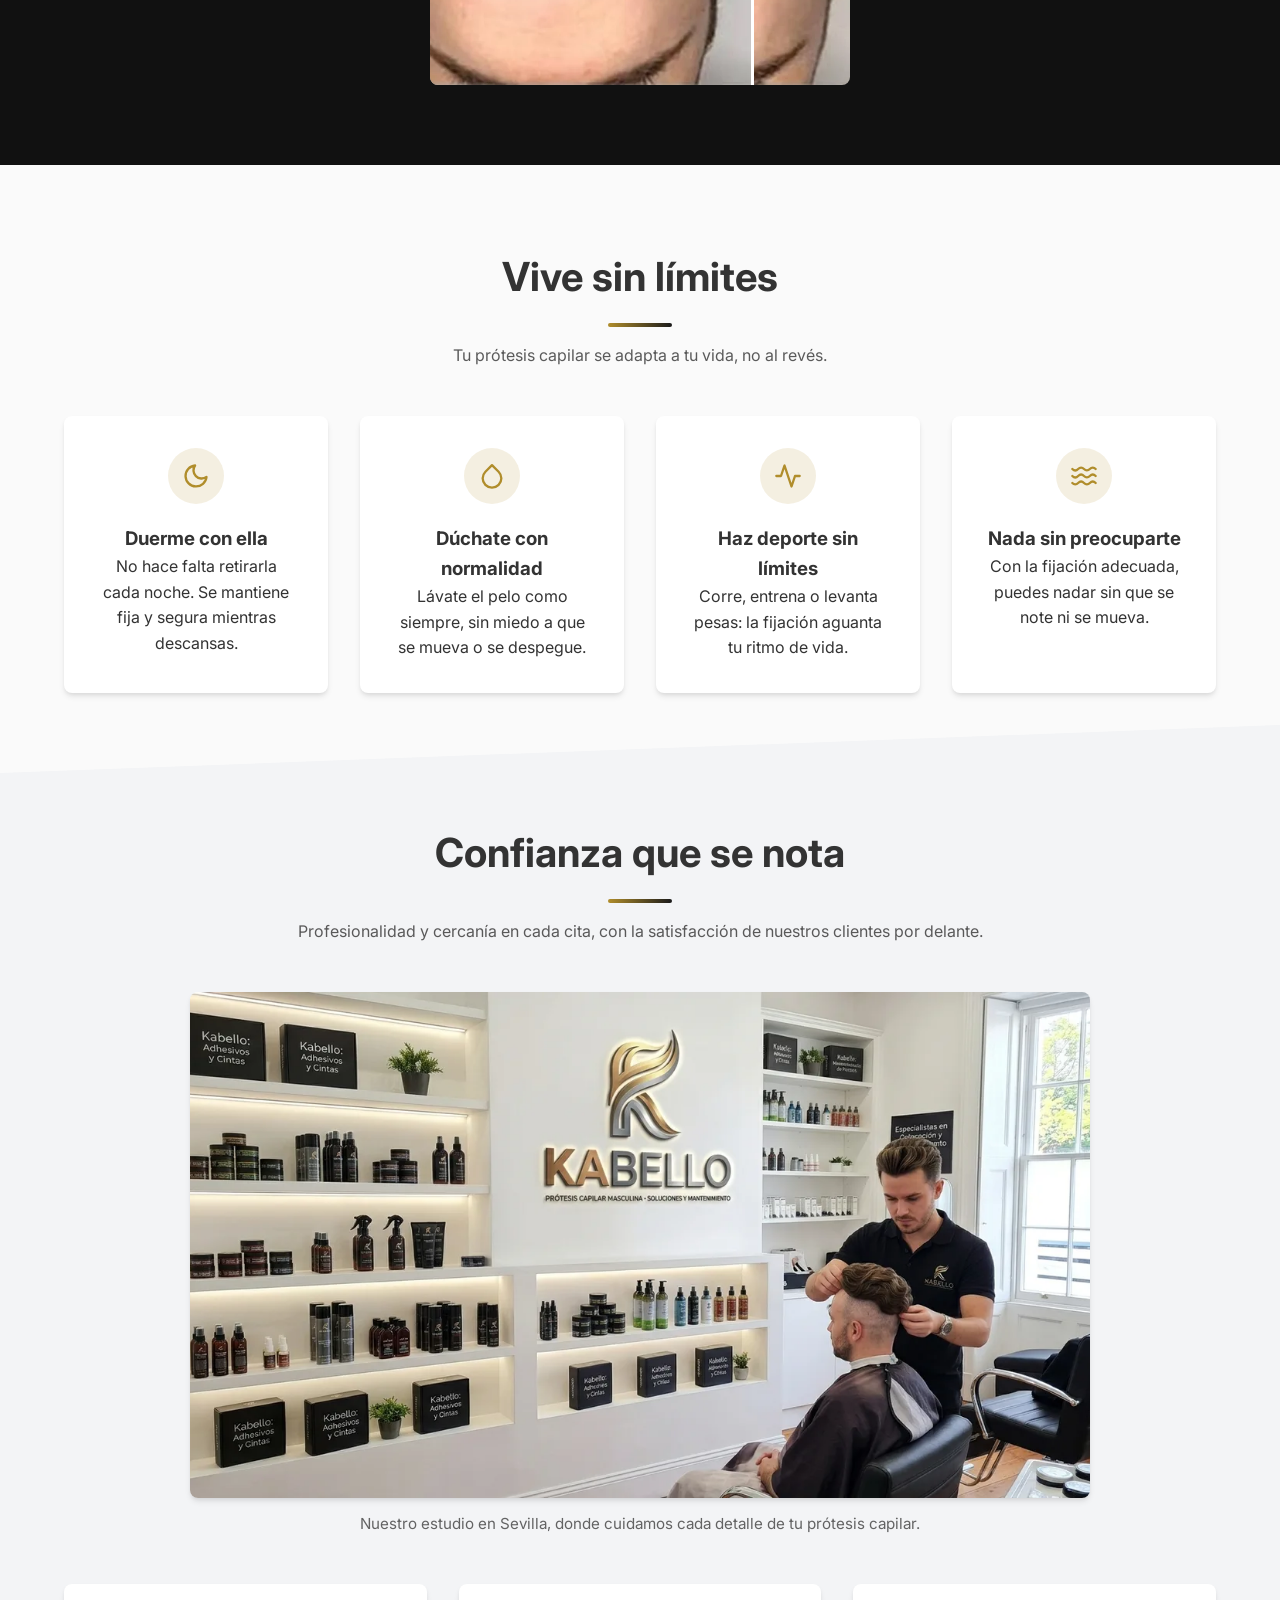
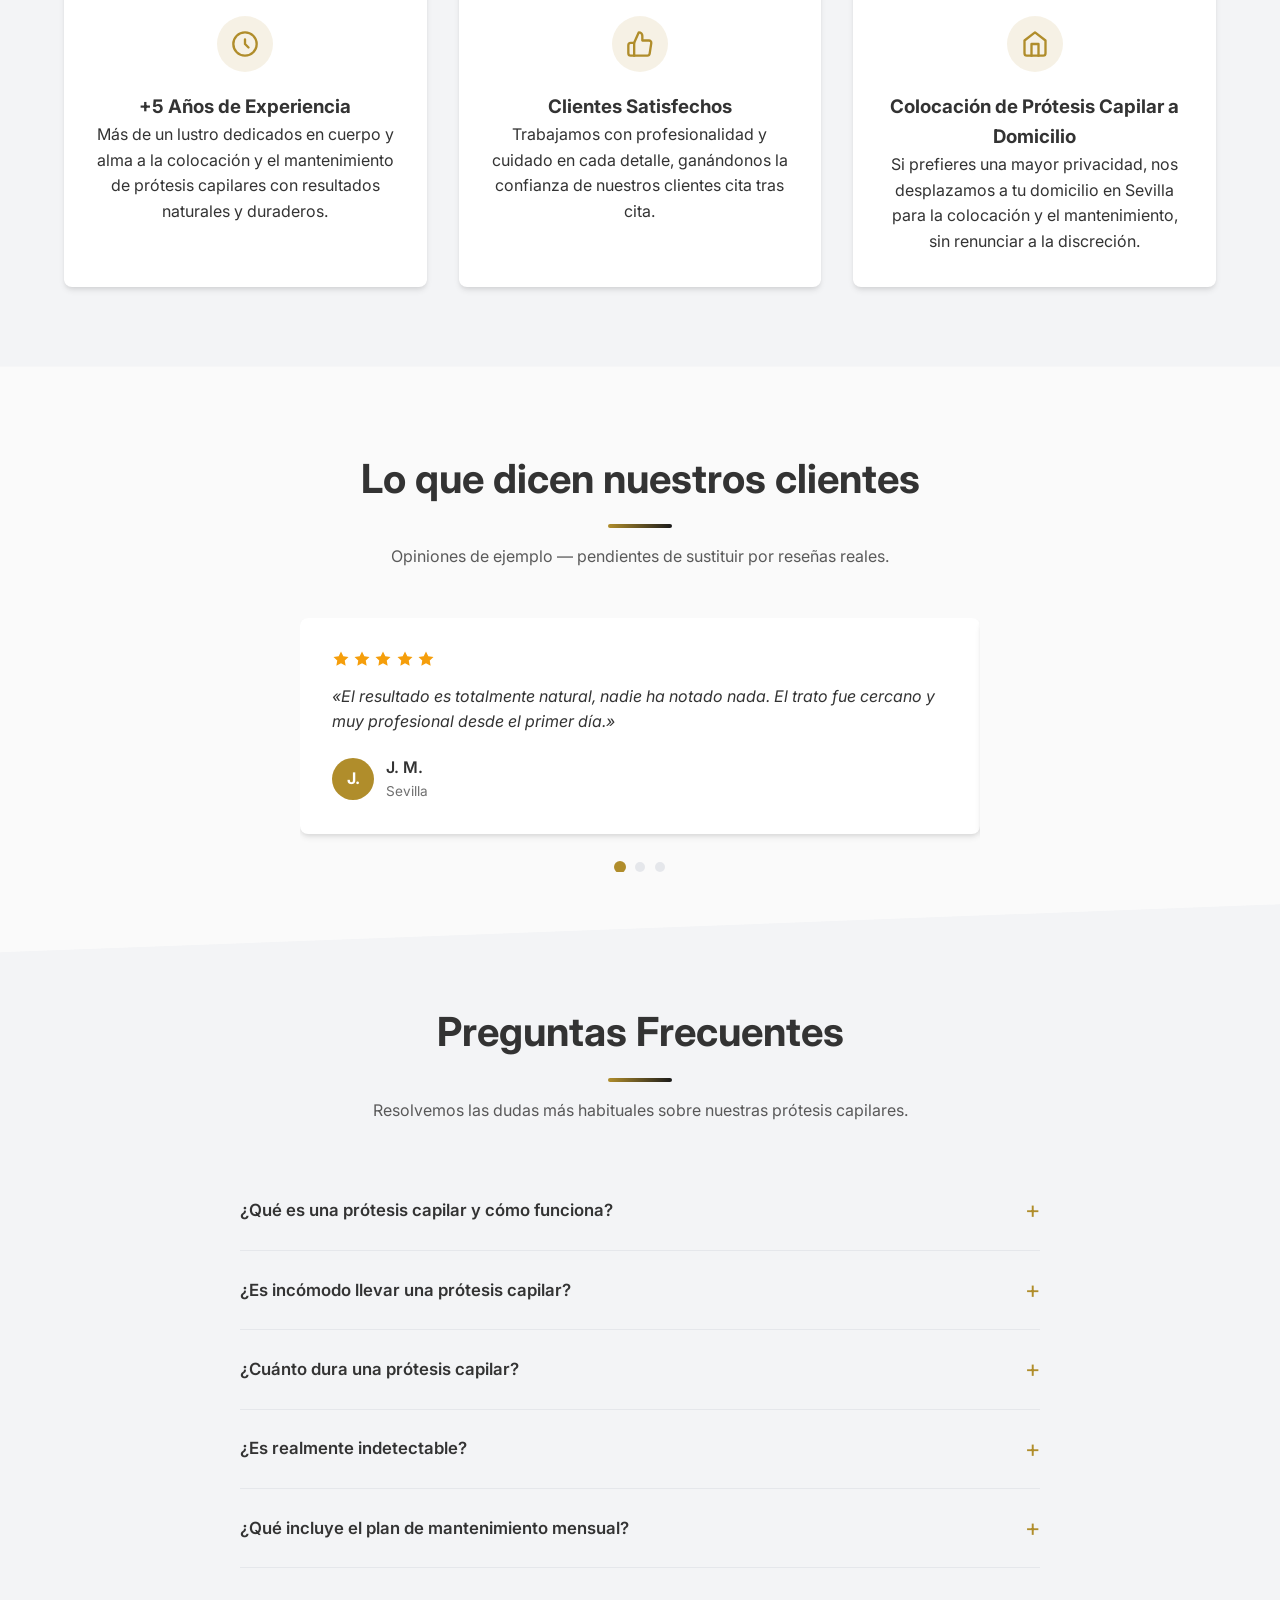
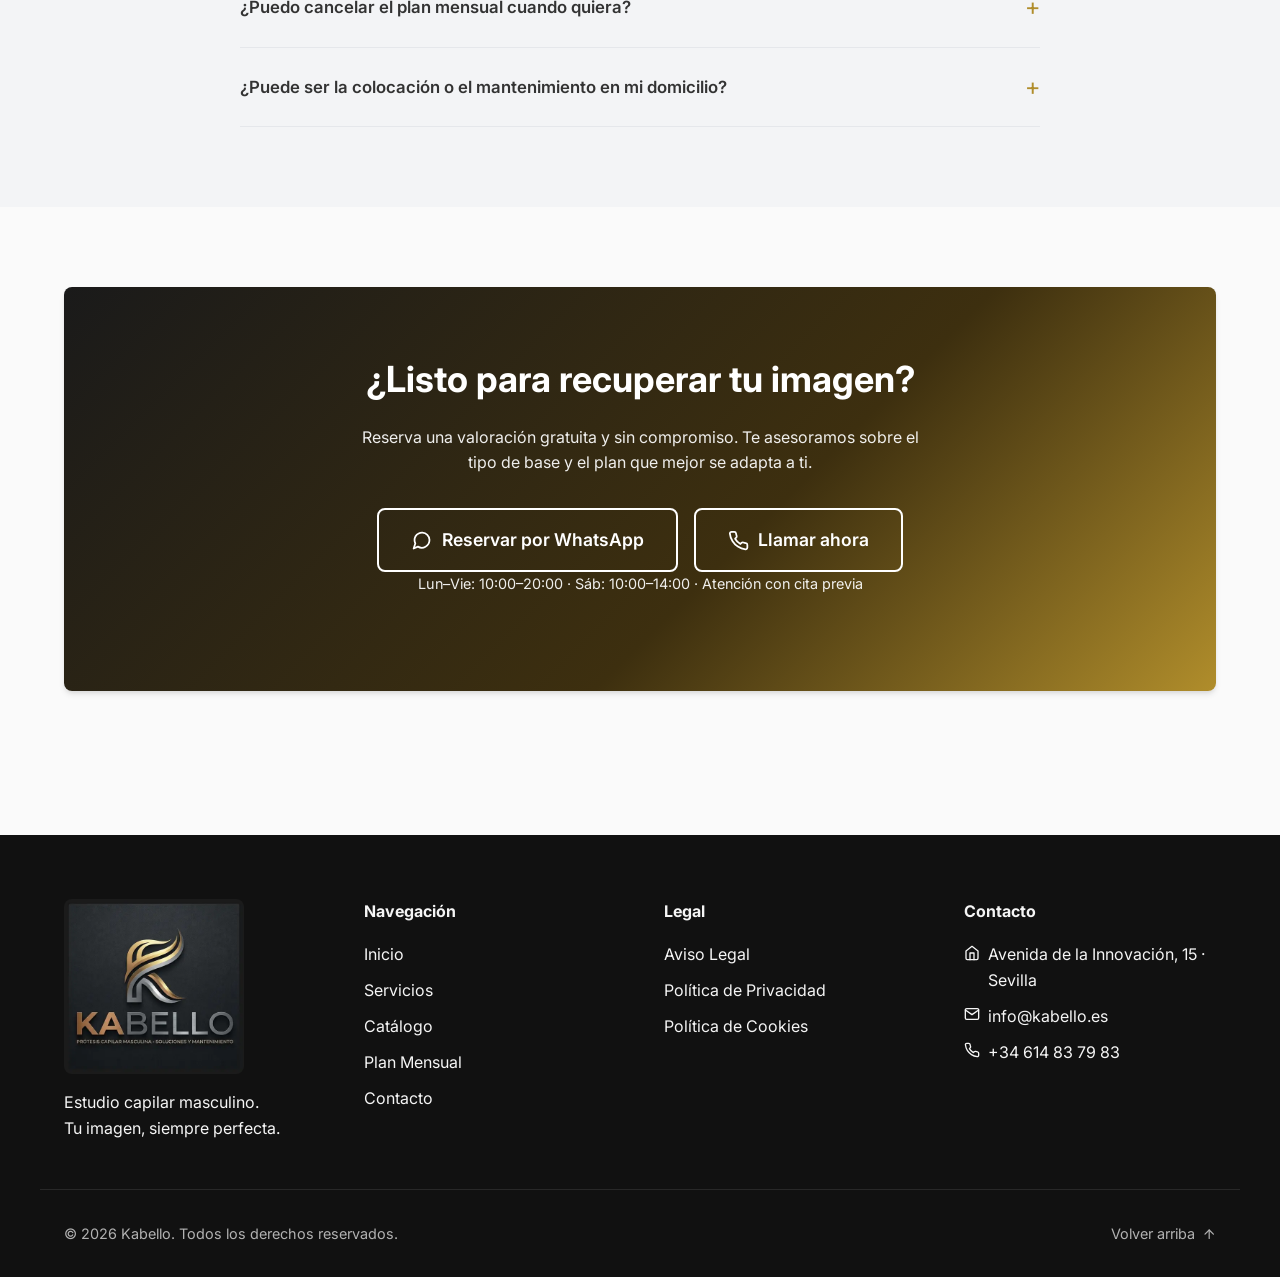
==== commit 5930c97a: "Añadir foto real del estudio en sección Confianza de index.html" ====
--- a/kabello-web/index.html
+++ b/kabello-web/index.html
@@ -301,6 +301,10 @@
             <div class="container">
                 <h2 class="section__title">Confianza que se nota</h2>
                 <p class="section__subtitle">Profesionalidad y cercanía en cada cita, con la satisfacción de nuestros clientes por delante.</p>
+                <figure class="studio-photo">
+                    <img src="assets/estudio-sevilla.webp" alt="Especialista de Kabello colocando una prótesis capilar en el estudio de Sevilla" loading="lazy" width="1200" height="655">
+                    <figcaption class="studio-photo__caption">Nuestro estudio en Sevilla, donde cuidamos cada detalle de tu prótesis capilar.</figcaption>
+                </figure>
                 <div class="grid grid--3">
                     <article class="card">
                         <div class="icon-badge">
--- a/kabello-web/css/styles.css
+++ b/kabello-web/css/styles.css
@@ -133,6 +133,10 @@
     .feature-split { grid-template-columns: 1fr; }
     .feature-split__media img { max-width: 340px; margin: 0 auto; }
 }
+.studio-photo { max-width: 900px; margin: 0 auto 3rem; }
+.studio-photo img { width: 100%; aspect-ratio: 16 / 9; object-fit: cover; border-radius: var(--radius); box-shadow: var(--shadow); }
+.studio-photo__caption { text-align: center; margin-top: 0.85rem; opacity: 0.75; font-size: 0.95rem; }
+
 .card { background: var(--color-card-bg); padding: 2rem; border-radius: var(--radius); box-shadow: var(--shadow); text-align: center; transition: transform 0.3s ease, box-shadow 0.3s ease; }
 .card:hover { transform: translateY(-6px); box-shadow: 0 12px 24px -8px rgba(0, 0, 0, 0.15); }
 .card--large { text-align: left; }
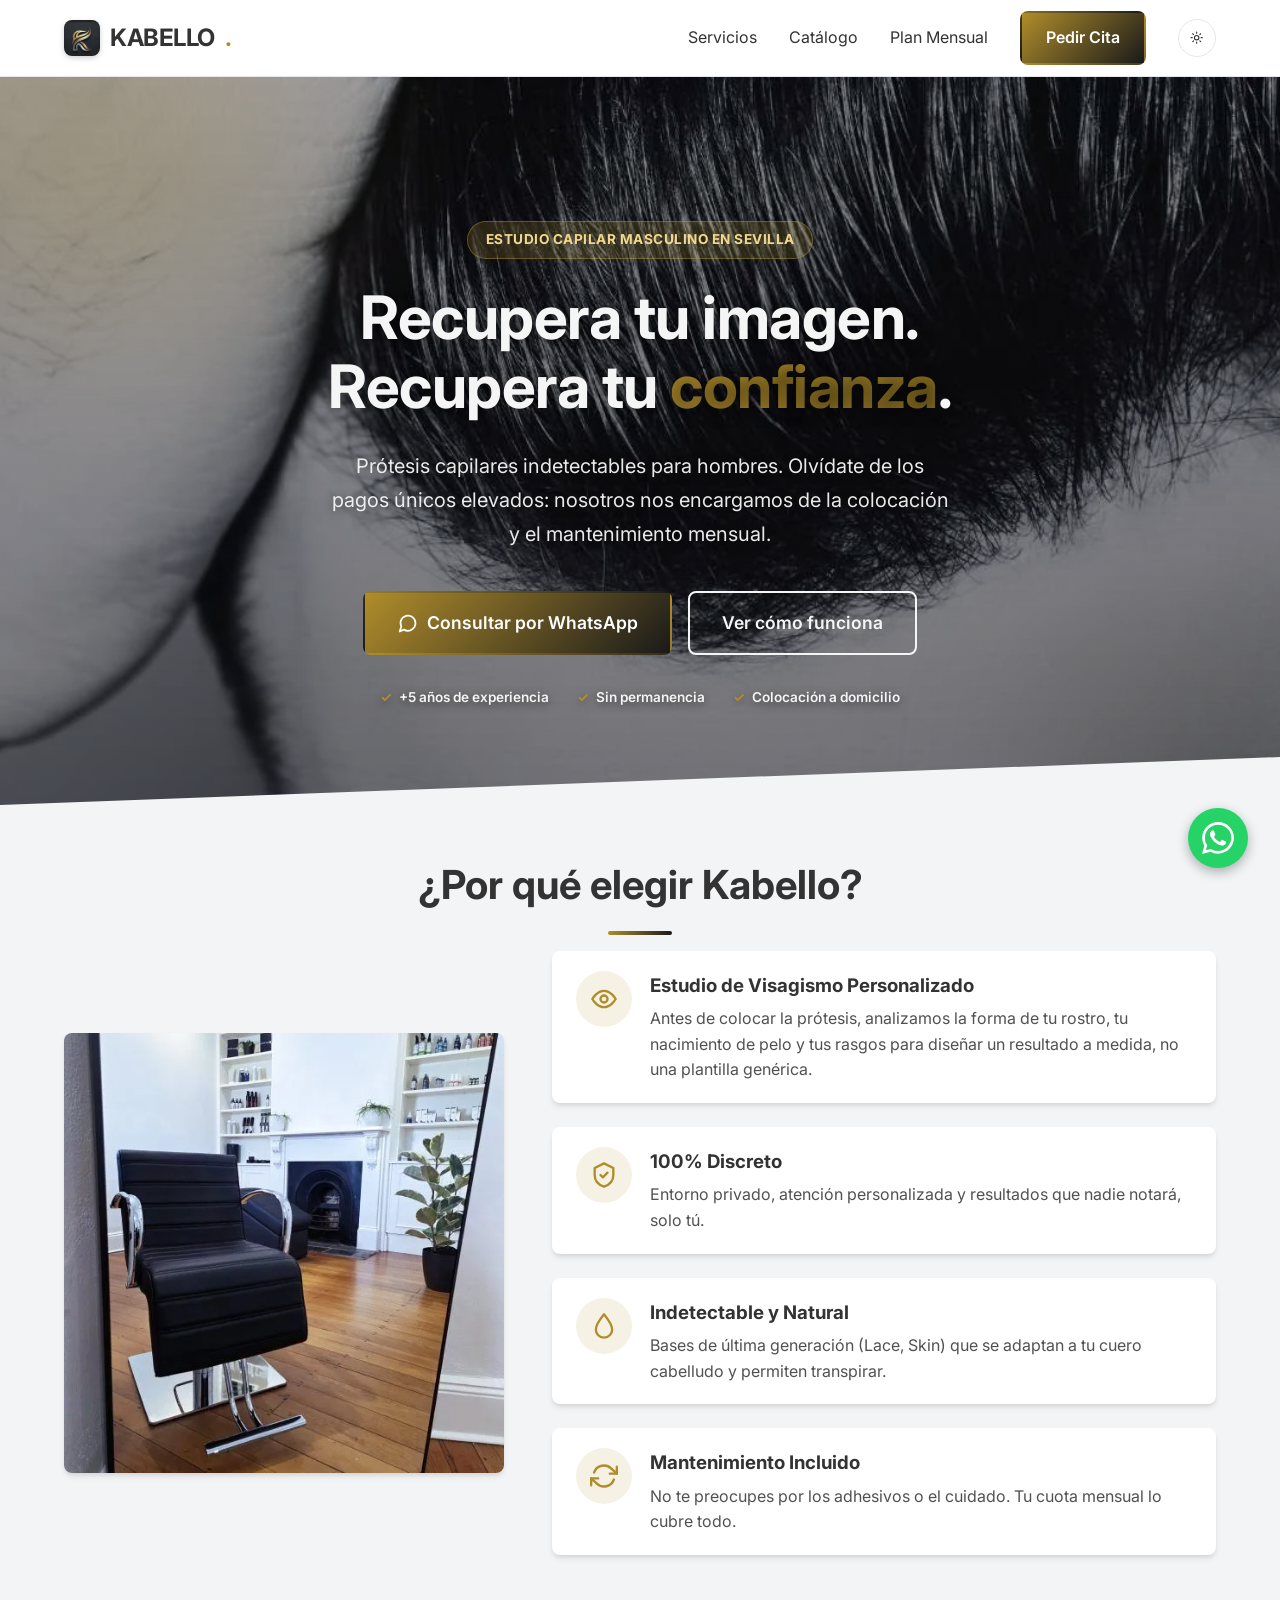
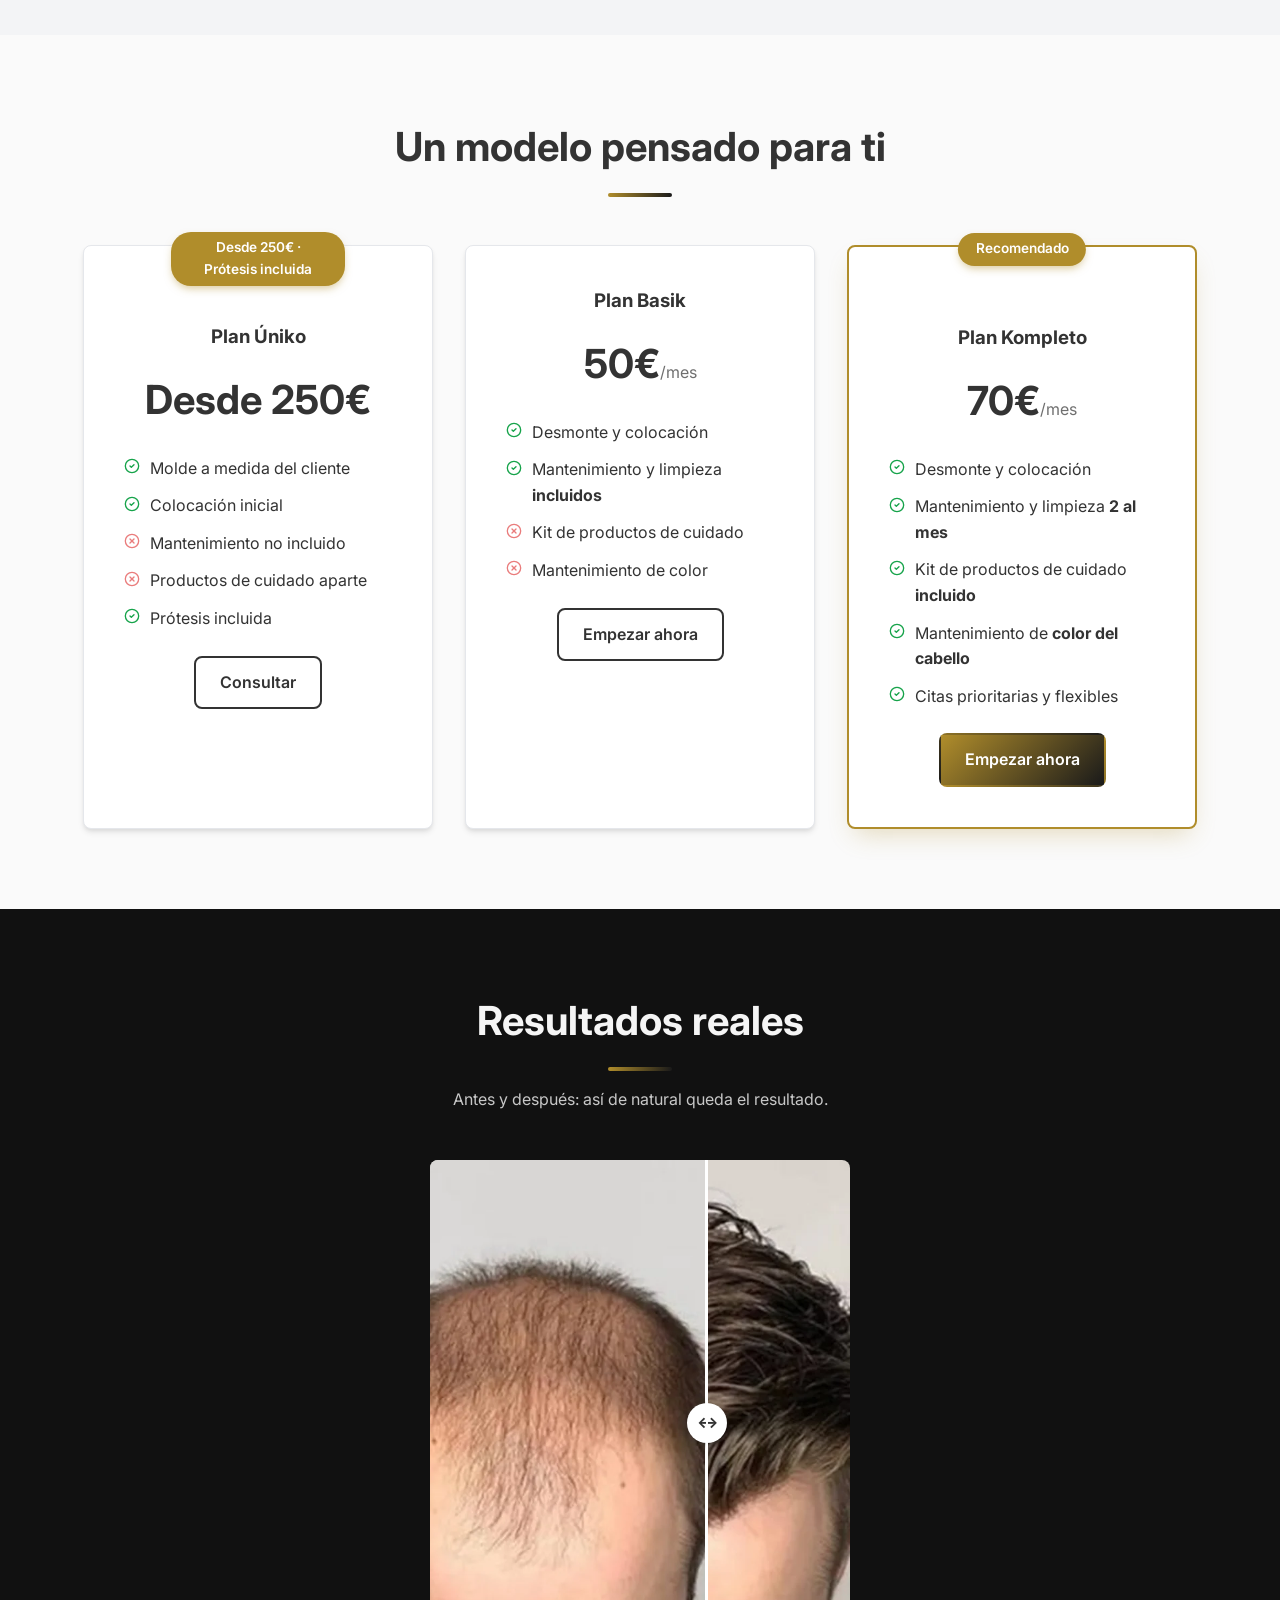
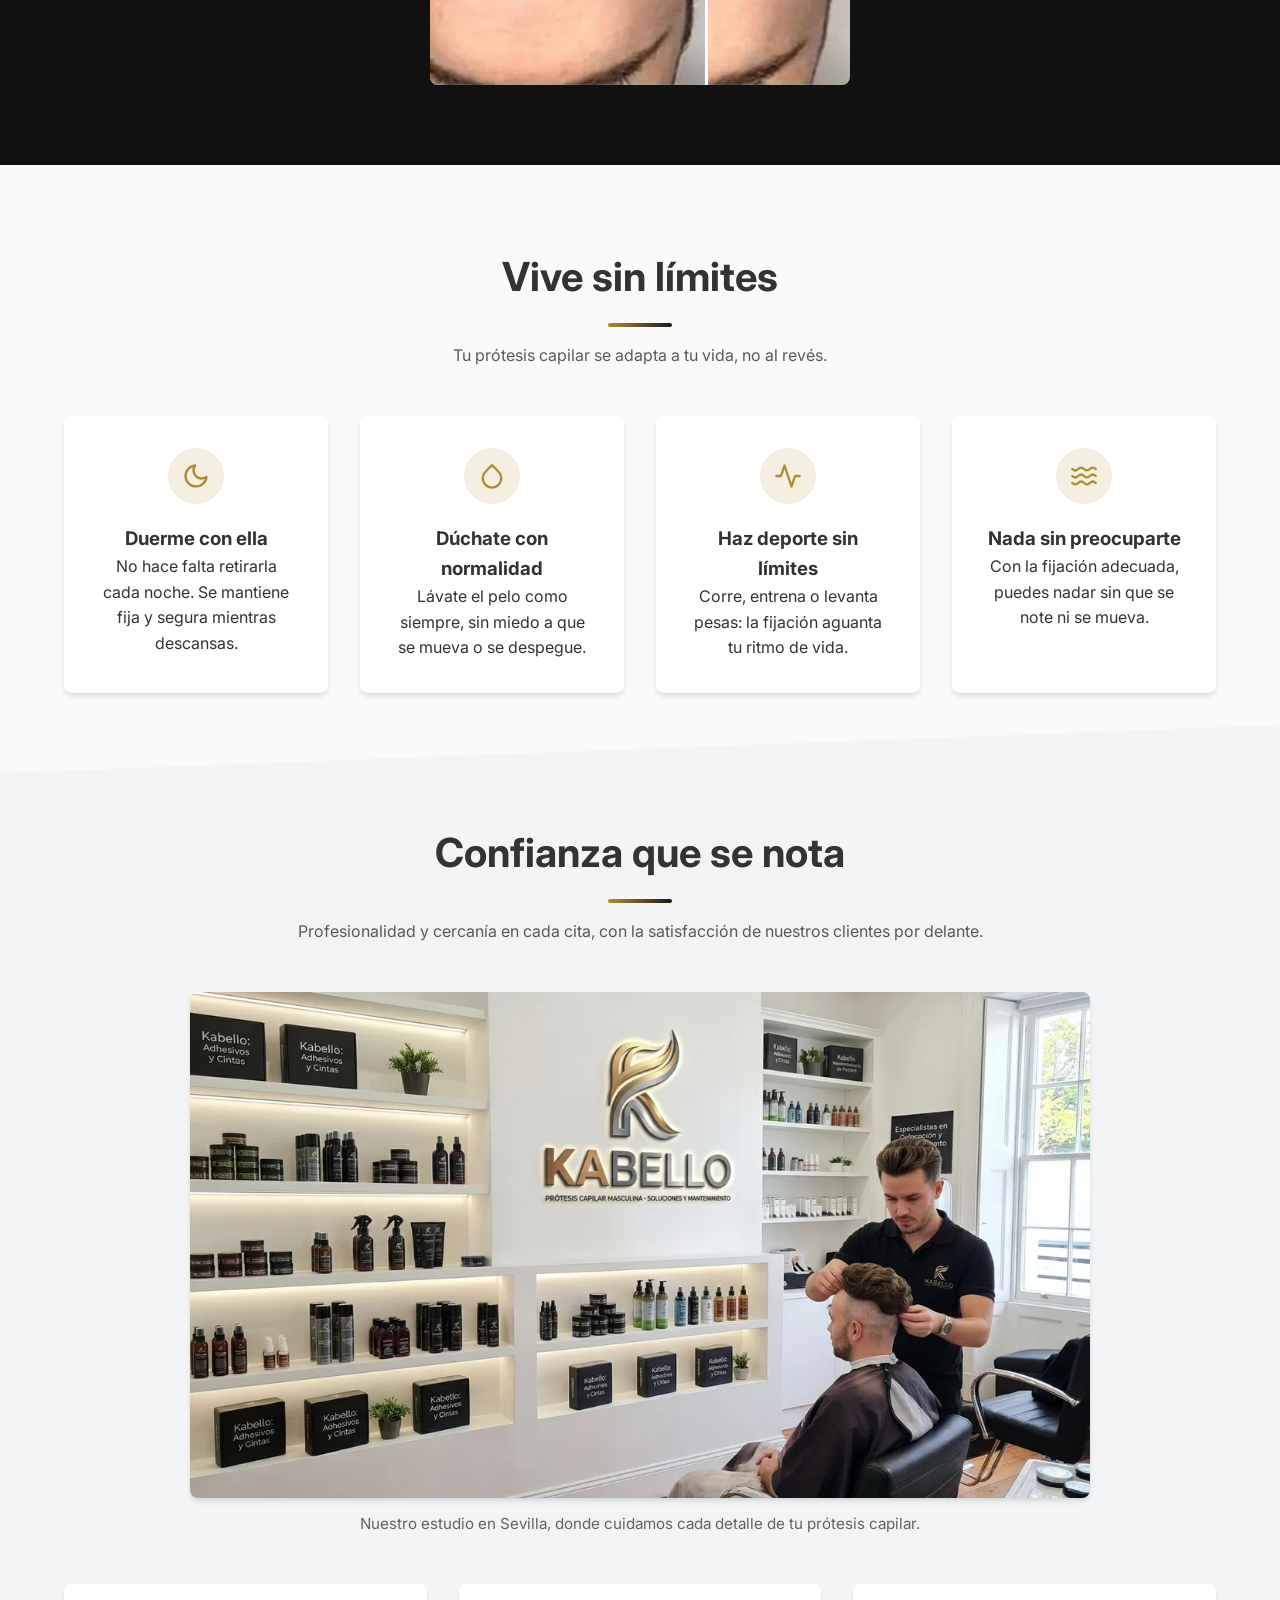
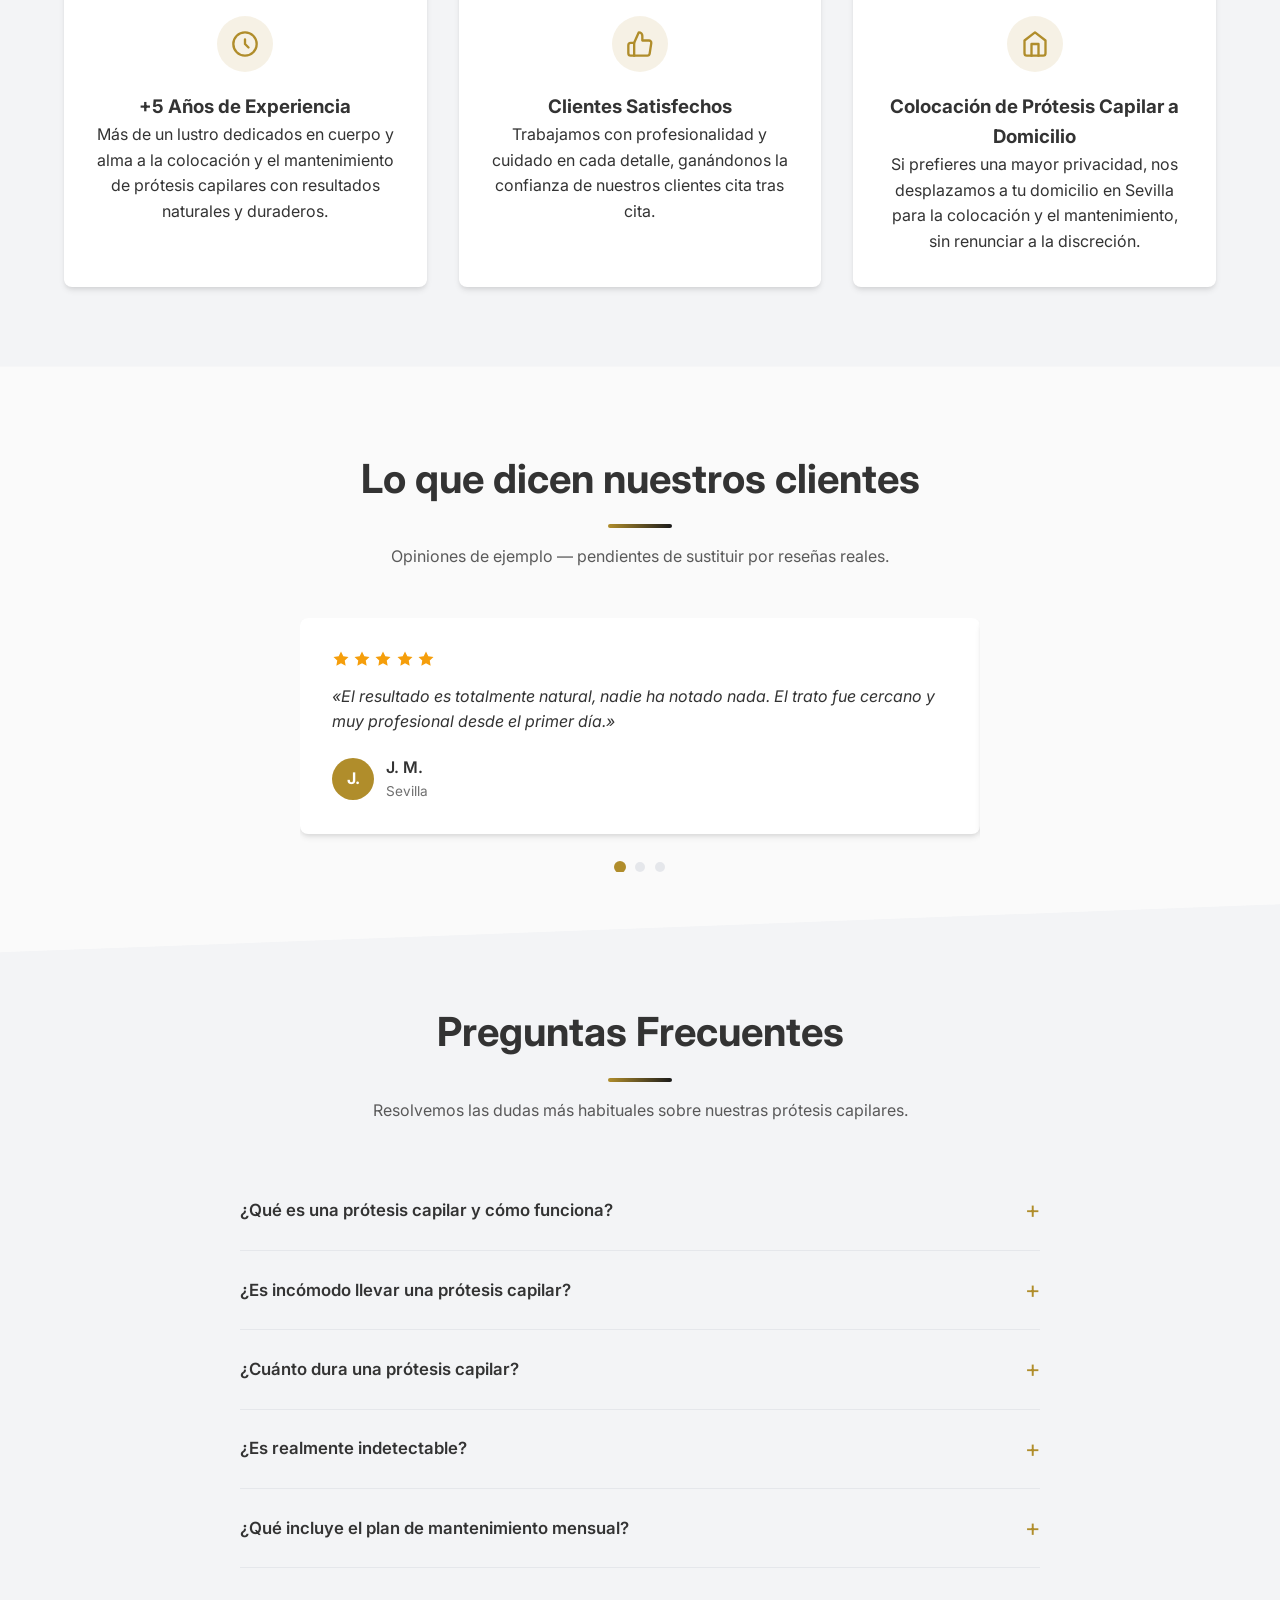
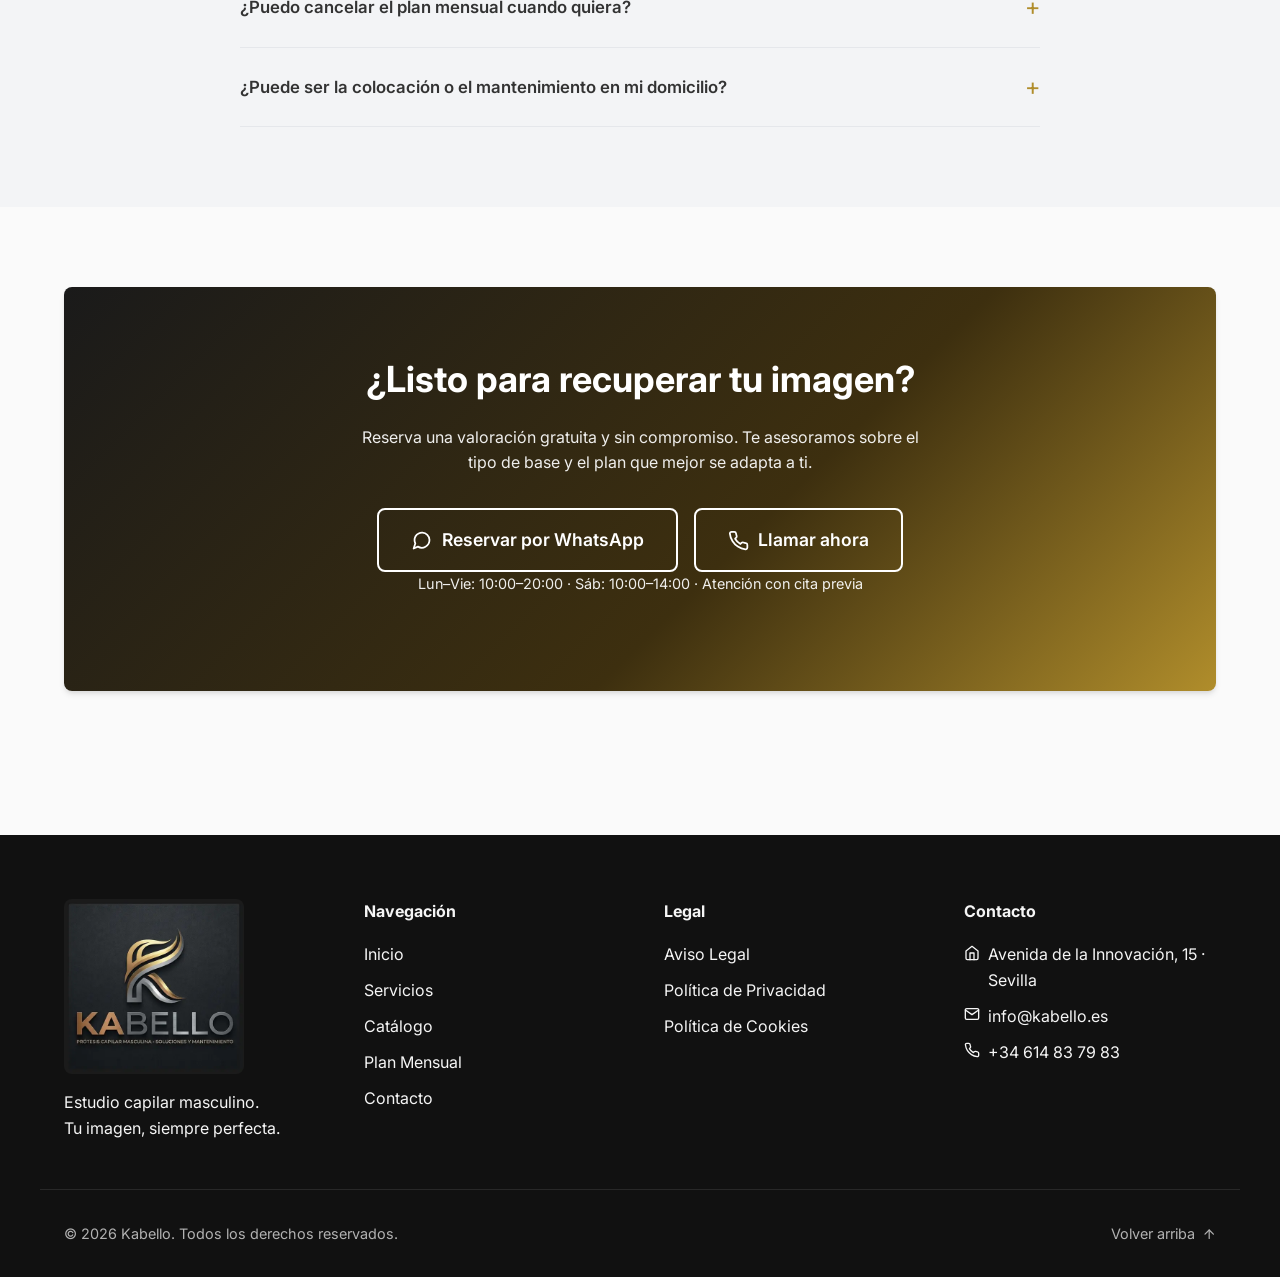
==== commit 320b739d: "Update telephone number and WhatsApp link" ====
--- a/kabello-web/index.html
+++ b/kabello-web/index.html
@@ -31,7 +31,7 @@
         "name": "Kabello",
         "image": "https://kabello.es/assets/og-image.webp",
         "url": "https://kabello.es",
-        "telephone": "+34614837983",
+        "telephone": "+34600000000",
         "email": "info@kabello.es",
         "priceRange": "€€",
         "areaServed": "Sevilla",
@@ -438,7 +438,7 @@
                     <h2>¿Listo para recuperar tu imagen?</h2>
                     <p>Reserva una valoración gratuita y sin compromiso. Te asesoramos sobre el tipo de base y el plan que mejor se adapta a ti.</p>
                     <div class="hero__actions">
-                        <a href="https://wa.me/34614837983?text=Hola%20Kabello,%20quiero%20reservar%20una%20valoración" class="btn btn--outline btn--large" target="_blank" rel="noopener">
+                        <a href="https://wa.me/34600000000?text=Hola%20Kabello,%20quiero%20reservar%20una%20valoración" class="btn btn--outline btn--large" target="_blank" rel="noopener">
                             <svg class="icon" viewBox="0 0 24 24" fill="none" stroke="currentColor" stroke-width="2" stroke-linecap="round" stroke-linejoin="round" aria-hidden="true"><path d="M21 11.5a8.38 8.38 0 0 1-4.5 7.5 8.5 8.5 0 0 1-8.6-.1L3 21l1.9-5.7a8.38 8.38 0 0 1-.9-3.8 8.5 8.5 0 0 1 4.7-7.6 8.38 8.38 0 0 1 3.8-.9h.5a8.48 8.48 0 0 1 8 8v.5z"/></svg>
                             Reservar por WhatsApp
                         </a>
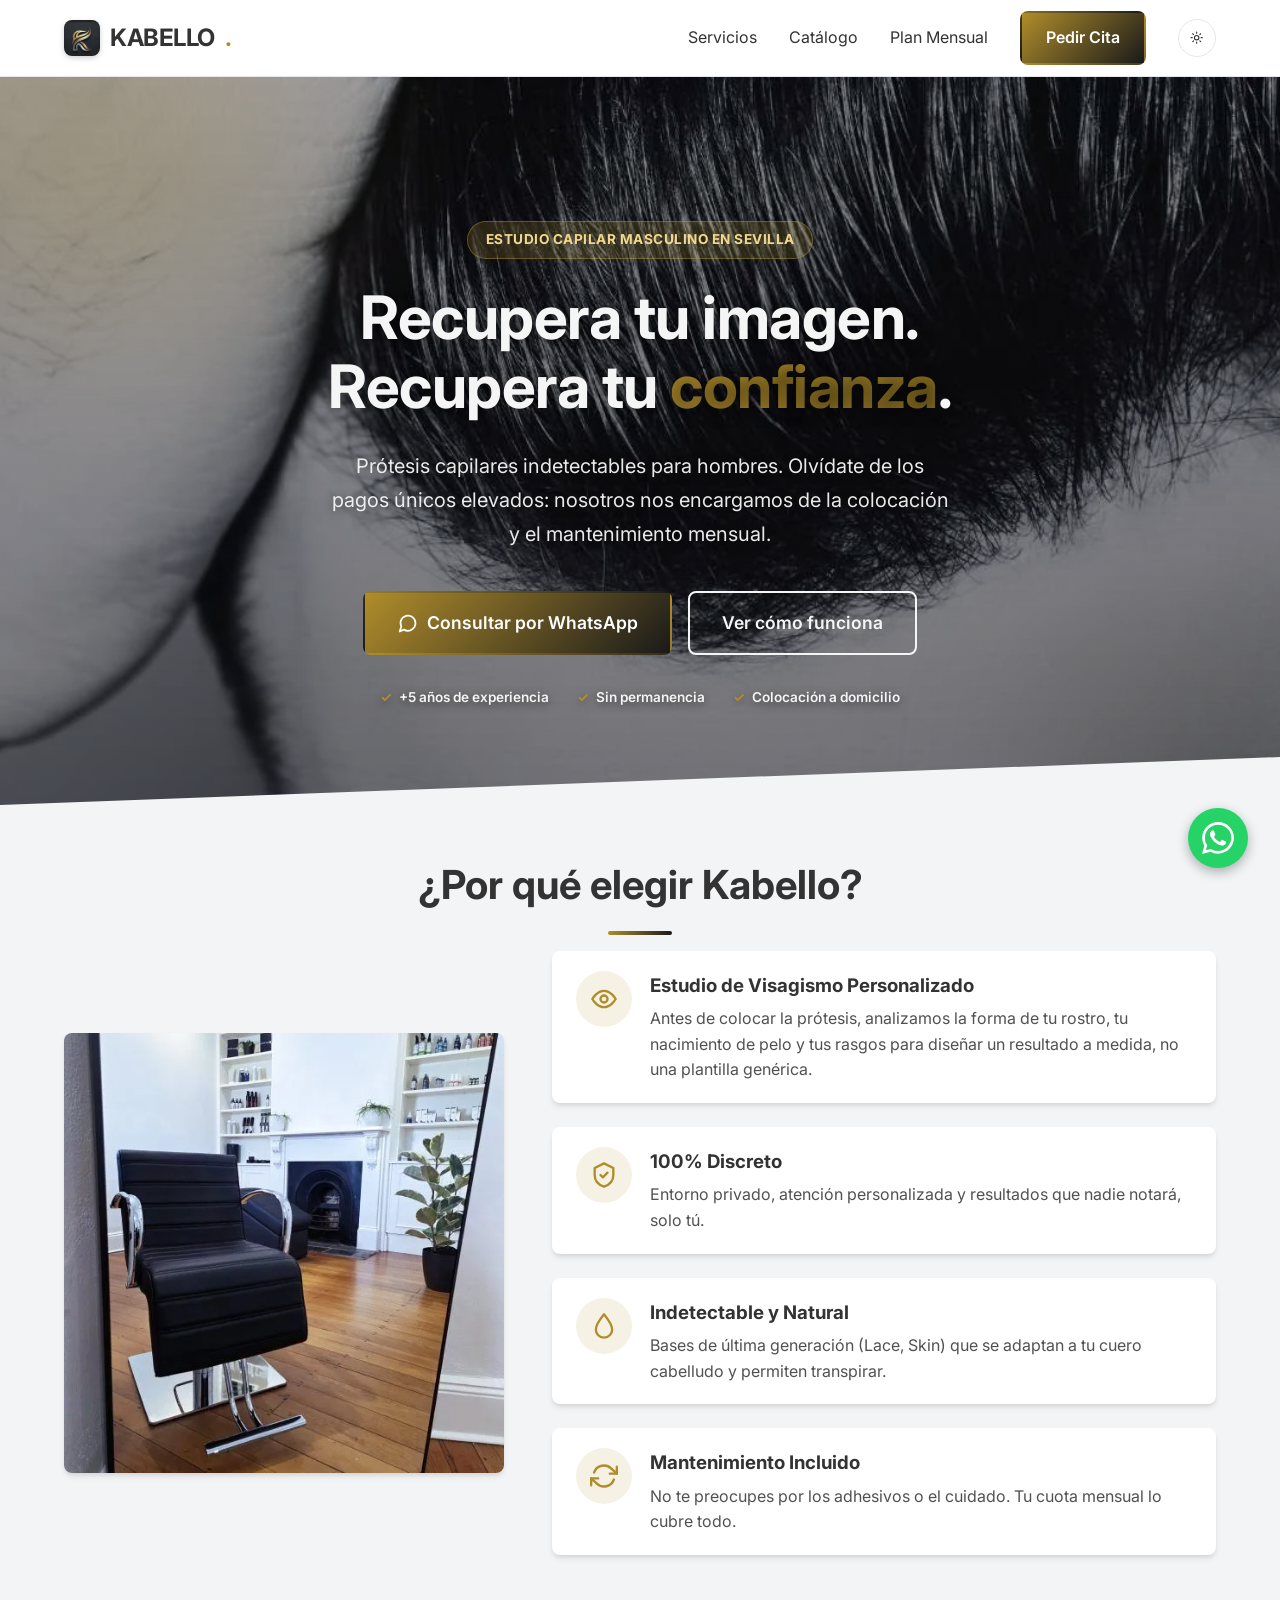
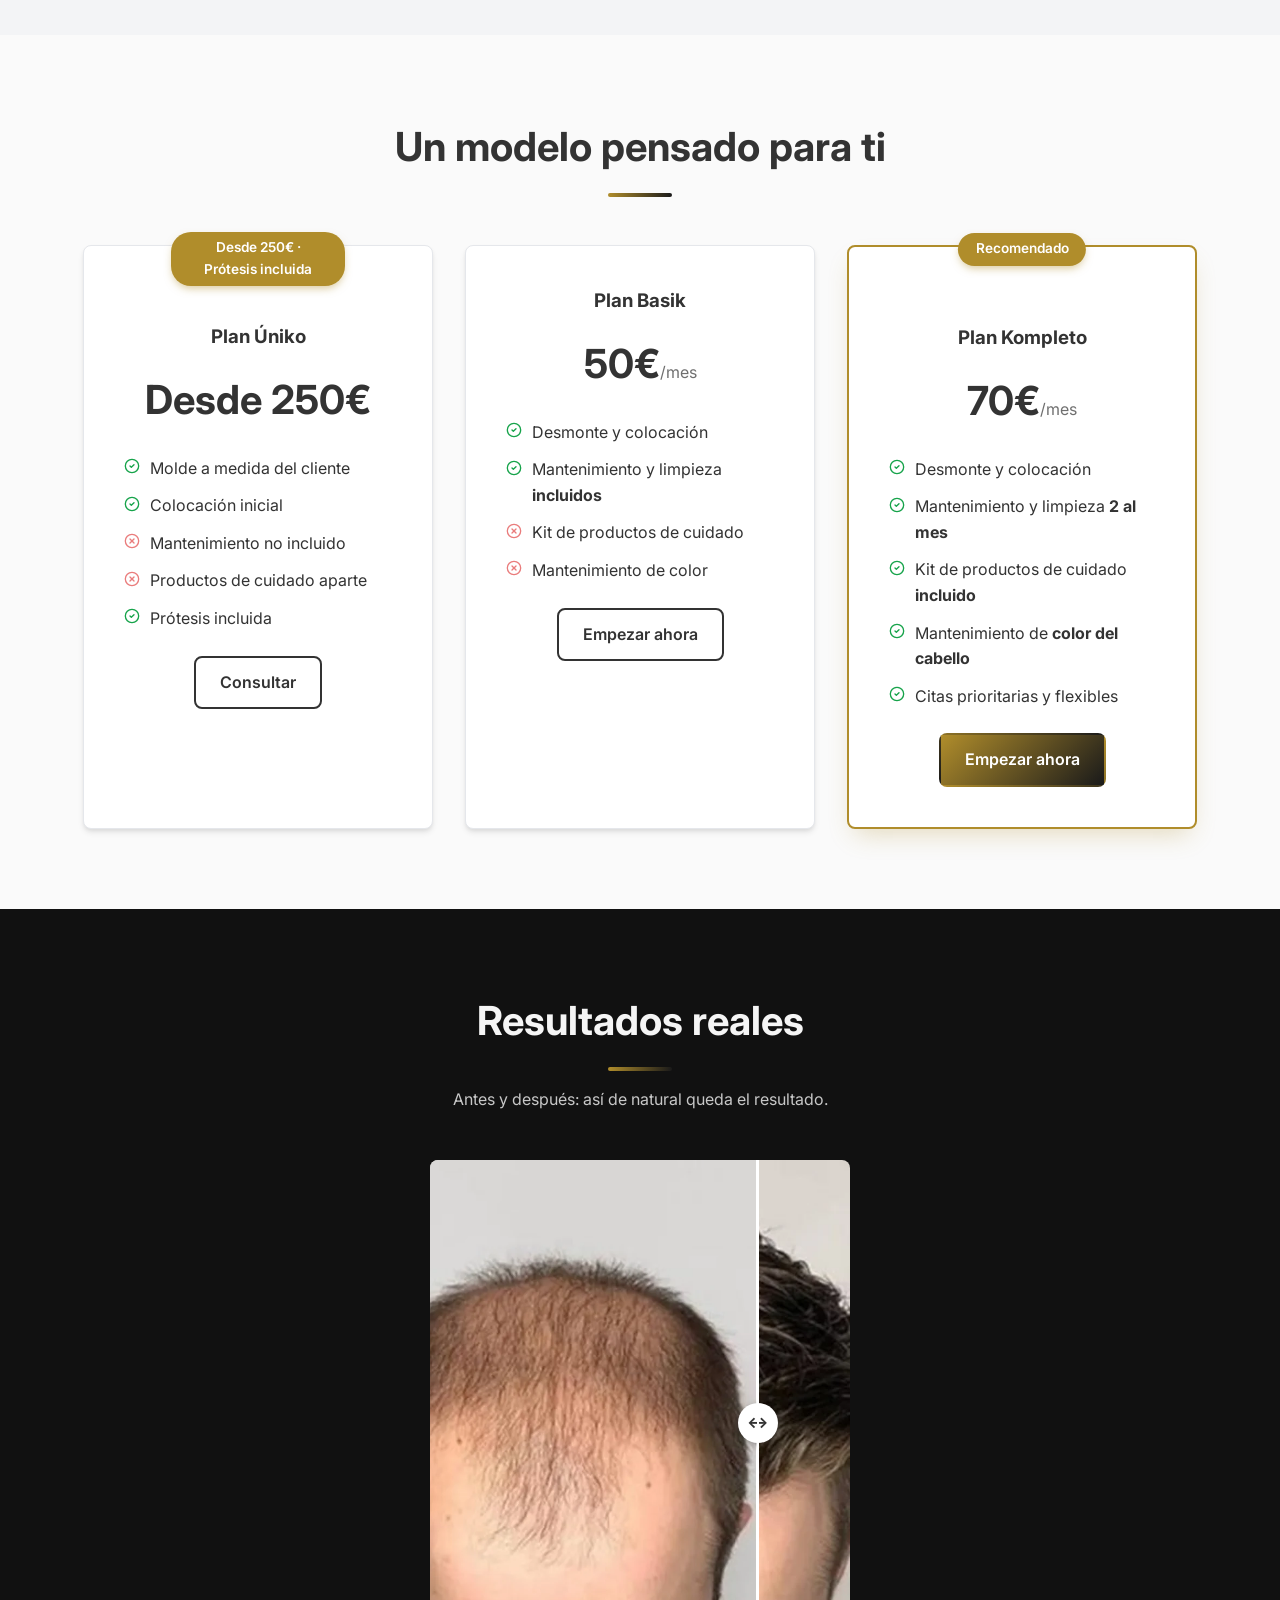
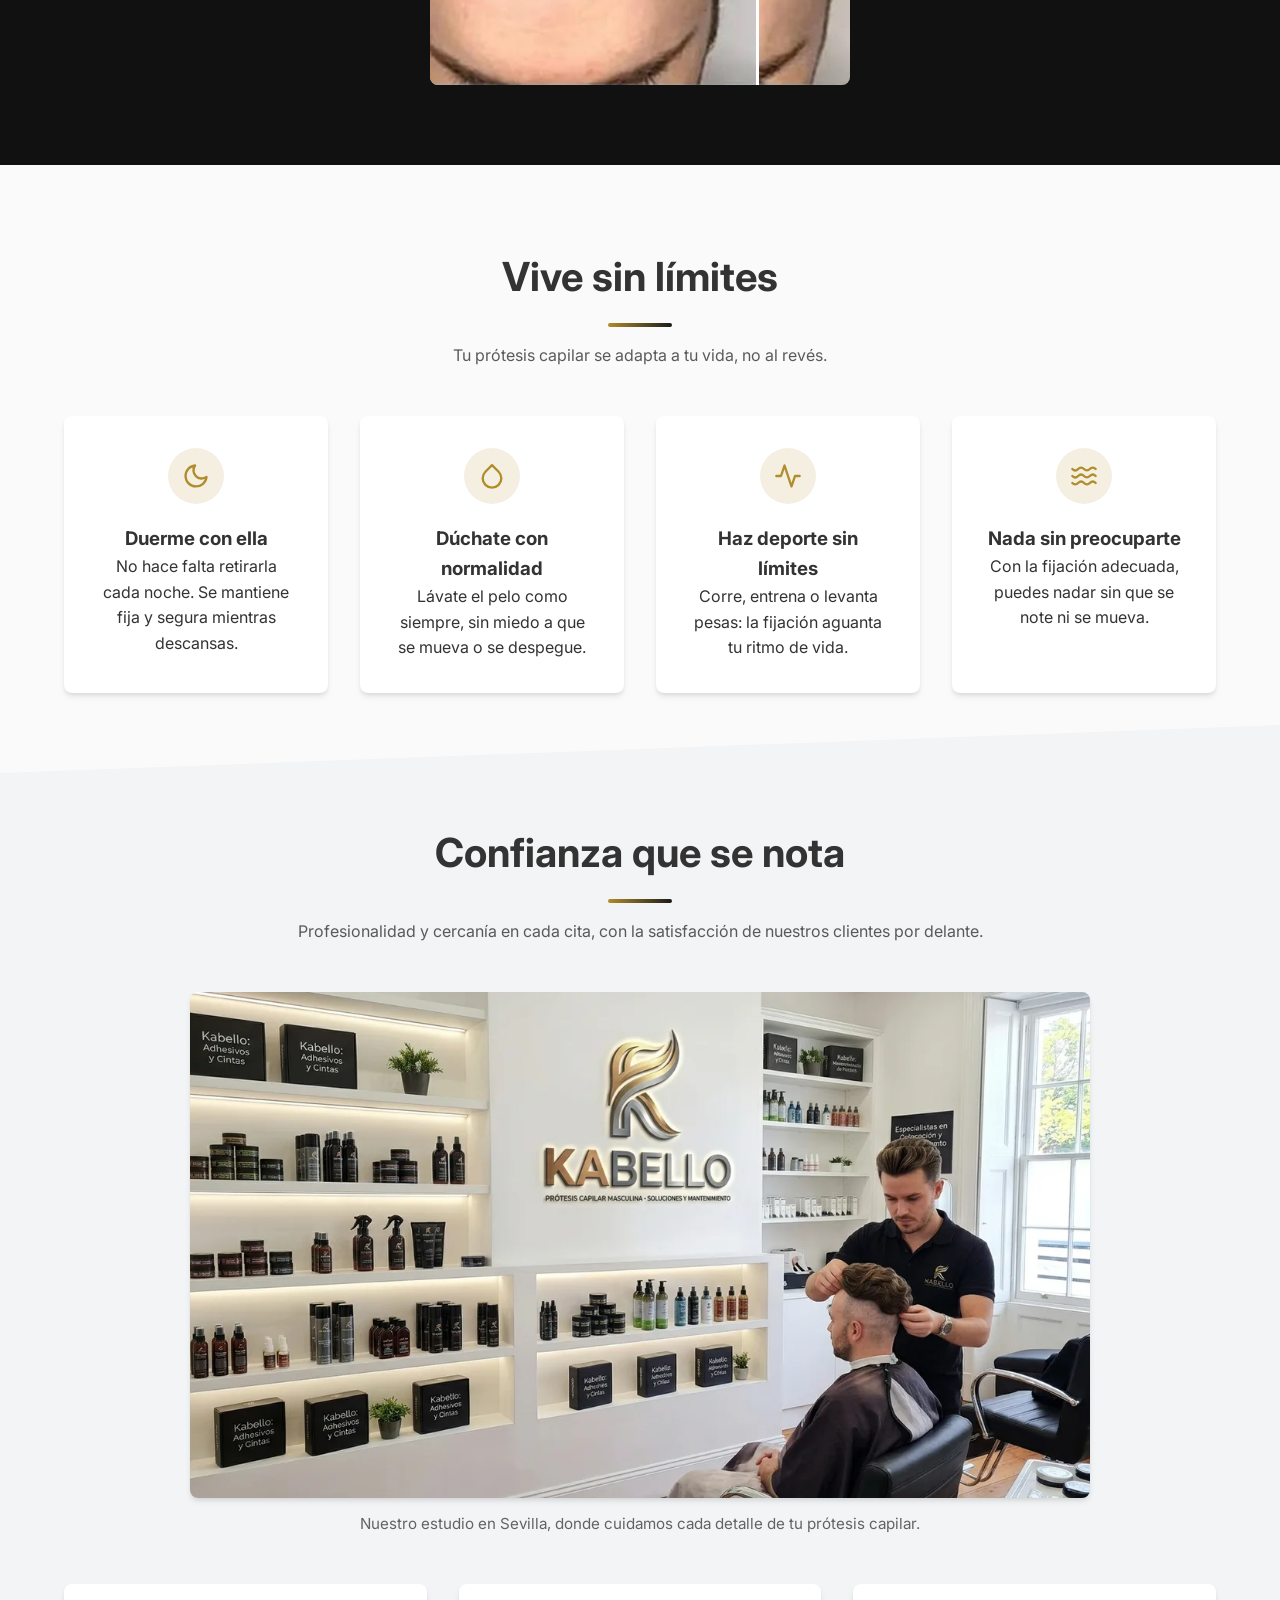
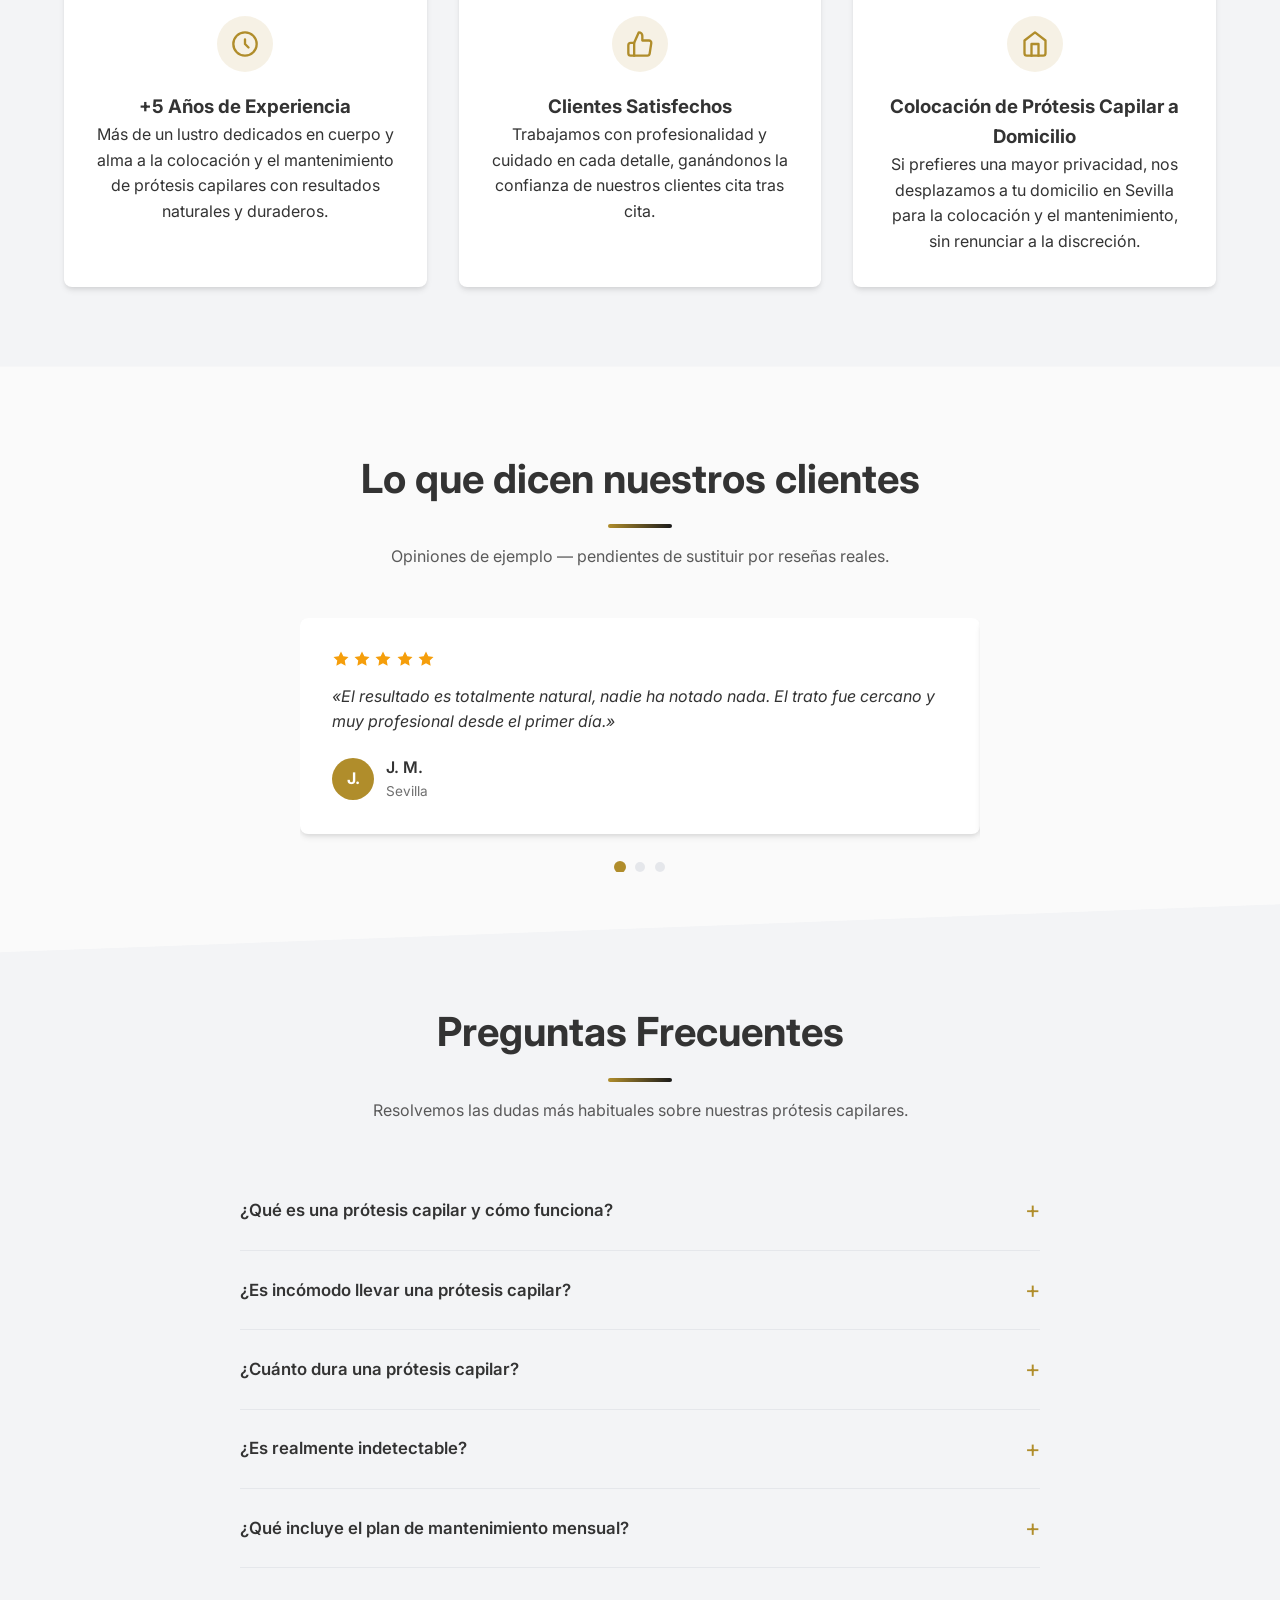
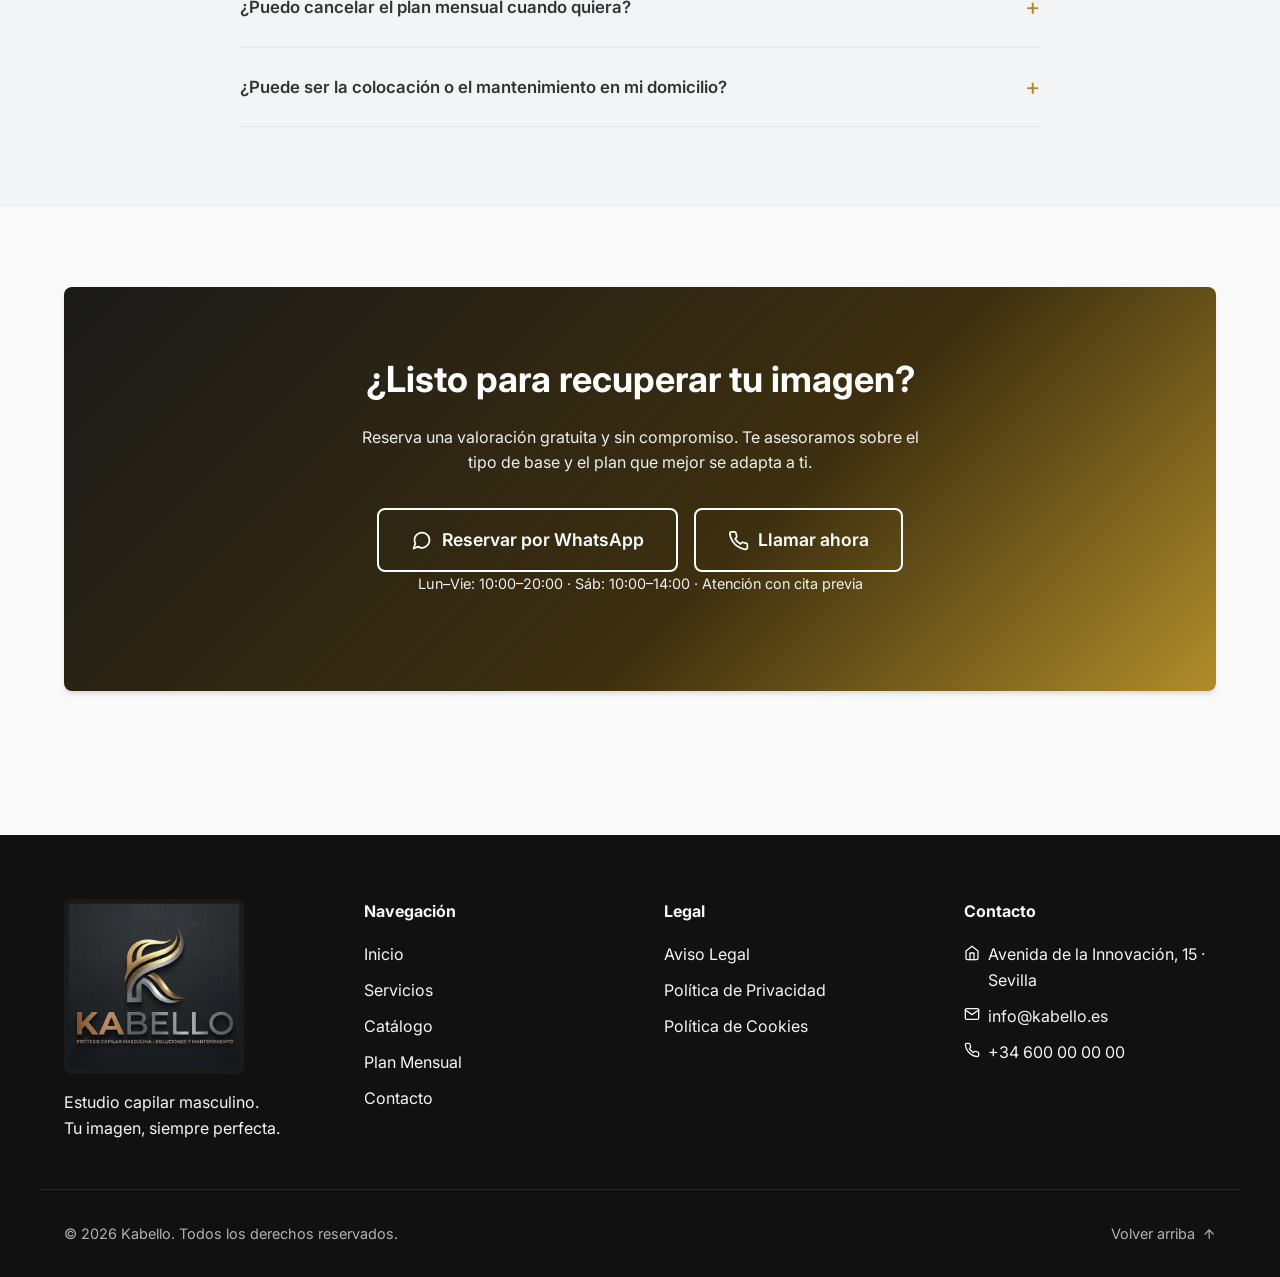
==== commit bdc84e01: "Update phone number links and WhatsApp contact" ====
--- a/kabello-web/index.html
+++ b/kabello-web/index.html
@@ -442,7 +442,7 @@
                             <svg class="icon" viewBox="0 0 24 24" fill="none" stroke="currentColor" stroke-width="2" stroke-linecap="round" stroke-linejoin="round" aria-hidden="true"><path d="M21 11.5a8.38 8.38 0 0 1-4.5 7.5 8.5 8.5 0 0 1-8.6-.1L3 21l1.9-5.7a8.38 8.38 0 0 1-.9-3.8 8.5 8.5 0 0 1 4.7-7.6 8.38 8.38 0 0 1 3.8-.9h.5a8.48 8.48 0 0 1 8 8v.5z"/></svg>
                             Reservar por WhatsApp
                         </a>
-                        <a href="tel:+34614837983" class="btn btn--outline btn--large">
+                        <a href="tel:+34600000000" class="btn btn--outline btn--large">
                             <svg class="icon" viewBox="0 0 24 24" fill="none" stroke="currentColor" stroke-width="2" stroke-linecap="round" stroke-linejoin="round" aria-hidden="true"><path d="M22 16.92v3a2 2 0 0 1-2.18 2 19.79 19.79 0 0 1-8.63-3.07 19.5 19.5 0 0 1-6-6 19.79 19.79 0 0 1-3.07-8.67A2 2 0 0 1 4.11 2h3a2 2 0 0 1 2 1.72c.13.96.36 1.9.7 2.81a2 2 0 0 1-.45 2.11L8.09 9.91a16 16 0 0 0 6 6l1.27-1.27a2 2 0 0 1 2.11-.45c.91.34 1.85.57 2.81.7A2 2 0 0 1 22 16.92z"/></svg>
                             Llamar ahora
                         </a>
@@ -482,7 +482,7 @@
                 <h4>Contacto</h4>
                 <p><svg class="icon" viewBox="0 0 24 24" fill="none" stroke="currentColor" stroke-width="2" stroke-linecap="round" stroke-linejoin="round" aria-hidden="true"><path d="M3 9l9-7 9 7v11a2 2 0 0 1-2 2H5a2 2 0 0 1-2-2z"/><polyline points="9 22 9 12 15 12 15 22"/></svg> Avenida de la Innovación, 15 · Sevilla</p>
                 <p><svg class="icon" viewBox="0 0 24 24" fill="none" stroke="currentColor" stroke-width="2" stroke-linecap="round" stroke-linejoin="round" aria-hidden="true"><path d="M4 4h16c1.1 0 2 .9 2 2v12c0 1.1-.9 2-2 2H4c-1.1 0-2-.9-2-2V6c0-1.1.9-2 2-2z"/><polyline points="22 6 12 13 2 6"/></svg> <a href="mailto:info@kabello.es">info@kabello.es</a></p>
-                <p><svg class="icon" viewBox="0 0 24 24" fill="none" stroke="currentColor" stroke-width="2" stroke-linecap="round" stroke-linejoin="round" aria-hidden="true"><path d="M22 16.92v3a2 2 0 0 1-2.18 2 19.79 19.79 0 0 1-8.63-3.07 19.5 19.5 0 0 1-6-6 19.79 19.79 0 0 1-3.07-8.67A2 2 0 0 1 4.11 2h3a2 2 0 0 1 2 1.72c.13.96.36 1.9.7 2.81a2 2 0 0 1-.45 2.11L8.09 9.91a16 16 0 0 0 6 6l1.27-1.27a2 2 0 0 1 2.11-.45c.91.34 1.85.57 2.81.7A2 2 0 0 1 22 16.92z"/></svg> <a href="https://wa.me/34614837983" target="_blank" rel="noopener">+34 614 83 79 83</a></p>
+                <p><svg class="icon" viewBox="0 0 24 24" fill="none" stroke="currentColor" stroke-width="2" stroke-linecap="round" stroke-linejoin="round" aria-hidden="true"><path d="M22 16.92v3a2 2 0 0 1-2.18 2 19.79 19.79 0 0 1-8.63-3.07 19.5 19.5 0 0 1-6-6 19.79 19.79 0 0 1-3.07-8.67A2 2 0 0 1 4.11 2h3a2 2 0 0 1 2 1.72c.13.96.36 1.9.7 2.81a2 2 0 0 1-.45 2.11L8.09 9.91a16 16 0 0 0 6 6l1.27-1.27a2 2 0 0 1 2.11-.45c.91.34 1.85.57 2.81.7A2 2 0 0 1 22 16.92z"/></svg> <a href="https://wa.me/34614837983" target="_blank" rel="noopener">+34 600 00 00 00</a></p>
             </div>
         </div>
         <div class="container footer__bottom">
@@ -491,7 +491,7 @@
         </div>
     </footer>
 
-    <a href="https://wa.me/34614837983?text=Hola%20Kabello" class="whatsapp-float" target="_blank" rel="noopener" aria-label="Contactar por WhatsApp">
+    <a href="https://wa.me/34600000000?text=Hola%20Kabello" class="whatsapp-float" target="_blank" rel="noopener" aria-label="Contactar por WhatsApp">
         <svg viewBox="0 0 24 24" width="32" height="32" fill="currentColor"><path d="M17.472 14.382c-.297-.149-1.758-.867-2.03-.967-.273-.099-.471-.148-.67.15-.197.297-.767.966-.94 1.164-.173.199-.347.223-.644.075-.297-.15-1.255-.463-2.39-1.475-.883-.788-1.48-1.761-1.653-2.059-.173-.297-.018-.458.13-.606.134-.133.298-.347.446-.52.149-.174.198-.298.298-.497.099-.198.05-.371-.025-.52-.075-.149-.669-1.612-.916-2.207-.242-.579-.487-.5-.669-.51-.173-.008-.371-.01-.57-.01-.198 0-.52.074-.792.372-.272.297-1.04 1.016-1.04 2.479 0 1.462 1.065 2.875 1.213 3.074.149.198 2.096 3.2 5.077 4.487.709.306 1.262.489 1.694.625.712.227 1.36.195 1.871.118.571-.085 1.758-.719 2.006-1.413.248-.694.248-1.289.173-1.413-.074-.124-.272-.198-.57-.347m-5.421 7.403h-.004a9.87 9.87 0 01-5.031-1.378l-.361-.214-3.741.982.998-3.648-.235-.374a9.86 9.86 0 01-1.51-5.26c.001-5.45 4.436-9.884 9.888-9.884 2.64 0 5.122 1.03 6.988 2.898a9.825 9.825 0 012.893 6.994c-.003 5.45-4.437 9.884-9.885 9.884m8.413-18.297A11.815 11.815 0 0012.05 0C5.495 0 .16 5.335.157 11.892c0 2.096.547 4.142 1.588 5.945L.057 24l6.305-1.654a11.882 11.882 0 005.683 1.448h.005c6.554 0 11.89-5.335 11.893-11.893a11.821 11.821 0 00-3.48-8.413Z"/></svg>
     </a>
 
